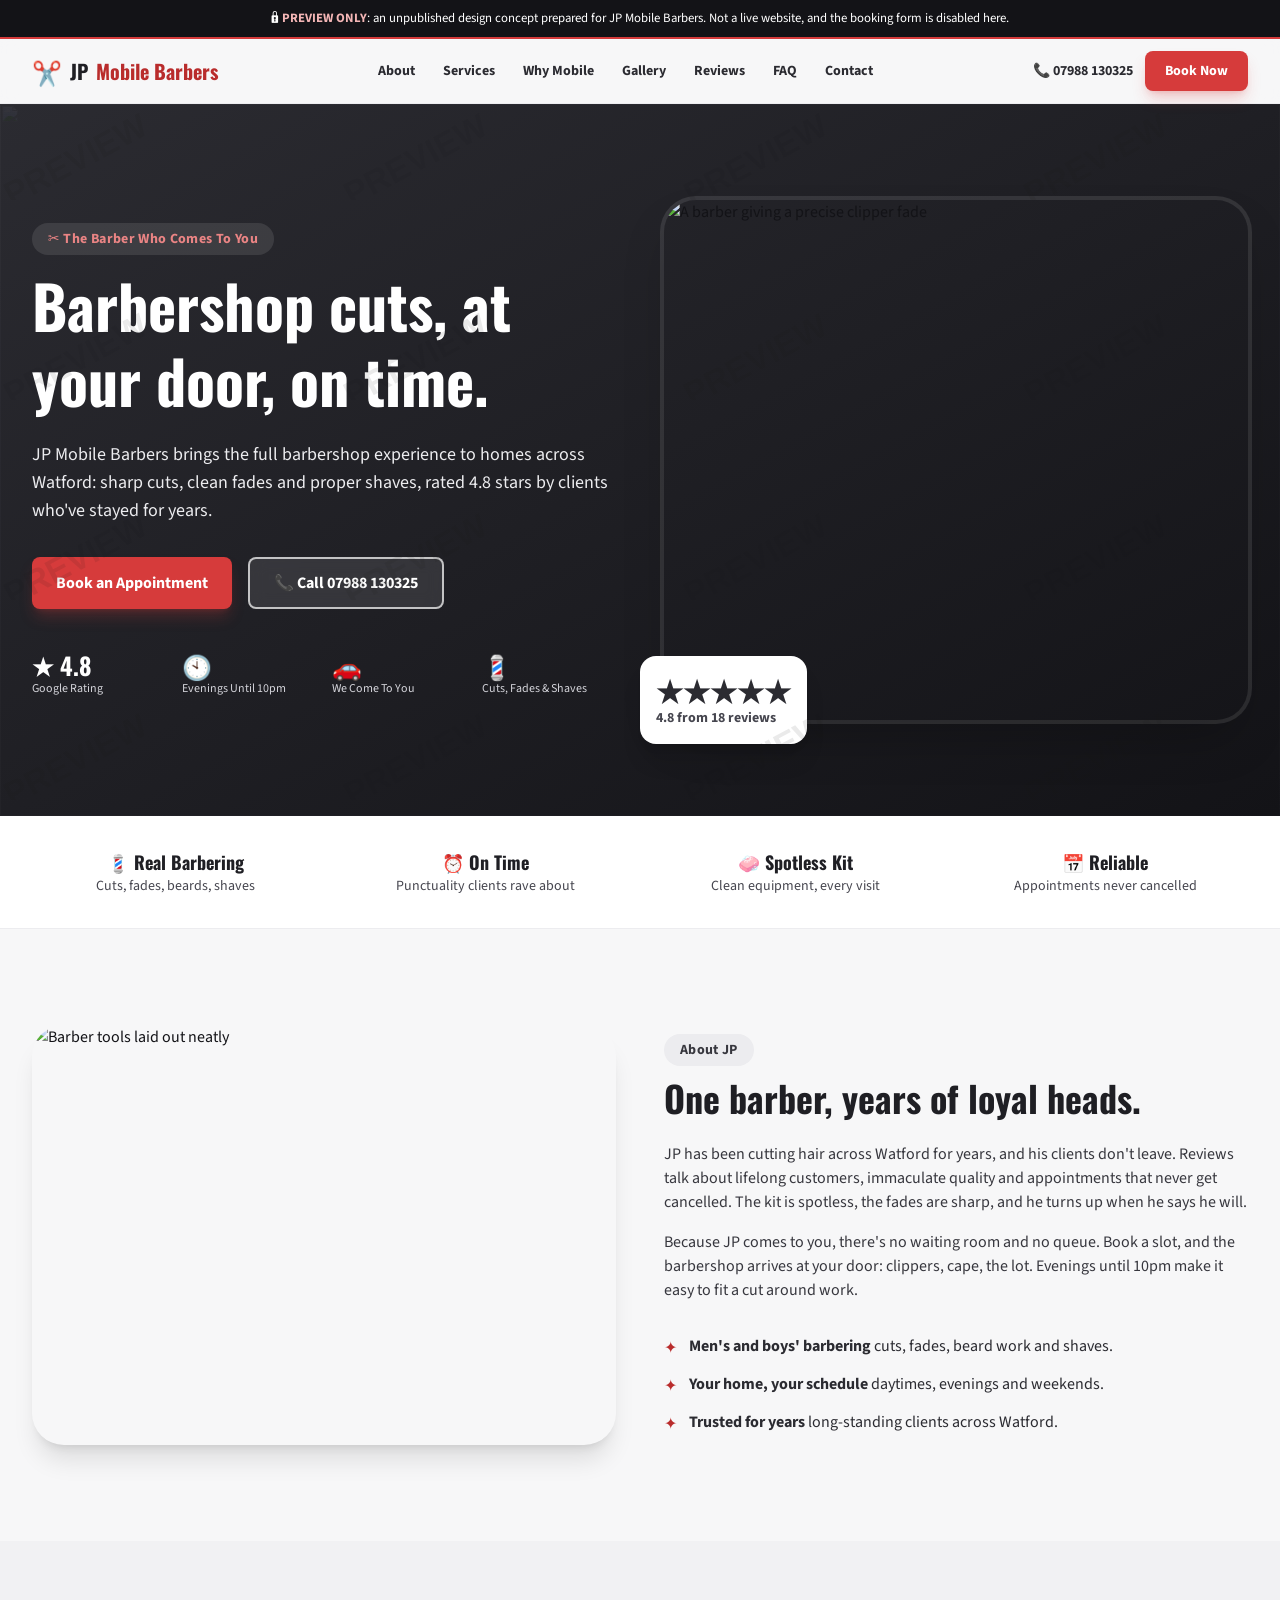
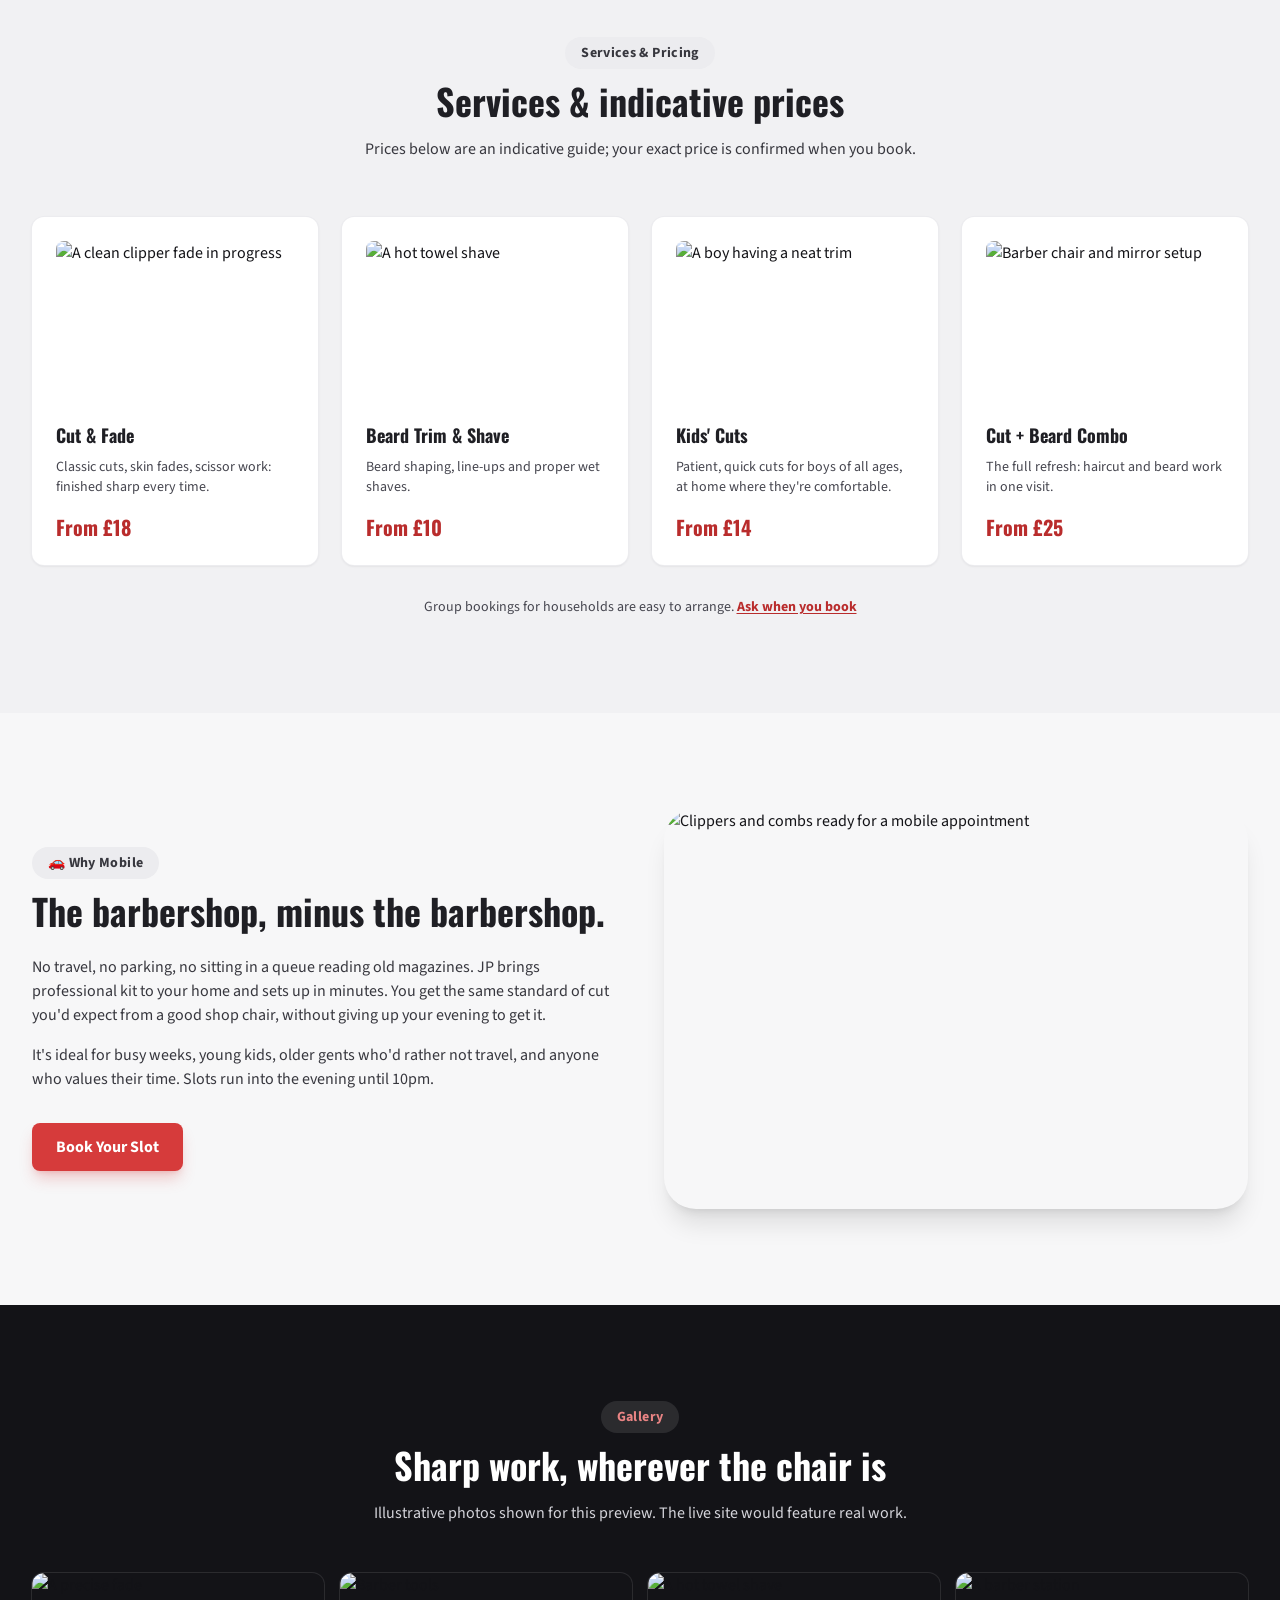
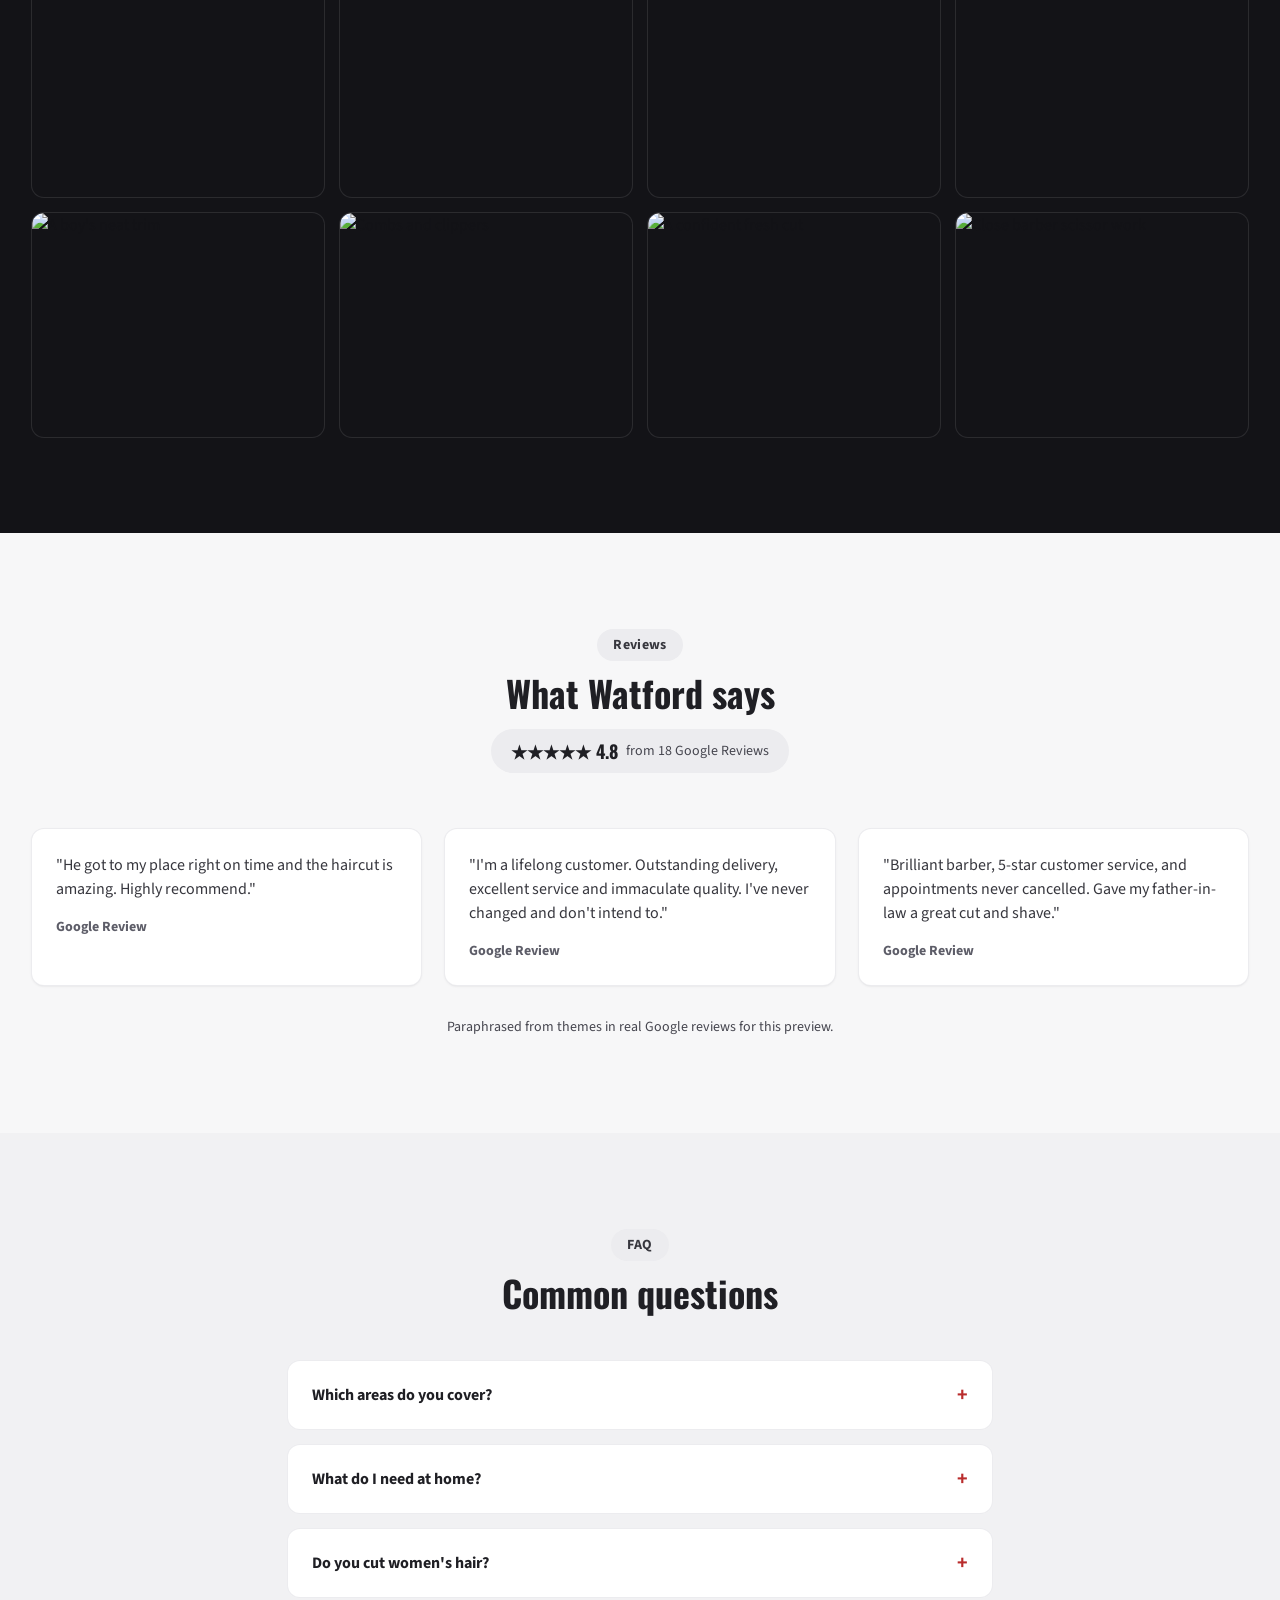
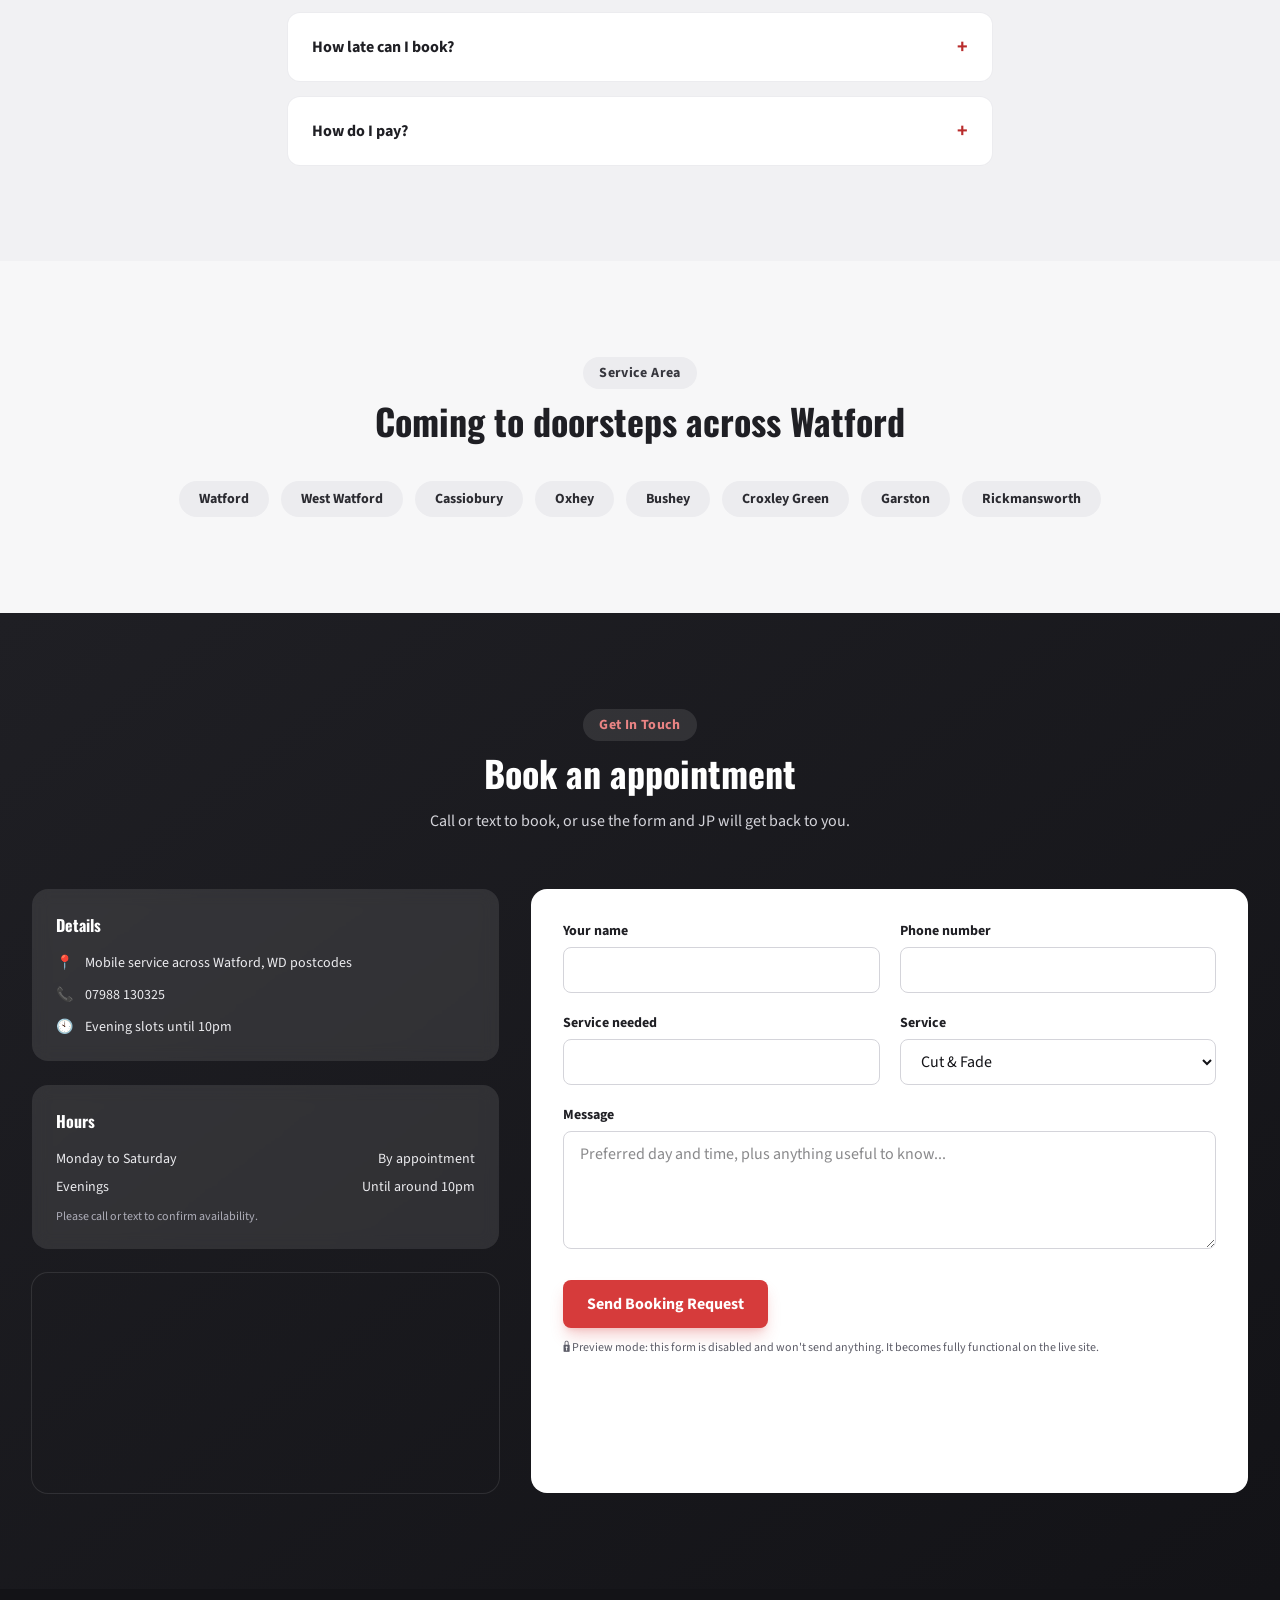
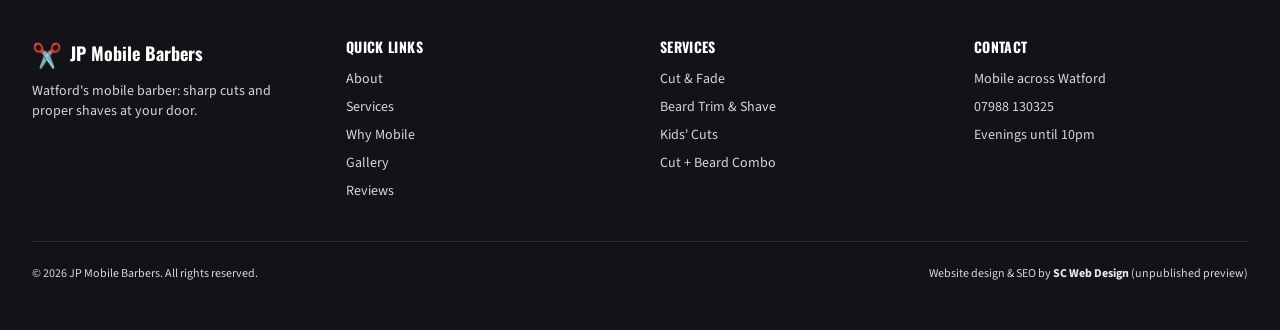
==== preview.html @ aae4d321 "jp-mobile-barbers-watford-site spec site: production and preview" ====
<!DOCTYPE html>
<html lang="en-GB">
<head>
<meta charset="UTF-8">
<meta name="viewport" content="width=device-width, initial-scale=1.0, viewport-fit=cover">
<meta name="theme-color" content="#f7f7f8">
<title>PREVIEW: JP Mobile Barbers Website Concept</title>
<meta name="description" content="JP Mobile Barbers brings professional cuts, fades and shaves to your door across Watford. Punctual, professional and 4.8 stars on Google. Call 07988 130325.">
<link rel="canonical" href="https://www.jpmobilebarbers.co.uk/">

<meta property="og:type" content="business.business">
<meta property="og:title" content="JP Mobile Barbers | Barber That Comes To You | Watford">
<meta property="og:description" content="JP Mobile Barbers brings professional cuts, fades and shaves to your door across Watford. Punctual, professional and 4.8 stars on Google. Call 07988 130325.">
<meta property="og:image" content="https://images.unsplash.com/photo-1503951914875-452162b0f3f1?fm=jpg&q=80&w=1200&auto=format&fit=crop">
<meta property="og:url" content="https://www.jpmobilebarbers.co.uk/">
<meta property="og:locale" content="en_GB">
<meta property="og:site_name" content="JP Mobile Barbers">
<meta name="twitter:card" content="summary_large_image">

<meta name="robots" content="noindex, nofollow">
<meta name="geo.placename" content="Watford">

<link rel="icon" href="data:image/svg+xml,%3Csvg xmlns='http://www.w3.org/2000/svg' viewBox='0 0 100 100'%3E%3Ctext y='.9em' font-size='90'%3E&#x2702;&#xFE0F;%3C/text%3E%3C/svg%3E">

<link rel="preconnect" href="https://fonts.googleapis.com">
<link rel="preconnect" href="https://fonts.gstatic.com" crossorigin>
<link href="https://fonts.googleapis.com/css2?family=Oswald:wght@500;600;700&family=Source+Sans+3:wght@400;600;700&display=swap" rel="stylesheet">

<link rel="stylesheet" href="css/style.css">

<script type="application/ld+json">
{
  "@context": "https://schema.org",
  "@type": "LocalBusiness",
  "name": "JP Mobile Barbers",
  "description": "Mobile barber serving Watford and surrounding areas. Cuts, fades, beard trims and shaves at your door.",
  "image": "https://images.unsplash.com/photo-1503951914875-452162b0f3f1?fm=jpg&q=80&w=1200&auto=format&fit=crop",
  "@id": "https://www.jpmobilebarbers.co.uk/",
  "url": "https://www.jpmobilebarbers.co.uk/",
  "telephone": "+447988130325",
  "priceRange": "££",
  "address": {
    "@type": "PostalAddress",
    "streetAddress": "Watford",
    "addressLocality": "Watford",
    "addressRegion": "Hertfordshire",
    "postalCode": "WD18",
    "addressCountry": "GB"
  },
  "aggregateRating": {
    "@type": "AggregateRating",
    "ratingValue": "4.8",
    "reviewCount": "18"
  }
}
</script>
<style>
  .preview-banner {
    background: #131317; color: #fff; font-family: "Source Sans 3", sans-serif;
    font-size: 0.8rem; text-align: center; padding: 0.55rem 1rem;
    border-bottom: 2px solid #d63b3b;
  }
  .preview-banner strong { color: #f4b6b6; }
  .watermark-overlay {
    position: fixed; inset: 0; z-index: 45; pointer-events: none;
    background-image: url("data:image/svg+xml,%3Csvg%20xmlns='http://www.w3.org/2000/svg'%20width='340'%20height='200'%3E%3Ctext%20x='-20'%20y='120'%20transform='rotate(-28%20170%20100)'%20font-family='Arial,sans-serif'%20font-size='34'%20font-weight='700'%20fill='rgba(19,19,23,0.09)'%3EPREVIEW%3C/text%3E%3C/svg%3E");
    background-repeat: repeat;
  }
</style>
</head>
<body class="bg-brand-50 text-brand-950 antialiased">

<div class="preview-banner">
  🔒 <strong>PREVIEW ONLY</strong>: an unpublished design concept prepared for JP Mobile Barbers. Not a live website, and the booking form is disabled here.
</div>
<div class="watermark-overlay" aria-hidden="true"></div>

<a href="#main" class="sr-only focus:not-sr-only focus:absolute focus:z-50 focus:m-3 focus:rounded-lg focus:bg-white focus:px-4 focus:py-2 focus:text-brand-700 focus:shadow-lg">Skip to content</a>

<header id="site-header" class="sticky top-0 z-40 border-b border-brand-100/80 bg-brand-50/90 backdrop-blur transition-shadow">
  <div class="mx-auto flex max-w-7xl items-center justify-between px-4 py-3 sm:px-6 lg:px-8">
    <a href="#main" class="flex items-center gap-2 font-display text-lg font-bold text-brand-900 sm:text-xl">
      <span aria-hidden="true" class="text-2xl">✂️</span>
      JP <span class="text-accent-600">Mobile Barbers</span>
    </a>

    <nav aria-label="Primary" class="hidden items-center gap-7 lg:flex">
      <a href="#about" class="text-sm font-bold text-brand-800 hover:text-accent-600">About</a>
      <a href="#services" class="text-sm font-bold text-brand-800 hover:text-accent-600">Services</a>
      <a href="#mobile" class="text-sm font-bold text-brand-800 hover:text-accent-600">Why Mobile</a>
      <a href="#gallery" class="text-sm font-bold text-brand-800 hover:text-accent-600">Gallery</a>
      <a href="#reviews" class="text-sm font-bold text-brand-800 hover:text-accent-600">Reviews</a>
      <a href="#faq" class="text-sm font-bold text-brand-800 hover:text-accent-600">FAQ</a>
      <a href="#contact" class="text-sm font-bold text-brand-800 hover:text-accent-600">Contact</a>
    </nav>

    <div class="hidden items-center gap-3 lg:flex">
      <a href="tel:07988130325" class="text-sm font-bold text-brand-800">📞 07988 130325</a>
      <a href="#contact" class="btn-primary !px-5 !py-2.5 text-sm">Book Now</a>
    </div>

    <button id="menu-toggle" type="button" aria-controls="mobile-menu" aria-expanded="false" class="inline-flex items-center justify-center rounded-lg p-2 text-brand-900 lg:hidden" aria-label="Toggle navigation menu">
      <svg id="icon-open" xmlns="http://www.w3.org/2000/svg" class="h-7 w-7" fill="none" viewBox="0 0 24 24" stroke="currentColor" stroke-width="2"><path stroke-linecap="round" stroke-linejoin="round" d="M4 6h16M4 12h16M4 18h16" /></svg>
      <svg id="icon-close" xmlns="http://www.w3.org/2000/svg" class="hidden h-7 w-7" fill="none" viewBox="0 0 24 24" stroke="currentColor" stroke-width="2"><path stroke-linecap="round" stroke-linejoin="round" d="M6 18L18 6M6 6l12 12" /></svg>
    </button>
  </div>

  <div id="mobile-menu" class="hidden border-t border-brand-100 bg-brand-50 lg:hidden">
    <nav aria-label="Mobile" class="flex flex-col gap-1 px-4 py-3">
      <a href="#about" class="rounded-lg px-3 py-2.5 text-brand-900 hover:bg-brand-100">About</a>
      <a href="#services" class="rounded-lg px-3 py-2.5 text-brand-900 hover:bg-brand-100">Services</a>
      <a href="#mobile" class="rounded-lg px-3 py-2.5 text-brand-900 hover:bg-brand-100">Why Mobile</a>
      <a href="#gallery" class="rounded-lg px-3 py-2.5 text-brand-900 hover:bg-brand-100">Gallery</a>
      <a href="#reviews" class="rounded-lg px-3 py-2.5 text-brand-900 hover:bg-brand-100">Reviews</a>
      <a href="#faq" class="rounded-lg px-3 py-2.5 text-brand-900 hover:bg-brand-100">FAQ</a>
      <a href="#contact" class="rounded-lg px-3 py-2.5 text-brand-900 hover:bg-brand-100">Contact</a>
      <a href="tel:07988130325" class="mt-2 rounded-lg px-3 py-2.5 font-bold text-brand-800">📞 07988 130325</a>
      <a href="#contact" class="btn-primary mt-1 w-full">Book Now</a>
    </nav>
  </div>
</header>

<main id="main">

  <section class="relative overflow-hidden bg-gradient-to-br from-brand-800 via-brand-900 to-brand-950">
    <div class="absolute inset-0 opacity-20 mix-blend-overlay">
      <img src="https://images.unsplash.com/photo-1503951914875-452162b0f3f1?fm=jpg&q=80&w=1200&auto=format&fit=crop" alt="" class="h-full w-full object-cover" loading="eager">
    </div>
    <div class="relative mx-auto grid max-w-7xl gap-12 px-4 py-12 sm:px-6 sm:py-16 lg:grid-cols-2 lg:items-center lg:px-8 lg:py-24">
      <div>
        <p class="section-eyebrow !bg-white/10 !text-accent-300">✂️ The Barber Who Comes To You</p>
        <h1 class="font-display text-4xl font-bold leading-tight text-white sm:text-5xl lg:text-6xl">
          Barbershop cuts, at your door, on time.
        </h1>
        <p class="mt-6 max-w-xl text-lg text-brand-100">
          JP Mobile Barbers brings the full barbershop experience to homes across Watford: sharp cuts, clean fades and proper shaves, rated 4.8 stars by clients who've stayed for years.
        </p>
        <div class="mt-8 flex flex-col gap-3 sm:flex-row sm:flex-wrap sm:gap-4">
          <a href="#contact" class="btn-primary">Book an Appointment</a>
          <a href="tel:07988130325" class="btn-secondary">📞 Call 07988 130325</a>
        </div>
        <div class="mt-8 overflow-hidden rounded-2xl shadow-2xl ring-2 ring-white/10 lg:hidden">
          <img src="https://images.unsplash.com/photo-1503951914875-452162b0f3f1?fm=jpg&q=80&w=1200&auto=format&fit=crop" alt="A barber giving a precise clipper fade" class="h-52 w-full object-cover sm:h-64">
        </div>
        <dl class="mt-10 grid grid-cols-2 gap-4 sm:grid-cols-4">
          <div>
            <dd class="font-display text-2xl font-bold text-white">★ 4.8</dd>
            <dd class="text-xs text-brand-200">Google Rating</dd>
          </div>
          <div>
            <dd class="font-display text-2xl font-bold text-white">🕙</dd>
            <dd class="text-xs text-brand-200">Evenings Until 10pm</dd>
          </div>
          <div>
            <dd class="font-display text-2xl font-bold text-white">🚗</dd>
            <dd class="text-xs text-brand-200">We Come To You</dd>
          </div>
          <div>
            <dd class="font-display text-2xl font-bold text-white">💈</dd>
            <dd class="text-xs text-brand-200">Cuts, Fades & Shaves</dd>
          </div>
        </dl>
      </div>
      <div class="relative hidden lg:block">
        <div class="overflow-hidden rounded-[2rem] shadow-2xl ring-4 ring-white/10">
          <img src="https://images.unsplash.com/photo-1503951914875-452162b0f3f1?fm=jpg&q=80&w=1200&auto=format&fit=crop" alt="A barber giving a precise clipper fade" class="h-[520px] w-full object-cover">
        </div>
        <div class="absolute -bottom-6 -left-6 rounded-2xl bg-white p-4 shadow-xl">
          <p class="font-display text-3xl font-bold text-brand-800">★★★★★</p>
          <p class="text-sm font-bold text-brand-600">4.8 from 18 reviews</p>
        </div>
      </div>
    </div>
  </section>

  <section class="border-b border-brand-100 bg-white">
    <div class="mx-auto grid max-w-7xl grid-cols-2 gap-6 px-4 py-8 text-center sm:px-6 md:grid-cols-4 lg:px-8">
      <div>
        <p class="font-display text-lg font-bold text-brand-900">💈 Real Barbering</p>
        <p class="text-sm text-brand-600">Cuts, fades, beards, shaves</p>
      </div>
      <div>
        <p class="font-display text-lg font-bold text-brand-900">⏰ On Time</p>
        <p class="text-sm text-brand-600">Punctuality clients rave about</p>
      </div>
      <div>
        <p class="font-display text-lg font-bold text-brand-900">🧼 Spotless Kit</p>
        <p class="text-sm text-brand-600">Clean equipment, every visit</p>
      </div>
      <div>
        <p class="font-display text-lg font-bold text-brand-900">📅 Reliable</p>
        <p class="text-sm text-brand-600">Appointments never cancelled</p>
      </div>
    </div>
  </section>

  <section id="about" class="py-16 sm:py-24">
    <div class="mx-auto grid max-w-7xl gap-12 px-4 sm:px-6 lg:grid-cols-2 lg:items-center lg:px-8">
      <div class="order-2 overflow-hidden rounded-[2rem] shadow-xl lg:order-1">
        <img src="https://images.unsplash.com/photo-1599351431202-1e0f0137899a?fm=jpg&q=80&w=1200&auto=format&fit=crop" alt="Barber tools laid out neatly" class="h-[420px] w-full object-cover" loading="lazy">
      </div>
      <div class="order-1 lg:order-2">
        <p class="section-eyebrow">About JP</p>
        <h2 class="font-display text-3xl font-bold text-brand-900 sm:text-4xl">One barber, years of loyal heads.</h2>
        <p class="mt-6 text-brand-700">JP has been cutting hair across Watford for years, and his clients don't leave. Reviews talk about lifelong customers, immaculate quality and appointments that never get cancelled. The kit is spotless, the fades are sharp, and he turns up when he says he will.</p>
        <p class="mt-4 text-brand-700">Because JP comes to you, there's no waiting room and no queue. Book a slot, and the barbershop arrives at your door: clippers, cape, the lot. Evenings until 10pm make it easy to fit a cut around work.</p>
        <ul class="mt-8 space-y-3">
          <li class="flex items-start gap-3">
            <span class="mt-0.5 text-accent-600">✦</span>
            <span class="text-brand-800"><strong>Men's and boys' barbering</strong> cuts, fades, beard work and shaves.</span>
          </li>
          <li class="flex items-start gap-3">
            <span class="mt-0.5 text-accent-600">✦</span>
            <span class="text-brand-800"><strong>Your home, your schedule</strong> daytimes, evenings and weekends.</span>
          </li>
          <li class="flex items-start gap-3">
            <span class="mt-0.5 text-accent-600">✦</span>
            <span class="text-brand-800"><strong>Trusted for years</strong> long-standing clients across Watford.</span>
          </li>
        </ul>
      </div>
    </div>
  </section>

  <section id="services" class="bg-brand-100/50 py-16 sm:py-24">
    <div class="mx-auto max-w-7xl px-4 sm:px-6 lg:px-8">
      <div class="mx-auto max-w-2xl text-center">
        <p class="section-eyebrow">Services &amp; Pricing</p>
        <h2 class="font-display text-3xl font-bold text-brand-900 sm:text-4xl">Services &amp; indicative prices</h2>
        <p class="mt-4 text-brand-700">Prices below are an indicative guide; your exact price is confirmed when you book.</p>
      </div>
      <div class="mt-14 grid gap-6 sm:grid-cols-2 lg:grid-cols-4">
        <article class="card flex flex-col">
          <img src="https://images.unsplash.com/photo-1503951914875-452162b0f3f1?fm=jpg&q=80&w=600&auto=format&fit=crop" alt="A clean clipper fade in progress" class="mb-5 h-40 w-full rounded-lg object-cover" loading="lazy">
          <h3 class="font-display text-lg font-bold text-brand-900">Cut & Fade</h3>
          <p class="mt-2 flex-1 text-sm text-brand-600">Classic cuts, skin fades, scissor work: finished sharp every time.</p>
          <p class="mt-4 font-display text-xl font-bold text-accent-600">From £18</p>
        </article>
        <article class="card flex flex-col">
          <img src="https://images.unsplash.com/photo-1621605815971-fbc98d665033?fm=jpg&q=80&w=600&auto=format&fit=crop" alt="A hot towel shave" class="mb-5 h-40 w-full rounded-lg object-cover" loading="lazy">
          <h3 class="font-display text-lg font-bold text-brand-900">Beard Trim & Shave</h3>
          <p class="mt-2 flex-1 text-sm text-brand-600">Beard shaping, line-ups and proper wet shaves.</p>
          <p class="mt-4 font-display text-xl font-bold text-accent-600">From £10</p>
        </article>
        <article class="card flex flex-col">
          <img src="https://images.unsplash.com/photo-1622286342621-4bd786c2447c?fm=jpg&q=80&w=600&auto=format&fit=crop" alt="A boy having a neat trim" class="mb-5 h-40 w-full rounded-lg object-cover" loading="lazy">
          <h3 class="font-display text-lg font-bold text-brand-900">Kids' Cuts</h3>
          <p class="mt-2 flex-1 text-sm text-brand-600">Patient, quick cuts for boys of all ages, at home where they're comfortable.</p>
          <p class="mt-4 font-display text-xl font-bold text-accent-600">From £14</p>
        </article>
        <article class="card flex flex-col">
          <img src="https://images.unsplash.com/photo-1585747860715-2ba37e788b70?fm=jpg&q=80&w=600&auto=format&fit=crop" alt="Barber chair and mirror setup" class="mb-5 h-40 w-full rounded-lg object-cover" loading="lazy">
          <h3 class="font-display text-lg font-bold text-brand-900">Cut + Beard Combo</h3>
          <p class="mt-2 flex-1 text-sm text-brand-600">The full refresh: haircut and beard work in one visit.</p>
          <p class="mt-4 font-display text-xl font-bold text-accent-600">From £25</p>
        </article>
      </div>
      <p class="mt-8 text-center text-sm text-brand-600">Group bookings for households are easy to arrange. <a href="#contact" class="font-bold text-accent-600 underline underline-offset-2">Ask when you book</a></p>
    </div>
  </section>

  <section id="mobile" class="py-16 sm:py-24">
    <div class="mx-auto grid max-w-7xl gap-12 px-4 sm:px-6 lg:grid-cols-2 lg:items-center lg:px-8">
      <div>
        <p class="section-eyebrow">🚗 Why Mobile</p>
        <h2 class="font-display text-3xl font-bold text-brand-900 sm:text-4xl">The barbershop, minus the barbershop.</h2>
        <p class="mt-6 text-brand-700">No travel, no parking, no sitting in a queue reading old magazines. JP brings professional kit to your home and sets up in minutes. You get the same standard of cut you'd expect from a good shop chair, without giving up your evening to get it.</p>
        <p class="mt-4 text-brand-700">It's ideal for busy weeks, young kids, older gents who'd rather not travel, and anyone who values their time. Slots run into the evening until 10pm.</p>
        <a href="#contact" class="btn-primary mt-8">Book Your Slot</a>
      </div>
      <div class="overflow-hidden rounded-[2rem] shadow-xl">
        <img src="https://images.unsplash.com/photo-1512690459411-b9245aed614b?fm=jpg&q=80&w=1200&auto=format&fit=crop" alt="Clippers and combs ready for a mobile appointment" class="h-[400px] w-full object-cover" loading="lazy">
      </div>
    </div>
  </section>

  <section id="gallery" class="bg-brand-950 py-16 sm:py-24">
    <div class="mx-auto max-w-7xl px-4 sm:px-6 lg:px-8">
      <div class="mx-auto max-w-2xl text-center">
        <p class="section-eyebrow !bg-white/10 !text-accent-300">Gallery</p>
        <h2 class="font-display text-3xl font-bold text-white sm:text-4xl">Sharp work, wherever the chair is</h2>
        <p class="mt-4 text-brand-200">Illustrative photos shown for this preview. The live site would feature real work.</p>
      </div>
      <div class="mt-12 grid grid-cols-2 gap-4 sm:grid-cols-3 lg:grid-cols-4">
        <img src="https://images.unsplash.com/photo-1503951914875-452162b0f3f1?fm=jpg&q=75&w=500&auto=format&fit=crop" alt="A precise fade" class="h-48 w-full rounded-xl object-cover ring-1 ring-white/10 transition hover:scale-[1.02] hover:opacity-90 sm:h-56" loading="lazy">
        <img src="https://images.unsplash.com/photo-1599351431202-1e0f0137899a?fm=jpg&q=75&w=500&auto=format&fit=crop" alt="Barber tools" class="h-48 w-full rounded-xl object-cover ring-1 ring-white/10 transition hover:scale-[1.02] hover:opacity-90 sm:h-56" loading="lazy">
        <img src="https://images.unsplash.com/photo-1621605815971-fbc98d665033?fm=jpg&q=75&w=500&auto=format&fit=crop" alt="A hot towel shave" class="h-48 w-full rounded-xl object-cover ring-1 ring-white/10 transition hover:scale-[1.02] hover:opacity-90 sm:h-56" loading="lazy">
        <img src="https://images.unsplash.com/photo-1585747860715-2ba37e788b70?fm=jpg&q=75&w=500&auto=format&fit=crop" alt="A barber station" class="h-48 w-full rounded-xl object-cover ring-1 ring-white/10 transition hover:scale-[1.02] hover:opacity-90 sm:h-56" loading="lazy">
        <img src="https://images.unsplash.com/photo-1622286342621-4bd786c2447c?fm=jpg&q=75&w=500&auto=format&fit=crop" alt="A boy's neat trim" class="h-48 w-full rounded-xl object-cover ring-1 ring-white/10 transition hover:scale-[1.02] hover:opacity-90 sm:h-56" loading="lazy">
        <img src="https://images.unsplash.com/photo-1512690459411-b9245aed614b?fm=jpg&q=75&w=500&auto=format&fit=crop" alt="Combs and clippers" class="h-48 w-full rounded-xl object-cover ring-1 ring-white/10 transition hover:scale-[1.02] hover:opacity-90 sm:h-56" loading="lazy">
        <img src="https://images.unsplash.com/photo-1517832606299-7ae9b720a186?fm=jpg&q=75&w=500&auto=format&fit=crop" alt="A confident fresh cut" class="h-48 w-full rounded-xl object-cover ring-1 ring-white/10 transition hover:scale-[1.02] hover:opacity-90 sm:h-56" loading="lazy">
        <img src="https://images.unsplash.com/photo-1519500099198-fd81846b8f03?fm=jpg&q=75&w=500&auto=format&fit=crop" alt="Close barber scissor work" class="h-48 w-full rounded-xl object-cover ring-1 ring-white/10 transition hover:scale-[1.02] hover:opacity-90 sm:h-56" loading="lazy">
      </div>
    </div>
  </section>

  <section id="reviews" class="py-16 sm:py-24">
    <div class="mx-auto max-w-7xl px-4 sm:px-6 lg:px-8">
      <div class="mx-auto max-w-2xl text-center">
        <p class="section-eyebrow">Reviews</p>
        <h2 class="font-display text-3xl font-bold text-brand-900 sm:text-4xl">What Watford says</h2>
        <div class="mt-4 inline-flex items-center gap-2 rounded-full bg-brand-100 px-5 py-2">
          <span class="font-display text-lg font-bold text-brand-900">★★★★★ 4.8</span>
          <span class="text-sm text-brand-600">from 18 Google Reviews</span>
        </div>
      </div>
      <div class="mt-14 grid gap-6 lg:grid-cols-3">
        <blockquote class="card">
          <p class="text-brand-700">"He got to my place right on time and the haircut is amazing. Highly recommend."</p>
          <footer class="mt-4 text-sm font-bold text-brand-500">Google Review</footer>
        </blockquote>
        <blockquote class="card">
          <p class="text-brand-700">"I'm a lifelong customer. Outstanding delivery, excellent service and immaculate quality. I've never changed and don't intend to."</p>
          <footer class="mt-4 text-sm font-bold text-brand-500">Google Review</footer>
        </blockquote>
        <blockquote class="card">
          <p class="text-brand-700">"Brilliant barber, 5-star customer service, and appointments never cancelled. Gave my father-in-law a great cut and shave."</p>
          <footer class="mt-4 text-sm font-bold text-brand-500">Google Review</footer>
        </blockquote>
      </div>
      <p class="mt-8 text-center text-sm text-brand-600">Paraphrased from themes in real Google reviews for this preview.</p>
    </div>
  </section>

  <section id="faq" class="bg-brand-100/50 py-16 sm:py-24">
    <div class="mx-auto max-w-3xl px-4 sm:px-6 lg:px-8">
      <div class="text-center">
        <p class="section-eyebrow">FAQ</p>
        <h2 class="font-display text-3xl font-bold text-brand-900 sm:text-4xl">Common questions</h2>
      </div>
      <div class="mt-12 space-y-4" id="faq-list">
        <div class="faq-item overflow-hidden rounded-xl bg-white ring-1 ring-brand-100">
          <button type="button" class="faq-trigger flex w-full items-center justify-between gap-4 px-6 py-5 text-left font-bold text-brand-900" aria-expanded="false">
            Which areas do you cover?
            <span class="faq-icon shrink-0 text-xl text-accent-600">+</span>
          </button>
          <div class="faq-panel hidden px-6 pb-5 text-brand-600">JP is based in West Watford and covers Watford and the surrounding areas. If you're nearby but not sure, just ask when you book.</div>
        </div>
        <div class="faq-item overflow-hidden rounded-xl bg-white ring-1 ring-brand-100">
          <button type="button" class="faq-trigger flex w-full items-center justify-between gap-4 px-6 py-5 text-left font-bold text-brand-900" aria-expanded="false">
            What do I need at home?
            <span class="faq-icon shrink-0 text-xl text-accent-600">+</span>
          </button>
          <div class="faq-panel hidden px-6 pb-5 text-brand-600">Just a chair near a plug socket. JP brings everything else: clippers, scissors, cape and cleanup.</div>
        </div>
        <div class="faq-item overflow-hidden rounded-xl bg-white ring-1 ring-brand-100">
          <button type="button" class="faq-trigger flex w-full items-center justify-between gap-4 px-6 py-5 text-left font-bold text-brand-900" aria-expanded="false">
            Do you cut women's hair?
            <span class="faq-icon shrink-0 text-xl text-accent-600">+</span>
          </button>
          <div class="faq-panel hidden px-6 pb-5 text-brand-600">JP specialises in men's and boys' barbering: cuts, fades, beards and shaves. That focus is how the quality stays consistently sharp.</div>
        </div>
        <div class="faq-item overflow-hidden rounded-xl bg-white ring-1 ring-brand-100">
          <button type="button" class="faq-trigger flex w-full items-center justify-between gap-4 px-6 py-5 text-left font-bold text-brand-900" aria-expanded="false">
            How late can I book?
            <span class="faq-icon shrink-0 text-xl text-accent-600">+</span>
          </button>
          <div class="faq-panel hidden px-6 pb-5 text-brand-600">Appointments run into the evening, with the last slots around 10pm on most days.</div>
        </div>
        <div class="faq-item overflow-hidden rounded-xl bg-white ring-1 ring-brand-100">
          <button type="button" class="faq-trigger flex w-full items-center justify-between gap-4 px-6 py-5 text-left font-bold text-brand-900" aria-expanded="false">
            How do I pay?
            <span class="faq-icon shrink-0 text-xl text-accent-600">+</span>
          </button>
          <div class="faq-panel hidden px-6 pb-5 text-brand-600">Cash or bank transfer on the day, whichever is easier.</div>
        </div>
      </div>
    </div>
  </section>

  <section class="py-16 sm:py-24">
    <div class="mx-auto max-w-7xl px-4 sm:px-6 lg:px-8">
      <div class="mx-auto max-w-2xl text-center">
        <p class="section-eyebrow">Service Area</p>
        <h2 class="font-display text-3xl font-bold text-brand-900 sm:text-4xl">Coming to doorsteps across Watford</h2>
      </div>
      <div class="mt-10 flex flex-wrap justify-center gap-3">
        <span class="rounded-full bg-brand-100 px-5 py-2 text-sm font-bold text-brand-800">Watford</span>
        <span class="rounded-full bg-brand-100 px-5 py-2 text-sm font-bold text-brand-800">West Watford</span>
        <span class="rounded-full bg-brand-100 px-5 py-2 text-sm font-bold text-brand-800">Cassiobury</span>
        <span class="rounded-full bg-brand-100 px-5 py-2 text-sm font-bold text-brand-800">Oxhey</span>
        <span class="rounded-full bg-brand-100 px-5 py-2 text-sm font-bold text-brand-800">Bushey</span>
        <span class="rounded-full bg-brand-100 px-5 py-2 text-sm font-bold text-brand-800">Croxley Green</span>
        <span class="rounded-full bg-brand-100 px-5 py-2 text-sm font-bold text-brand-800">Garston</span>
        <span class="rounded-full bg-brand-100 px-5 py-2 text-sm font-bold text-brand-800">Rickmansworth</span>
      </div>
    </div>
  </section>

  <section id="contact" class="bg-gradient-to-br from-brand-900 to-brand-950 py-16 sm:py-24">
    <div class="mx-auto max-w-7xl px-4 sm:px-6 lg:px-8">
      <div class="mx-auto max-w-2xl text-center">
        <p class="section-eyebrow !bg-white/10 !text-accent-300">Get In Touch</p>
        <h2 class="font-display text-3xl font-bold text-white sm:text-4xl">Book an appointment</h2>
        <p class="mt-4 text-brand-200">Call or text to book, or use the form and JP will get back to you.</p>
      </div>

      <div class="mt-14 grid gap-8 lg:grid-cols-5">
        <div class="lg:col-span-2 space-y-6">
          <div class="rounded-2xl bg-white/10 p-6 backdrop-blur">
            <h3 class="font-display font-bold text-white">Details</h3>
            <ul class="mt-4 space-y-3 text-sm text-brand-100">
              <li class="flex gap-3"><span aria-hidden="true">📍</span><span>Mobile service across Watford, WD postcodes</span></li>
              <li class="flex gap-3"><span aria-hidden="true">📞</span><span>07988 130325</span></li>
              <li class="flex gap-3"><span aria-hidden="true">🕙</span><span>Evening slots until 10pm</span></li>
            </ul>
          </div>
          <div class="rounded-2xl bg-white/10 p-6 backdrop-blur">
            <h3 class="font-display font-bold text-white">Hours</h3>
            <dl class="mt-4 space-y-2 text-sm text-brand-100">
              <div class="flex justify-between"><dt>Monday to Saturday</dt><dd>By appointment</dd></div>
              <div class="flex justify-between"><dt>Evenings</dt><dd>Until around 10pm</dd></div>
            </dl>
            <p class="mt-3 text-xs text-brand-300">Please call or text to confirm availability.</p>
          </div>
          <div class="overflow-hidden rounded-2xl ring-1 ring-white/10">
            <iframe
              title="Map of JP Mobile Barbers' Watford service area"
              src="https://www.google.com/maps?q=Watford,+WD18&output=embed"
              width="100%" height="220" style="border:0" loading="lazy" referrerpolicy="no-referrer-when-downgrade"></iframe>
          </div>
        </div>

        <form id="preview-form" class="lg:col-span-3 rounded-2xl bg-white p-6 sm:p-8">
          <div class="grid gap-5 sm:grid-cols-2">
            <div>
              <label for="name" class="block text-sm font-bold text-brand-900">Your name</label>
              <input type="text" id="name" name="name" required class="mt-1.5 w-full rounded-lg border border-brand-200 px-4 py-2.5 text-brand-950 focus:border-brand-500 focus:outline-none focus:ring-2 focus:ring-brand-200">
            </div>
            <div>
              <label for="phone" class="block text-sm font-bold text-brand-900">Phone number</label>
              <input type="tel" id="phone" name="phone" required class="mt-1.5 w-full rounded-lg border border-brand-200 px-4 py-2.5 text-brand-950 focus:border-brand-500 focus:outline-none focus:ring-2 focus:ring-brand-200">
            </div>
            <div>
              <label for="detail" class="block text-sm font-bold text-brand-900">Service needed</label>
              <input type="text" id="detail" name="detail" class="mt-1.5 w-full rounded-lg border border-brand-200 px-4 py-2.5 text-brand-950 focus:border-brand-500 focus:outline-none focus:ring-2 focus:ring-brand-200">
            </div>
            <div>
              <label for="service" class="block text-sm font-bold text-brand-900">Service</label>
              <select id="service" name="service" class="mt-1.5 w-full rounded-lg border border-brand-200 px-4 py-2.5 text-brand-950 focus:border-brand-500 focus:outline-none focus:ring-2 focus:ring-brand-200">
                <option>Cut & Fade</option>
                <option>Beard Trim & Shave</option>
                <option>Kids' Cut</option>
                <option>Cut + Beard Combo</option>
                <option>Group / household booking</option>
              </select>
            </div>
            <div class="sm:col-span-2">
              <label for="message" class="block text-sm font-bold text-brand-900">Message</label>
              <textarea id="message" name="message" rows="4" class="mt-1.5 w-full rounded-lg border border-brand-200 px-4 py-2.5 text-brand-950 focus:border-brand-500 focus:outline-none focus:ring-2 focus:ring-brand-200" placeholder="Preferred day and time, plus anything useful to know..."></textarea>
            </div>
          </div>
          <button type="submit" class="btn-primary mt-6 w-full sm:w-auto">Send Booking Request</button>
          <p id="preview-form-note" class="mt-3 text-xs text-brand-500">🔒 Preview mode: this form is disabled and won't send anything. It becomes fully functional on the live site.</p>
        </form>
      </div>
    </div>
  </section>

</main>

<footer class="bg-brand-950 pt-12 pb-28 text-brand-200 lg:pb-12">
  <div class="mx-auto max-w-7xl px-4 sm:px-6 lg:px-8">
    <div class="grid gap-10 sm:grid-cols-2 lg:grid-cols-4">
      <div>
        <a href="#main" class="flex items-center gap-2 font-display text-lg font-bold text-white">
          <span aria-hidden="true" class="text-2xl">✂️</span> JP Mobile Barbers
        </a>
        <p class="mt-3 text-sm">Watford's mobile barber: sharp cuts and proper shaves at your door.</p>
      </div>
      <div>
        <h3 class="font-display text-sm font-bold uppercase tracking-wide text-white">Quick Links</h3>
        <ul class="mt-3 space-y-2 text-sm">
          <li><a href="#about" class="hover:text-white">About</a></li>
          <li><a href="#services" class="hover:text-white">Services</a></li>
          <li><a href="#mobile" class="hover:text-white">Why Mobile</a></li>
          <li><a href="#gallery" class="hover:text-white">Gallery</a></li>
          <li><a href="#reviews" class="hover:text-white">Reviews</a></li>
        </ul>
      </div>
      <div>
        <h3 class="font-display text-sm font-bold uppercase tracking-wide text-white">Services</h3>
        <ul class="mt-3 space-y-2 text-sm">
          <li>Cut & Fade</li>
          <li>Beard Trim & Shave</li>
          <li>Kids' Cuts</li>
          <li>Cut + Beard Combo</li>
        </ul>
      </div>
      <div>
        <h3 class="font-display text-sm font-bold uppercase tracking-wide text-white">Contact</h3>
        <ul class="mt-3 space-y-2 text-sm">
          <li>Mobile across Watford</li>
          <li>07988 130325</li>
          <li>Evenings until 10pm</li>
        </ul>
      </div>
    </div>
    <div class="mt-10 flex flex-col items-center justify-between gap-4 border-t border-white/10 pt-6 text-xs sm:flex-row">
      <p>© <span id="year"></span> JP Mobile Barbers. All rights reserved.</p>
      <p>Website design &amp; SEO by <span class="font-bold text-brand-100">SC Web Design</span> (unpublished preview)</p>
    </div>
  </div>
</footer>

<div id="mobile-cta" class="fixed inset-x-0 bottom-0 z-50 translate-y-full transition-transform duration-300 lg:hidden">
  <div class="mx-3 mb-[calc(0.75rem+env(safe-area-inset-bottom))] flex gap-2 rounded-2xl border border-brand-100 bg-white/95 p-2 shadow-2xl shadow-brand-950/25 backdrop-blur">
    <a href="tel:07988130325" class="flex flex-1 items-center justify-center gap-2 rounded-xl border-2 border-brand-200 px-4 py-3 text-sm font-bold text-brand-900 transition active:scale-[0.98]">📞 Call</a>
    <a href="#contact" class="flex flex-1 items-center justify-center gap-2 rounded-xl bg-accent-500 px-4 py-3 text-sm font-bold text-white shadow-lg shadow-accent-500/30 transition active:scale-[0.98]">Book Now</a>
  </div>
</div>

<script src="js/main.js"></script>
<script>
  const previewForm = document.getElementById('preview-form');
  if (previewForm) {
    previewForm.addEventListener('submit', (e) => {
      e.preventDefault();
      const note = document.getElementById('preview-form-note');
      note.textContent = "🔒 This is a preview, so booking requests can't be sent yet. This form goes live when the site is published.";
      note.classList.add('font-bold');
    });
  }
</script>
</body>
</html>
---- css/style.css ----
/*! tailwindcss v4.3.3 | MIT License | https://tailwindcss.com */
@layer properties{@supports (((-webkit-hyphens:none)) and (not (margin-trim:inline))) or ((-moz-orient:inline) and (not (color:rgb(from red r g b)))){*,:before,:after,::backdrop{--tw-translate-x:0;--tw-translate-y:0;--tw-translate-z:0;--tw-space-y-reverse:0;--tw-border-style:solid;--tw-gradient-position:initial;--tw-gradient-from:#0000;--tw-gradient-via:#0000;--tw-gradient-to:#0000;--tw-gradient-stops:initial;--tw-gradient-via-stops:initial;--tw-gradient-from-position:0%;--tw-gradient-via-position:50%;--tw-gradient-to-position:100%;--tw-leading:initial;--tw-font-weight:initial;--tw-tracking:initial;--tw-shadow:0 0 #0000;--tw-shadow-color:initial;--tw-shadow-alpha:100%;--tw-inset-shadow:0 0 #0000;--tw-inset-shadow-color:initial;--tw-inset-shadow-alpha:100%;--tw-ring-color:initial;--tw-ring-shadow:0 0 #0000;--tw-inset-ring-color:initial;--tw-inset-ring-shadow:0 0 #0000;--tw-ring-inset:initial;--tw-ring-offset-width:0px;--tw-ring-offset-color:#fff;--tw-ring-offset-shadow:0 0 #0000;--tw-backdrop-blur:initial;--tw-backdrop-brightness:initial;--tw-backdrop-contrast:initial;--tw-backdrop-grayscale:initial;--tw-backdrop-hue-rotate:initial;--tw-backdrop-invert:initial;--tw-backdrop-opacity:initial;--tw-backdrop-saturate:initial;--tw-backdrop-sepia:initial;--tw-duration:initial;--tw-outline-style:solid}}}@layer theme{:root,:host{--font-sans:"Source Sans 3", ui-sans-serif, system-ui, sans-serif;--font-mono:ui-monospace, SFMono-Regular, Menlo, Monaco, Consolas, "Liberation Mono", "Courier New", monospace;--color-white:#fff;--spacing:.25rem;--container-xl:36rem;--container-2xl:42rem;--container-3xl:48rem;--container-7xl:80rem;--text-xs:.75rem;--text-xs--line-height:calc(1 / .75);--text-sm:.875rem;--text-sm--line-height:calc(1.25 / .875);--text-lg:1.125rem;--text-lg--line-height:calc(1.75 / 1.125);--text-xl:1.25rem;--text-xl--line-height:calc(1.75 / 1.25);--text-2xl:1.5rem;--text-2xl--line-height:calc(2 / 1.5);--text-3xl:1.875rem;--text-3xl--line-height:calc(2.25 / 1.875);--text-4xl:2.25rem;--text-4xl--line-height:calc(2.5 / 2.25);--text-5xl:3rem;--text-5xl--line-height:1;--text-6xl:3.75rem;--text-6xl--line-height:1;--font-weight-bold:700;--tracking-wide:.025em;--leading-tight:1.25;--radius-lg:.5rem;--radius-xl:.75rem;--radius-2xl:1rem;--default-transition-duration:.15s;--default-transition-timing-function:cubic-bezier(.4, 0, .2, 1);--default-font-family:var(--font-sans);--default-mono-font-family:var(--font-mono);--font-display:"Oswald", ui-sans-serif, sans-serif;--color-brand-50:#f7f7f8;--color-brand-100:#ececef;--color-brand-200:#d4d4da;--color-brand-300:#aeaeb9;--color-brand-500:#5d5d68;--color-brand-600:#46464f;--color-brand-700:#37373e;--color-brand-800:#2b2b31;--color-brand-900:#1f1f24;--color-brand-950:#131317;--color-accent-300:#ea8484;--color-accent-500:#d63b3b;--color-accent-600:#b92c2c}}@layer base{*,:after,:before,::backdrop{box-sizing:border-box;border:0 solid;margin:0;padding:0}::file-selector-button{box-sizing:border-box;border:0 solid;margin:0;padding:0}html,:host{-webkit-text-size-adjust:100%;tab-size:4;line-height:1.5;font-family:var(--default-font-family,-apple-system, BlinkMacSystemFont, "Segoe UI", Roboto, "Helvetica Neue", "Noto Sans", Arial, sans-serif, "Apple Color Emoji", "Segoe UI Emoji", "Segoe UI Symbol", "Noto Color Emoji");font-feature-settings:var(--default-font-feature-settings,normal);font-variation-settings:var(--default-font-variation-settings,normal);-webkit-tap-highlight-color:transparent}hr{height:0;color:inherit;border-top-width:1px}abbr:where([title]){-webkit-text-decoration:underline dotted;text-decoration:underline dotted}h1,h2,h3,h4,h5,h6{font-size:inherit;font-weight:inherit}a{color:inherit;-webkit-text-decoration:inherit;-webkit-text-decoration:inherit;-webkit-text-decoration:inherit;text-decoration:inherit}b,strong{font-weight:bolder}code,kbd,samp,pre{font-family:var(--default-mono-font-family,ui-monospace, SFMono-Regular, Menlo, Monaco, Consolas, "Liberation Mono", "Courier New", monospace);font-feature-settings:var(--default-mono-font-feature-settings,normal);font-variation-settings:var(--default-mono-font-variation-settings,normal);font-size:1em}small{font-size:80%}sub,sup{vertical-align:baseline;font-size:75%;line-height:0;position:relative}sub{bottom:-.25em}sup{top:-.5em}table{text-indent:0;border-color:inherit;border-collapse:collapse}:-moz-focusring:where(:not(iframe)){outline:auto}progress{vertical-align:baseline}summary{display:list-item}ol,ul,menu{list-style:none}img,svg,video,canvas,audio,iframe,embed,object{vertical-align:middle;display:block}img,video{max-width:100%;height:auto}button,input,select,optgroup,textarea{font:inherit;font-feature-settings:inherit;font-variation-settings:inherit;letter-spacing:inherit;color:inherit;opacity:1;background-color:#0000;border-radius:0}::file-selector-button{font:inherit;font-feature-settings:inherit;font-variation-settings:inherit;letter-spacing:inherit;color:inherit;opacity:1;background-color:#0000;border-radius:0}:where(select:is([multiple],[size])) optgroup{font-weight:bolder}:where(select:is([multiple],[size])) optgroup option{padding-inline-start:20px}::file-selector-button{margin-inline-end:4px}::placeholder{opacity:1}@supports (not ((-webkit-appearance:-apple-pay-button))) or (contain-intrinsic-size:1px){::placeholder{color:currentColor}@supports (color:color-mix(in lab, red, red)){::placeholder{color:color-mix(in oklab, currentcolor 50%, transparent)}}}textarea{resize:vertical}::-webkit-search-decoration{-webkit-appearance:none}::-webkit-date-and-time-value{min-height:1lh;text-align:inherit}::-webkit-datetime-edit{display:inline-flex}::-webkit-datetime-edit-fields-wrapper{padding:0}::-webkit-datetime-edit{padding-block:0}::-webkit-datetime-edit-year-field{padding-block:0}::-webkit-datetime-edit-month-field{padding-block:0}::-webkit-datetime-edit-day-field{padding-block:0}::-webkit-datetime-edit-hour-field{padding-block:0}::-webkit-datetime-edit-minute-field{padding-block:0}::-webkit-datetime-edit-second-field{padding-block:0}::-webkit-datetime-edit-millisecond-field{padding-block:0}::-webkit-datetime-edit-meridiem-field{padding-block:0}::-webkit-calendar-picker-indicator{line-height:1}:-moz-ui-invalid{box-shadow:none}button,input:where([type=button],[type=reset],[type=submit]){appearance:button}::file-selector-button{appearance:button}::-webkit-inner-spin-button{height:auto}::-webkit-outer-spin-button{height:auto}[hidden]:where(:not([hidden=until-found])){display:none!important}html{scroll-behavior:smooth}body{font-family:var(--font-sans)}h1,h2,h3,h4,.font-display{font-family:var(--font-display)}h1,h2,h3{text-wrap:balance}}@layer components{.btn-primary{justify-content:center;align-items:center;gap:calc(var(--spacing) * 2);border-radius:var(--radius-lg);background-color:var(--color-accent-500);padding-inline:calc(var(--spacing) * 6);padding-block:calc(var(--spacing) * 3);--tw-font-weight:var(--font-weight-bold);font-weight:var(--font-weight-bold);color:var(--color-white);--tw-shadow:0 10px 15px -3px var(--tw-shadow-color,#0000001a), 0 4px 6px -4px var(--tw-shadow-color,#0000001a);box-shadow:var(--tw-inset-shadow), var(--tw-inset-ring-shadow), var(--tw-ring-offset-shadow), var(--tw-ring-shadow), var(--tw-shadow);--tw-shadow-color:#d63b3b40;display:inline-flex}@supports (color:color-mix(in lab, red, red)){.btn-primary{--tw-shadow-color:color-mix(in oklab, color-mix(in oklab, var(--color-accent-500) 25%, transparent) var(--tw-shadow-alpha), transparent)}}.btn-primary{transition-property:color,background-color,border-color,outline-color,text-decoration-color,fill,stroke,--tw-gradient-from,--tw-gradient-via,--tw-gradient-to,opacity,box-shadow,transform,translate,scale,rotate,filter,-webkit-backdrop-filter,backdrop-filter,display,content-visibility,overlay,pointer-events;transition-timing-function:var(--tw-ease,var(--default-transition-timing-function));transition-duration:var(--tw-duration,var(--default-transition-duration))}@media (hover:hover){.btn-primary:hover{background-color:var(--color-accent-600);--tw-shadow:0 20px 25px -5px var(--tw-shadow-color,#0000001a), 0 8px 10px -6px var(--tw-shadow-color,#0000001a);box-shadow:var(--tw-inset-shadow), var(--tw-inset-ring-shadow), var(--tw-ring-offset-shadow), var(--tw-ring-shadow), var(--tw-shadow);--tw-shadow-color:#d63b3b4d}@supports (color:color-mix(in lab, red, red)){.btn-primary:hover{--tw-shadow-color:color-mix(in oklab, color-mix(in oklab, var(--color-accent-500) 30%, transparent) var(--tw-shadow-alpha), transparent)}}}.btn-primary:focus-visible{outline-style:var(--tw-outline-style);outline-width:1px;outline-style:var(--tw-outline-style);outline-offset:2px;outline-width:2px;outline-color:var(--color-accent-600)}.btn-primary:active{scale:.98}.btn-secondary{justify-content:center;align-items:center;gap:calc(var(--spacing) * 2);border-radius:var(--radius-lg);border-style:var(--tw-border-style);border-width:2px;border-color:#ffffffb3;display:inline-flex}@supports (color:color-mix(in lab, red, red)){.btn-secondary{border-color:color-mix(in oklab, var(--color-white) 70%, transparent)}}.btn-secondary{background-color:#ffffff1a}@supports (color:color-mix(in lab, red, red)){.btn-secondary{background-color:color-mix(in oklab, var(--color-white) 10%, transparent)}}.btn-secondary{padding-inline:calc(var(--spacing) * 6);padding-block:calc(var(--spacing) * 3);--tw-font-weight:var(--font-weight-bold);font-weight:var(--font-weight-bold);color:var(--color-white);--tw-backdrop-blur:blur(8px);-webkit-backdrop-filter:var(--tw-backdrop-blur,) var(--tw-backdrop-brightness,) var(--tw-backdrop-contrast,) var(--tw-backdrop-grayscale,) var(--tw-backdrop-hue-rotate,) var(--tw-backdrop-invert,) var(--tw-backdrop-opacity,) var(--tw-backdrop-saturate,) var(--tw-backdrop-sepia,);backdrop-filter:var(--tw-backdrop-blur,) var(--tw-backdrop-brightness,) var(--tw-backdrop-contrast,) var(--tw-backdrop-grayscale,) var(--tw-backdrop-hue-rotate,) var(--tw-backdrop-invert,) var(--tw-backdrop-opacity,) var(--tw-backdrop-saturate,) var(--tw-backdrop-sepia,);transition-property:color,background-color,border-color,outline-color,text-decoration-color,fill,stroke,--tw-gradient-from,--tw-gradient-via,--tw-gradient-to,opacity,box-shadow,transform,translate,scale,rotate,filter,-webkit-backdrop-filter,backdrop-filter,display,content-visibility,overlay,pointer-events;transition-timing-function:var(--tw-ease,var(--default-transition-timing-function));transition-duration:var(--tw-duration,var(--default-transition-duration))}@media (hover:hover){.btn-secondary:hover{background-color:#fff3}@supports (color:color-mix(in lab, red, red)){.btn-secondary:hover{background-color:color-mix(in oklab, var(--color-white) 20%, transparent)}}}.btn-secondary:focus-visible{outline-style:var(--tw-outline-style);outline-width:1px;outline-style:var(--tw-outline-style);outline-offset:2px;outline-width:2px;outline-color:var(--color-white)}.section-eyebrow{margin-bottom:calc(var(--spacing) * 3);align-items:center;gap:calc(var(--spacing) * 2);background-color:var(--color-brand-100);padding-inline:calc(var(--spacing) * 4);padding-block:calc(var(--spacing) * 1.5);font-size:var(--text-sm);line-height:var(--tw-leading,var(--text-sm--line-height));--tw-font-weight:var(--font-weight-bold);font-weight:var(--font-weight-bold);--tw-tracking:var(--tracking-wide);letter-spacing:var(--tracking-wide);color:var(--color-brand-700);border-radius:3.40282e38px;display:inline-flex}.card{border-radius:var(--radius-xl);background-color:var(--color-white);padding:calc(var(--spacing) * 6);--tw-shadow:0 1px 3px 0 var(--tw-shadow-color,#0000001a), 0 1px 2px -1px var(--tw-shadow-color,#0000001a);--tw-ring-shadow:var(--tw-ring-inset,) 0 0 0 calc(1px + var(--tw-ring-offset-width)) var(--tw-ring-color,currentcolor);box-shadow:var(--tw-inset-shadow), var(--tw-inset-ring-shadow), var(--tw-ring-offset-shadow), var(--tw-ring-shadow), var(--tw-shadow);--tw-ring-color:var(--color-brand-100);transition-property:color,background-color,border-color,outline-color,text-decoration-color,fill,stroke,--tw-gradient-from,--tw-gradient-via,--tw-gradient-to,opacity,box-shadow,transform,translate,scale,rotate,filter,-webkit-backdrop-filter,backdrop-filter,display,content-visibility,overlay,pointer-events;transition-timing-function:var(--tw-ease,var(--default-transition-timing-function));transition-duration:var(--tw-duration,var(--default-transition-duration))}@media (hover:hover){.card:hover{--tw-shadow:0 20px 25px -5px var(--tw-shadow-color,#0000001a), 0 8px 10px -6px var(--tw-shadow-color,#0000001a);box-shadow:var(--tw-inset-shadow), var(--tw-inset-ring-shadow), var(--tw-ring-offset-shadow), var(--tw-ring-shadow), var(--tw-shadow);--tw-shadow-color:#d4d4da66}@supports (color:color-mix(in lab, red, red)){.card:hover{--tw-shadow-color:color-mix(in oklab, color-mix(in oklab, var(--color-brand-200) 40%, transparent) var(--tw-shadow-alpha), transparent)}}}}@layer utilities{.sr-only{clip-path:inset(50%);white-space:nowrap;border-width:0;width:1px;height:1px;margin:-1px;padding:0;position:absolute;overflow:hidden}.absolute{position:absolute}.fixed{position:fixed}.relative{position:relative}.sticky{position:sticky}.inset-0{inset:0}.inset-x-0{inset-inline:0}.top-0{top:0}.-bottom-6{bottom:calc(var(--spacing) * -6)}.bottom-0{bottom:0}.-left-6{left:calc(var(--spacing) * -6)}.z-40{z-index:40}.z-50{z-index:50}.order-1{order:1}.order-2{order:2}.mx-3{margin-inline:calc(var(--spacing) * 3)}.mx-auto{margin-inline:auto}.mt-0\.5{margin-top:calc(var(--spacing) * .5)}.mt-1{margin-top:var(--spacing)}.mt-1\.5{margin-top:calc(var(--spacing) * 1.5)}.mt-2{margin-top:calc(var(--spacing) * 2)}.mt-3{margin-top:calc(var(--spacing) * 3)}.mt-4{margin-top:calc(var(--spacing) * 4)}.mt-6{margin-top:calc(var(--spacing) * 6)}.mt-8{margin-top:calc(var(--spacing) * 8)}.mt-10{margin-top:calc(var(--spacing) * 10)}.mt-12{margin-top:calc(var(--spacing) * 12)}.mt-14{margin-top:calc(var(--spacing) * 14)}.mb-5{margin-bottom:calc(var(--spacing) * 5)}.mb-\[calc\(0\.75rem\+env\(safe-area-inset-bottom\)\)\]{margin-bottom:calc(.75rem + env(safe-area-inset-bottom))}.block{display:block}.flex{display:flex}.grid{display:grid}.hidden{display:none}.inline-flex{display:inline-flex}.h-7{height:calc(var(--spacing) * 7)}.h-40{height:calc(var(--spacing) * 40)}.h-48{height:calc(var(--spacing) * 48)}.h-52{height:calc(var(--spacing) * 52)}.h-\[400px\]{height:400px}.h-\[420px\]{height:420px}.h-\[520px\]{height:520px}.h-full{height:100%}.w-7{width:calc(var(--spacing) * 7)}.w-full{width:100%}.max-w-2xl{max-width:var(--container-2xl)}.max-w-3xl{max-width:var(--container-3xl)}.max-w-7xl{max-width:var(--container-7xl)}.max-w-xl{max-width:var(--container-xl)}.flex-1{flex:1}.shrink-0{flex-shrink:0}.translate-y-full{--tw-translate-y:100%;translate:var(--tw-translate-x) var(--tw-translate-y)}.rotate-45{rotate:45deg}.grid-cols-2{grid-template-columns:repeat(2,minmax(0,1fr))}.flex-col{flex-direction:column}.flex-wrap{flex-wrap:wrap}.items-center{align-items:center}.items-start{align-items:flex-start}.justify-between{justify-content:space-between}.justify-center{justify-content:center}.gap-1{gap:var(--spacing)}.gap-2{gap:calc(var(--spacing) * 2)}.gap-3{gap:calc(var(--spacing) * 3)}.gap-4{gap:calc(var(--spacing) * 4)}.gap-5{gap:calc(var(--spacing) * 5)}.gap-6{gap:calc(var(--spacing) * 6)}.gap-7{gap:calc(var(--spacing) * 7)}.gap-8{gap:calc(var(--spacing) * 8)}.gap-10{gap:calc(var(--spacing) * 10)}.gap-12{gap:calc(var(--spacing) * 12)}:where(.space-y-2>:not(:last-child)){--tw-space-y-reverse:0;margin-block-start:calc(calc(var(--spacing) * 2) * var(--tw-space-y-reverse));margin-block-end:calc(calc(var(--spacing) * 2) * calc(1 - var(--tw-space-y-reverse)))}:where(.space-y-3>:not(:last-child)){--tw-space-y-reverse:0;margin-block-start:calc(calc(var(--spacing) * 3) * var(--tw-space-y-reverse));margin-block-end:calc(calc(var(--spacing) * 3) * calc(1 - var(--tw-space-y-reverse)))}:where(.space-y-4>:not(:last-child)){--tw-space-y-reverse:0;margin-block-start:calc(calc(var(--spacing) * 4) * var(--tw-space-y-reverse));margin-block-end:calc(calc(var(--spacing) * 4) * calc(1 - var(--tw-space-y-reverse)))}:where(.space-y-6>:not(:last-child)){--tw-space-y-reverse:0;margin-block-start:calc(calc(var(--spacing) * 6) * var(--tw-space-y-reverse));margin-block-end:calc(calc(var(--spacing) * 6) * calc(1 - var(--tw-space-y-reverse)))}.overflow-hidden{overflow:hidden}.rounded-2xl{border-radius:var(--radius-2xl)}.rounded-\[2rem\]{border-radius:2rem}.rounded-full{border-radius:3.40282e38px}.rounded-lg{border-radius:var(--radius-lg)}.rounded-xl{border-radius:var(--radius-xl)}.border{border-style:var(--tw-border-style);border-width:1px}.border-2{border-style:var(--tw-border-style);border-width:2px}.border-t{border-top-style:var(--tw-border-style);border-top-width:1px}.border-b{border-bottom-style:var(--tw-border-style);border-bottom-width:1px}.border-brand-100{border-color:var(--color-brand-100)}.border-brand-100\/80{border-color:#ececefcc}@supports (color:color-mix(in lab, red, red)){.border-brand-100\/80{border-color:color-mix(in oklab, var(--color-brand-100) 80%, transparent)}}.border-brand-200{border-color:var(--color-brand-200)}.border-white\/10{border-color:#ffffff1a}@supports (color:color-mix(in lab, red, red)){.border-white\/10{border-color:color-mix(in oklab, var(--color-white) 10%, transparent)}}.\!bg-white\/10{background-color:#ffffff1a!important}@supports (color:color-mix(in lab, red, red)){.\!bg-white\/10{background-color:color-mix(in oklab, var(--color-white) 10%, transparent)!important}}.bg-accent-500{background-color:var(--color-accent-500)}.bg-brand-50{background-color:var(--color-brand-50)}.bg-brand-50\/90{background-color:#f7f7f8e6}@supports (color:color-mix(in lab, red, red)){.bg-brand-50\/90{background-color:color-mix(in oklab, var(--color-brand-50) 90%, transparent)}}.bg-brand-100{background-color:var(--color-brand-100)}.bg-brand-100\/50{background-color:#ececef80}@supports (color:color-mix(in lab, red, red)){.bg-brand-100\/50{background-color:color-mix(in oklab, var(--color-brand-100) 50%, transparent)}}.bg-brand-950{background-color:var(--color-brand-950)}.bg-white{background-color:var(--color-white)}.bg-white\/10{background-color:#ffffff1a}@supports (color:color-mix(in lab, red, red)){.bg-white\/10{background-color:color-mix(in oklab, var(--color-white) 10%, transparent)}}.bg-white\/95{background-color:#fffffff2}@supports (color:color-mix(in lab, red, red)){.bg-white\/95{background-color:color-mix(in oklab, var(--color-white) 95%, transparent)}}.bg-gradient-to-br{--tw-gradient-position:to bottom right in oklab;background-image:linear-gradient(var(--tw-gradient-stops))}.from-brand-800{--tw-gradient-from:var(--color-brand-800);--tw-gradient-stops:var(--tw-gradient-via-stops,var(--tw-gradient-position), var(--tw-gradient-from) var(--tw-gradient-from-position), var(--tw-gradient-to) var(--tw-gradient-to-position))}.from-brand-900{--tw-gradient-from:var(--color-brand-900);--tw-gradient-stops:var(--tw-gradient-via-stops,var(--tw-gradient-position), var(--tw-gradient-from) var(--tw-gradient-from-position), var(--tw-gradient-to) var(--tw-gradient-to-position))}.via-brand-900{--tw-gradient-via:var(--color-brand-900);--tw-gradient-via-stops:var(--tw-gradient-position), var(--tw-gradient-from) var(--tw-gradient-from-position), var(--tw-gradient-via) var(--tw-gradient-via-position), var(--tw-gradient-to) var(--tw-gradient-to-position);--tw-gradient-stops:var(--tw-gradient-via-stops)}.to-brand-950{--tw-gradient-to:var(--color-brand-950);--tw-gradient-stops:var(--tw-gradient-via-stops,var(--tw-gradient-position), var(--tw-gradient-from) var(--tw-gradient-from-position), var(--tw-gradient-to) var(--tw-gradient-to-position))}.object-cover{object-fit:cover}.p-2{padding:calc(var(--spacing) * 2)}.p-4{padding:calc(var(--spacing) * 4)}.p-6{padding:calc(var(--spacing) * 6)}.\!px-5{padding-inline:calc(var(--spacing) * 5)!important}.px-3{padding-inline:calc(var(--spacing) * 3)}.px-4{padding-inline:calc(var(--spacing) * 4)}.px-5{padding-inline:calc(var(--spacing) * 5)}.px-6{padding-inline:calc(var(--spacing) * 6)}.\!py-2\.5{padding-block:calc(var(--spacing) * 2.5)!important}.py-2{padding-block:calc(var(--spacing) * 2)}.py-2\.5{padding-block:calc(var(--spacing) * 2.5)}.py-3{padding-block:calc(var(--spacing) * 3)}.py-5{padding-block:calc(var(--spacing) * 5)}.py-8{padding-block:calc(var(--spacing) * 8)}.py-12{padding-block:calc(var(--spacing) * 12)}.py-16{padding-block:calc(var(--spacing) * 16)}.pt-6{padding-top:calc(var(--spacing) * 6)}.pt-12{padding-top:calc(var(--spacing) * 12)}.pb-5{padding-bottom:calc(var(--spacing) * 5)}.pb-28{padding-bottom:calc(var(--spacing) * 28)}.text-center{text-align:center}.text-left{text-align:left}.font-display{font-family:var(--font-display)}.text-2xl{font-size:var(--text-2xl);line-height:var(--tw-leading,var(--text-2xl--line-height))}.text-3xl{font-size:var(--text-3xl);line-height:var(--tw-leading,var(--text-3xl--line-height))}.text-4xl{font-size:var(--text-4xl);line-height:var(--tw-leading,var(--text-4xl--line-height))}.text-lg{font-size:var(--text-lg);line-height:var(--tw-leading,var(--text-lg--line-height))}.text-sm{font-size:var(--text-sm);line-height:var(--tw-leading,var(--text-sm--line-height))}.text-xl{font-size:var(--text-xl);line-height:var(--tw-leading,var(--text-xl--line-height))}.text-xs{font-size:var(--text-xs);line-height:var(--tw-leading,var(--text-xs--line-height))}.leading-tight{--tw-leading:var(--leading-tight);line-height:var(--leading-tight)}.font-bold{--tw-font-weight:var(--font-weight-bold);font-weight:var(--font-weight-bold)}.tracking-wide{--tw-tracking:var(--tracking-wide);letter-spacing:var(--tracking-wide)}.\!text-accent-300{color:var(--color-accent-300)!important}.text-accent-600{color:var(--color-accent-600)}.text-brand-100{color:var(--color-brand-100)}.text-brand-200{color:var(--color-brand-200)}.text-brand-300{color:var(--color-brand-300)}.text-brand-500{color:var(--color-brand-500)}.text-brand-600{color:var(--color-brand-600)}.text-brand-700{color:var(--color-brand-700)}.text-brand-800{color:var(--color-brand-800)}.text-brand-900{color:var(--color-brand-900)}.text-brand-950{color:var(--color-brand-950)}.text-white{color:var(--color-white)}.uppercase{text-transform:uppercase}.underline{text-decoration-line:underline}.underline-offset-2{text-underline-offset:2px}.antialiased{-webkit-font-smoothing:antialiased;-moz-osx-font-smoothing:grayscale}.opacity-20{opacity:.2}.mix-blend-overlay{mix-blend-mode:overlay}.shadow{--tw-shadow:0 1px 3px 0 var(--tw-shadow-color,#0000001a), 0 1px 2px -1px var(--tw-shadow-color,#0000001a);box-shadow:var(--tw-inset-shadow), var(--tw-inset-ring-shadow), var(--tw-ring-offset-shadow), var(--tw-ring-shadow), var(--tw-shadow)}.shadow-2xl{--tw-shadow:0 25px 50px -12px var(--tw-shadow-color,#00000040);box-shadow:var(--tw-inset-shadow), var(--tw-inset-ring-shadow), var(--tw-ring-offset-shadow), var(--tw-ring-shadow), var(--tw-shadow)}.shadow-lg{--tw-shadow:0 10px 15px -3px var(--tw-shadow-color,#0000001a), 0 4px 6px -4px var(--tw-shadow-color,#0000001a);box-shadow:var(--tw-inset-shadow), var(--tw-inset-ring-shadow), var(--tw-ring-offset-shadow), var(--tw-ring-shadow), var(--tw-shadow)}.shadow-md{--tw-shadow:0 4px 6px -1px var(--tw-shadow-color,#0000001a), 0 2px 4px -2px var(--tw-shadow-color,#0000001a);box-shadow:var(--tw-inset-shadow), var(--tw-inset-ring-shadow), var(--tw-ring-offset-shadow), var(--tw-ring-shadow), var(--tw-shadow)}.shadow-xl{--tw-shadow:0 20px 25px -5px var(--tw-shadow-color,#0000001a), 0 8px 10px -6px var(--tw-shadow-color,#0000001a);box-shadow:var(--tw-inset-shadow), var(--tw-inset-ring-shadow), var(--tw-ring-offset-shadow), var(--tw-ring-shadow), var(--tw-shadow)}.ring-1{--tw-ring-shadow:var(--tw-ring-inset,) 0 0 0 calc(1px + var(--tw-ring-offset-width)) var(--tw-ring-color,currentcolor);box-shadow:var(--tw-inset-shadow), var(--tw-inset-ring-shadow), var(--tw-ring-offset-shadow), var(--tw-ring-shadow), var(--tw-shadow)}.ring-2{--tw-ring-shadow:var(--tw-ring-inset,) 0 0 0 calc(2px + var(--tw-ring-offset-width)) var(--tw-ring-color,currentcolor);box-shadow:var(--tw-inset-shadow), var(--tw-inset-ring-shadow), var(--tw-ring-offset-shadow), var(--tw-ring-shadow), var(--tw-shadow)}.ring-4{--tw-ring-shadow:var(--tw-ring-inset,) 0 0 0 calc(4px + var(--tw-ring-offset-width)) var(--tw-ring-color,currentcolor);box-shadow:var(--tw-inset-shadow), var(--tw-inset-ring-shadow), var(--tw-ring-offset-shadow), var(--tw-ring-shadow), var(--tw-shadow)}.shadow-accent-500\/30{--tw-shadow-color:#d63b3b4d}@supports (color:color-mix(in lab, red, red)){.shadow-accent-500\/30{--tw-shadow-color:color-mix(in oklab, color-mix(in oklab, var(--color-accent-500) 30%, transparent) var(--tw-shadow-alpha), transparent)}}.shadow-brand-950\/25{--tw-shadow-color:#13131740}@supports (color:color-mix(in lab, red, red)){.shadow-brand-950\/25{--tw-shadow-color:color-mix(in oklab, color-mix(in oklab, var(--color-brand-950) 25%, transparent) var(--tw-shadow-alpha), transparent)}}.ring-brand-100{--tw-ring-color:var(--color-brand-100)}.ring-white\/10{--tw-ring-color:#ffffff1a}@supports (color:color-mix(in lab, red, red)){.ring-white\/10{--tw-ring-color:color-mix(in oklab, var(--color-white) 10%, transparent)}}.backdrop-blur{--tw-backdrop-blur:blur(8px);-webkit-backdrop-filter:var(--tw-backdrop-blur,) var(--tw-backdrop-brightness,) var(--tw-backdrop-contrast,) var(--tw-backdrop-grayscale,) var(--tw-backdrop-hue-rotate,) var(--tw-backdrop-invert,) var(--tw-backdrop-opacity,) var(--tw-backdrop-saturate,) var(--tw-backdrop-sepia,);backdrop-filter:var(--tw-backdrop-blur,) var(--tw-backdrop-brightness,) var(--tw-backdrop-contrast,) var(--tw-backdrop-grayscale,) var(--tw-backdrop-hue-rotate,) var(--tw-backdrop-invert,) var(--tw-backdrop-opacity,) var(--tw-backdrop-saturate,) var(--tw-backdrop-sepia,)}.transition{transition-property:color,background-color,border-color,outline-color,text-decoration-color,fill,stroke,--tw-gradient-from,--tw-gradient-via,--tw-gradient-to,opacity,box-shadow,transform,translate,scale,rotate,filter,-webkit-backdrop-filter,backdrop-filter,display,content-visibility,overlay,pointer-events;transition-timing-function:var(--tw-ease,var(--default-transition-timing-function));transition-duration:var(--tw-duration,var(--default-transition-duration))}.transition-shadow{transition-property:box-shadow;transition-timing-function:var(--tw-ease,var(--default-transition-timing-function));transition-duration:var(--tw-duration,var(--default-transition-duration))}.transition-transform{transition-property:transform,translate,scale,rotate;transition-timing-function:var(--tw-ease,var(--default-transition-timing-function));transition-duration:var(--tw-duration,var(--default-transition-duration))}.duration-300{--tw-duration:.3s;transition-duration:.3s}@media (hover:hover){.hover\:scale-\[1\.02\]:hover{scale:1.02}.hover\:bg-brand-100:hover{background-color:var(--color-brand-100)}.hover\:text-accent-600:hover{color:var(--color-accent-600)}.hover\:text-white:hover{color:var(--color-white)}.hover\:opacity-90:hover{opacity:.9}}.focus\:not-sr-only:focus{clip-path:none;white-space:normal;width:auto;height:auto;margin:0;padding:0;position:static;overflow:visible}.focus\:absolute:focus{position:absolute}.focus\:z-50:focus{z-index:50}.focus\:m-3:focus{margin:calc(var(--spacing) * 3)}.focus\:rounded-lg:focus{border-radius:var(--radius-lg)}.focus\:border-brand-500:focus{border-color:var(--color-brand-500)}.focus\:bg-white:focus{background-color:var(--color-white)}.focus\:px-4:focus{padding-inline:calc(var(--spacing) * 4)}.focus\:py-2:focus{padding-block:calc(var(--spacing) * 2)}.focus\:text-brand-700:focus{color:var(--color-brand-700)}.focus\:shadow-lg:focus{--tw-shadow:0 10px 15px -3px var(--tw-shadow-color,#0000001a), 0 4px 6px -4px var(--tw-shadow-color,#0000001a);box-shadow:var(--tw-inset-shadow), var(--tw-inset-ring-shadow), var(--tw-ring-offset-shadow), var(--tw-ring-shadow), var(--tw-shadow)}.focus\:ring-2:focus{--tw-ring-shadow:var(--tw-ring-inset,) 0 0 0 calc(2px + var(--tw-ring-offset-width)) var(--tw-ring-color,currentcolor);box-shadow:var(--tw-inset-shadow), var(--tw-inset-ring-shadow), var(--tw-ring-offset-shadow), var(--tw-ring-shadow), var(--tw-shadow)}.focus\:ring-brand-200:focus{--tw-ring-color:var(--color-brand-200)}.focus\:outline-none:focus{--tw-outline-style:none;outline-style:none}.active\:scale-\[0\.98\]:active{scale:.98}@media (min-width:40rem){.sm\:col-span-2{grid-column:span 2/span 2}.sm\:h-56{height:calc(var(--spacing) * 56)}.sm\:h-64{height:calc(var(--spacing) * 64)}.sm\:w-auto{width:auto}.sm\:grid-cols-2{grid-template-columns:repeat(2,minmax(0,1fr))}.sm\:grid-cols-3{grid-template-columns:repeat(3,minmax(0,1fr))}.sm\:grid-cols-4{grid-template-columns:repeat(4,minmax(0,1fr))}.sm\:flex-row{flex-direction:row}.sm\:flex-wrap{flex-wrap:wrap}.sm\:gap-4{gap:calc(var(--spacing) * 4)}.sm\:p-8{padding:calc(var(--spacing) * 8)}.sm\:px-6{padding-inline:calc(var(--spacing) * 6)}.sm\:py-16{padding-block:calc(var(--spacing) * 16)}.sm\:py-24{padding-block:calc(var(--spacing) * 24)}.sm\:text-4xl{font-size:var(--text-4xl);line-height:var(--tw-leading,var(--text-4xl--line-height))}.sm\:text-5xl{font-size:var(--text-5xl);line-height:var(--tw-leading,var(--text-5xl--line-height))}.sm\:text-xl{font-size:var(--text-xl);line-height:var(--tw-leading,var(--text-xl--line-height))}}@media (min-width:48rem){.md\:grid-cols-4{grid-template-columns:repeat(4,minmax(0,1fr))}}@media (min-width:64rem){.lg\:order-1{order:1}.lg\:order-2{order:2}.lg\:col-span-2{grid-column:span 2/span 2}.lg\:col-span-3{grid-column:span 3/span 3}.lg\:block{display:block}.lg\:flex{display:flex}.lg\:hidden{display:none}.lg\:grid-cols-2{grid-template-columns:repeat(2,minmax(0,1fr))}.lg\:grid-cols-3{grid-template-columns:repeat(3,minmax(0,1fr))}.lg\:grid-cols-4{grid-template-columns:repeat(4,minmax(0,1fr))}.lg\:grid-cols-5{grid-template-columns:repeat(5,minmax(0,1fr))}.lg\:items-center{align-items:center}.lg\:px-8{padding-inline:calc(var(--spacing) * 8)}.lg\:py-24{padding-block:calc(var(--spacing) * 24)}.lg\:pb-12{padding-bottom:calc(var(--spacing) * 12)}.lg\:text-6xl{font-size:var(--text-6xl);line-height:var(--tw-leading,var(--text-6xl--line-height))}}}.faq-icon{transition:transform .25s}.js-reveal{opacity:0;transition:opacity .55s,transform .55s;transform:translateY(14px)}.js-reveal.in{opacity:1;transform:none}@media (prefers-reduced-motion:reduce){.js-reveal{opacity:1;transition:none;transform:none}}@property --tw-translate-x{syntax:"*";inherits:false;initial-value:0}@property --tw-translate-y{syntax:"*";inherits:false;initial-value:0}@property --tw-translate-z{syntax:"*";inherits:false;initial-value:0}@property --tw-space-y-reverse{syntax:"*";inherits:false;initial-value:0}@property --tw-border-style{syntax:"*";inherits:false;initial-value:solid}@property --tw-gradient-position{syntax:"*";inherits:false}@property --tw-gradient-from{syntax:"<color>";inherits:false;initial-value:#0000}@property --tw-gradient-via{syntax:"<color>";inherits:false;initial-value:#0000}@property --tw-gradient-to{syntax:"<color>";inherits:false;initial-value:#0000}@property --tw-gradient-stops{syntax:"*";inherits:false}@property --tw-gradient-via-stops{syntax:"*";inherits:false}@property --tw-gradient-from-position{syntax:"<length-percentage>";inherits:false;initial-value:0%}@property --tw-gradient-via-position{syntax:"<length-percentage>";inherits:false;initial-value:50%}@property --tw-gradient-to-position{syntax:"<length-percentage>";inherits:false;initial-value:100%}@property --tw-leading{syntax:"*";inherits:false}@property --tw-font-weight{syntax:"*";inherits:false}@property --tw-tracking{syntax:"*";inherits:false}@property --tw-shadow{syntax:"*";inherits:false;initial-value:0 0 #0000}@property --tw-shadow-color{syntax:"*";inherits:false}@property --tw-shadow-alpha{syntax:"<percentage>";inherits:false;initial-value:100%}@property --tw-inset-shadow{syntax:"*";inherits:false;initial-value:0 0 #0000}@property --tw-inset-shadow-color{syntax:"*";inherits:false}@property --tw-inset-shadow-alpha{syntax:"<percentage>";inherits:false;initial-value:100%}@property --tw-ring-color{syntax:"*";inherits:false}@property --tw-ring-shadow{syntax:"*";inherits:false;initial-value:0 0 #0000}@property --tw-inset-ring-color{syntax:"*";inherits:false}@property --tw-inset-ring-shadow{syntax:"*";inherits:false;initial-value:0 0 #0000}@property --tw-ring-inset{syntax:"*";inherits:false}@property --tw-ring-offset-width{syntax:"<length>";inherits:false;initial-value:0}@property --tw-ring-offset-color{syntax:"*";inherits:false;initial-value:#fff}@property --tw-ring-offset-shadow{syntax:"*";inherits:false;initial-value:0 0 #0000}@property --tw-backdrop-blur{syntax:"*";inherits:false}@property --tw-backdrop-brightness{syntax:"*";inherits:false}@property --tw-backdrop-contrast{syntax:"*";inherits:false}@property --tw-backdrop-grayscale{syntax:"*";inherits:false}@property --tw-backdrop-hue-rotate{syntax:"*";inherits:false}@property --tw-backdrop-invert{syntax:"*";inherits:false}@property --tw-backdrop-opacity{syntax:"*";inherits:false}@property --tw-backdrop-saturate{syntax:"*";inherits:false}@property --tw-backdrop-sepia{syntax:"*";inherits:false}@property --tw-duration{syntax:"*";inherits:false}@property --tw-outline-style{syntax:"*";inherits:false;initial-value:solid}
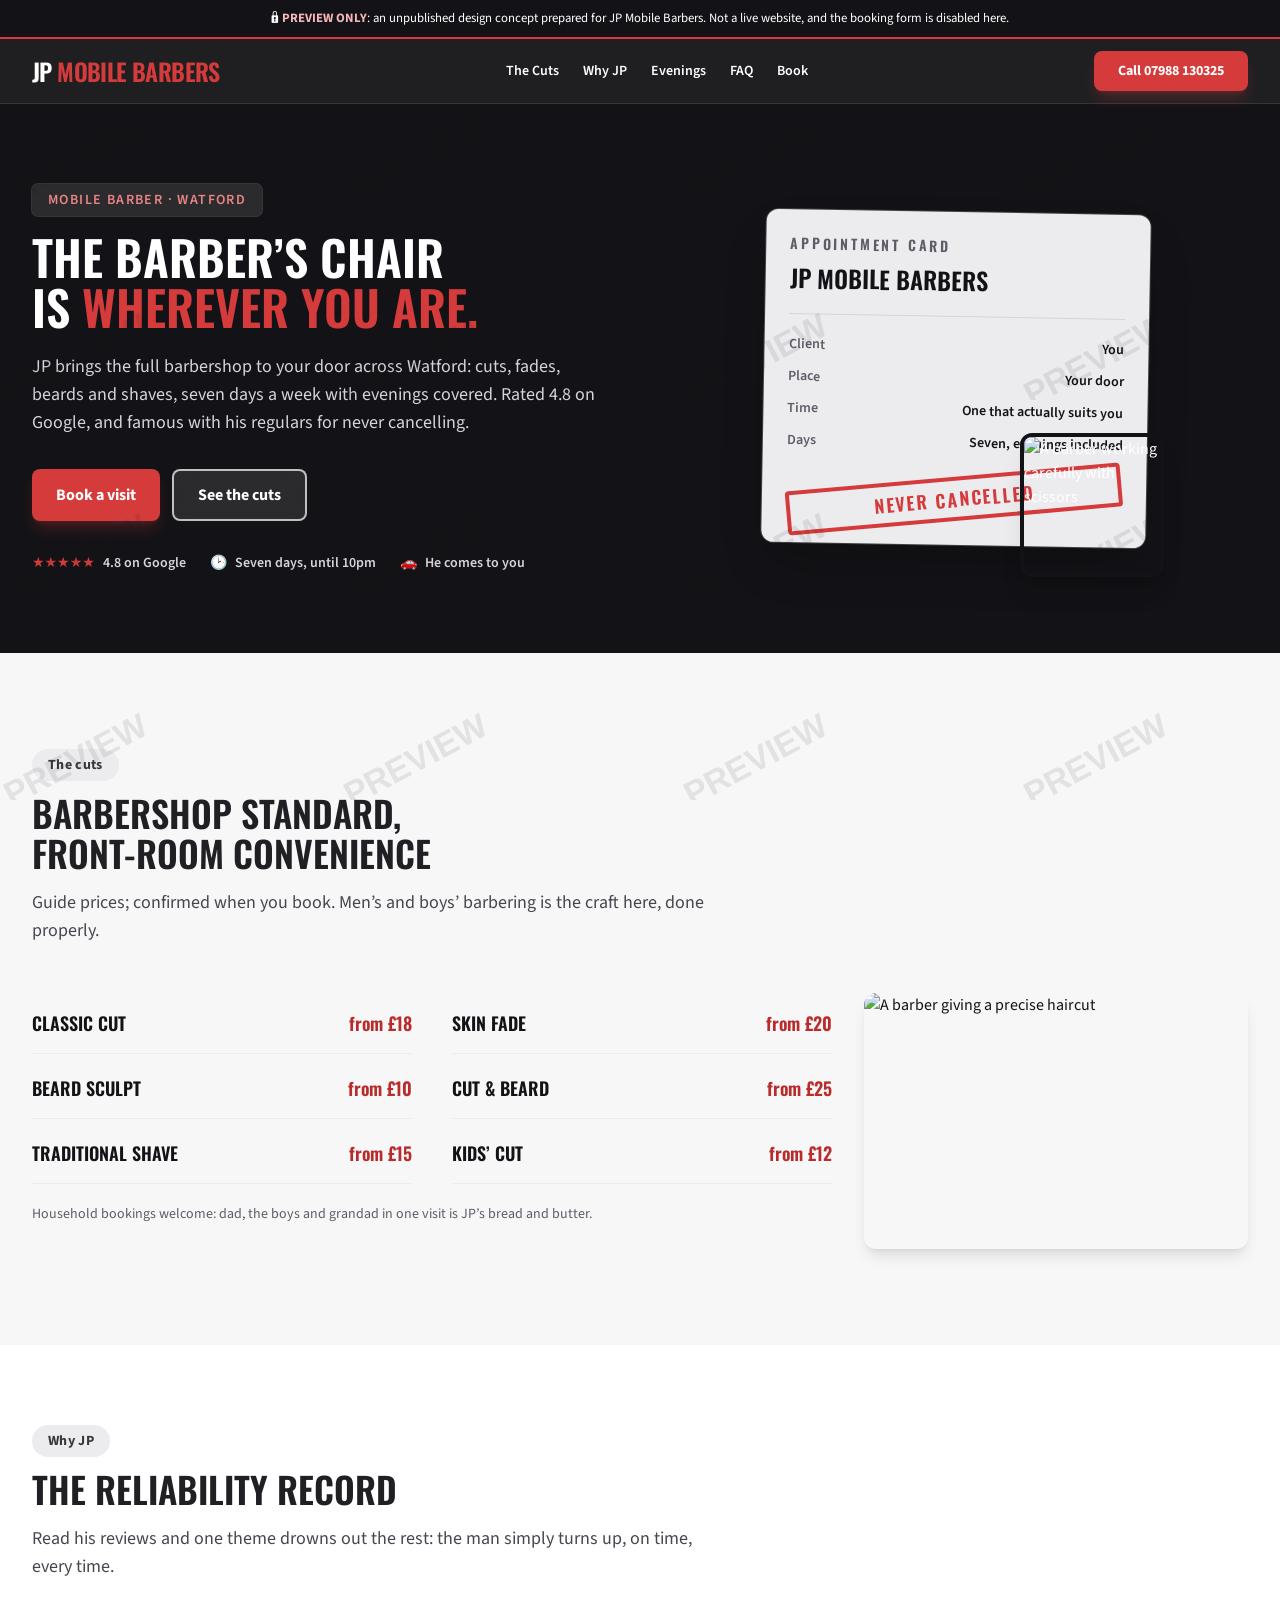
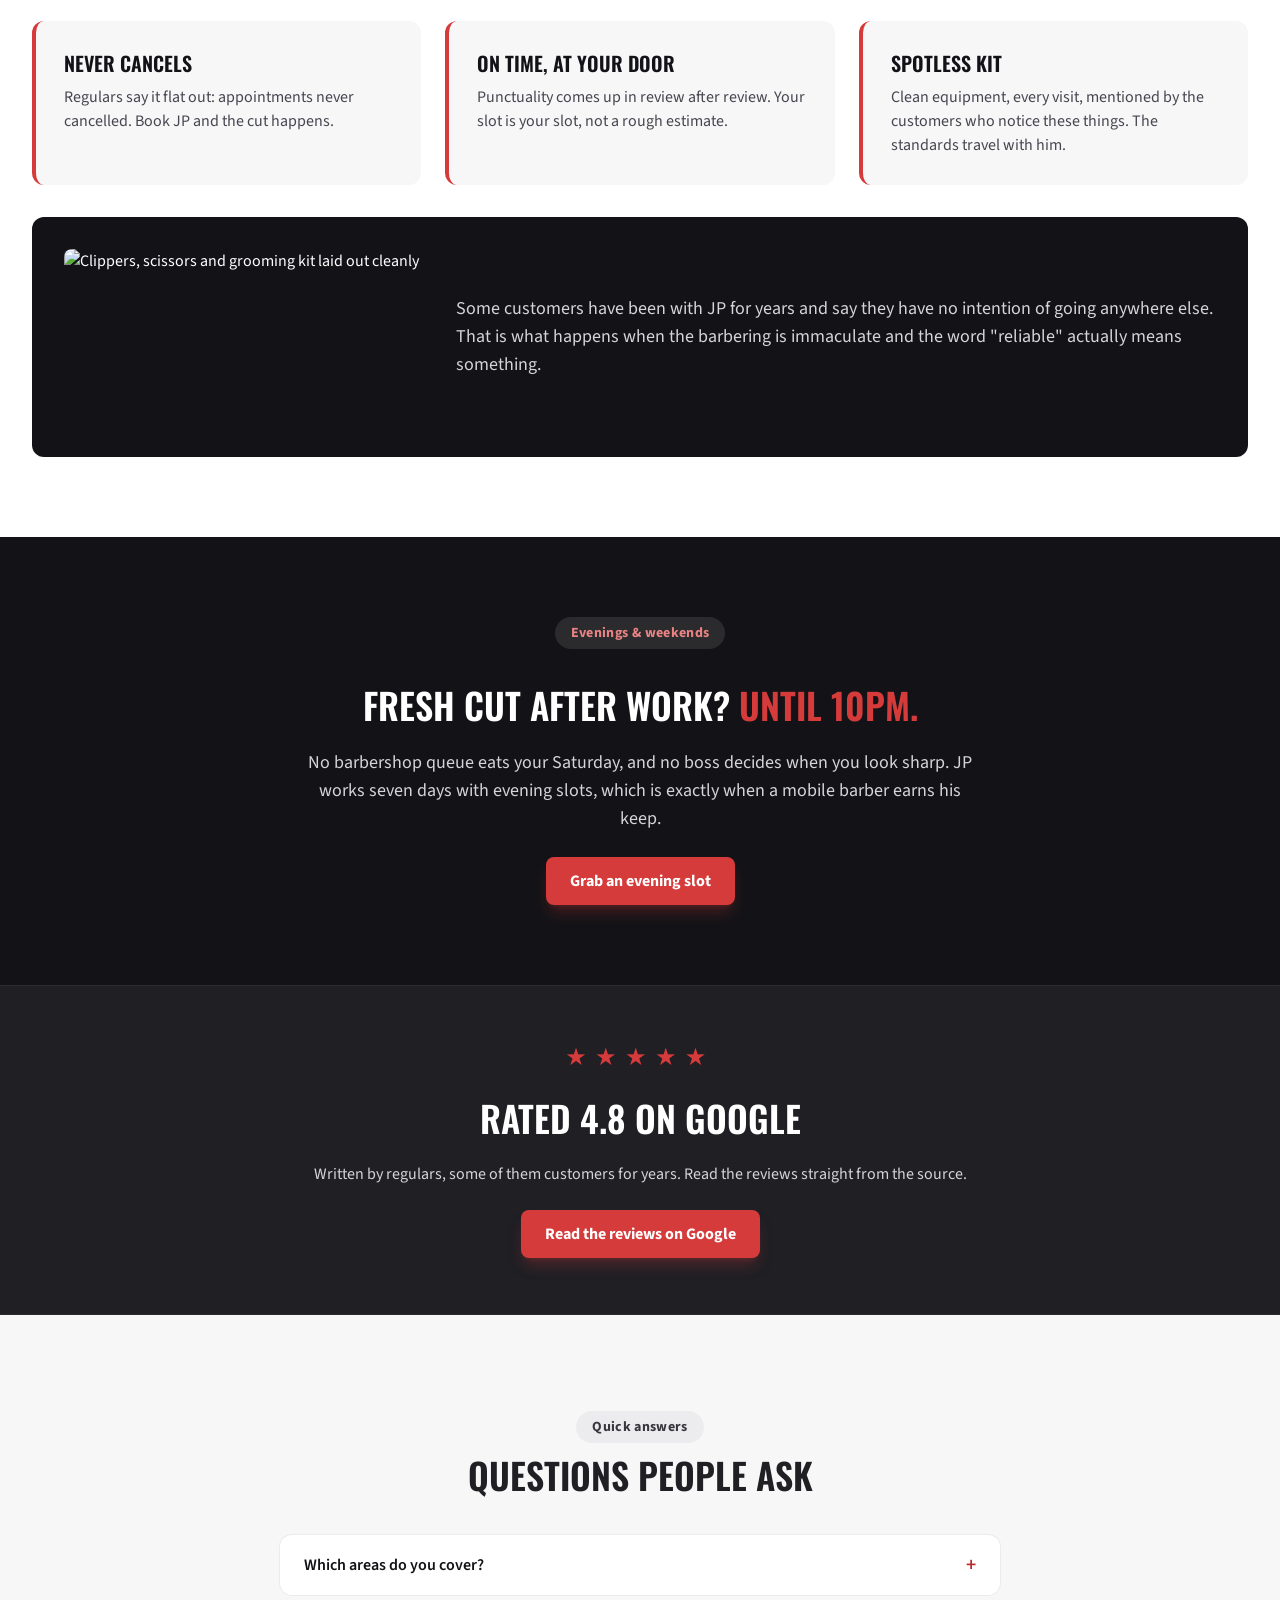
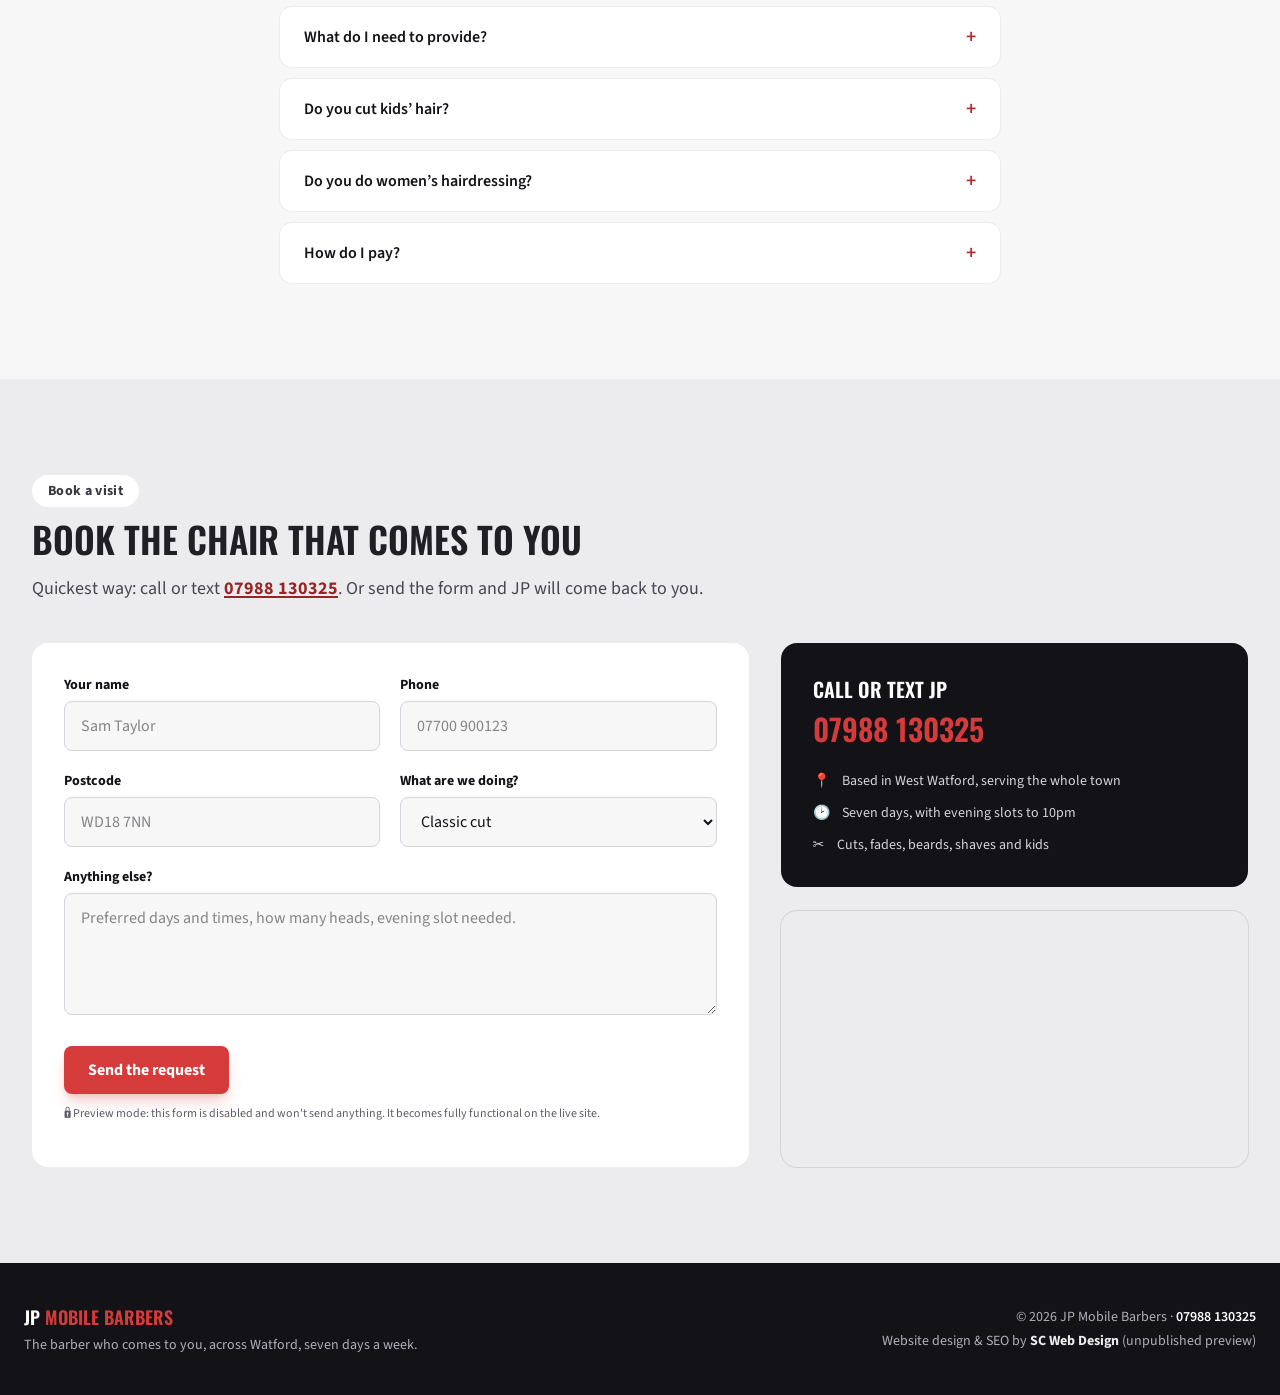
==== commit f751f437: "Rebuild under the niche-research standard: appointment-card hero, reliability record, Rated band wit" ====
--- a/preview.html
+++ b/preview.html
@@ -2,51 +2,47 @@
 <html lang="en-GB">
 <head>
 <meta charset="UTF-8">
-<meta name="viewport" content="width=device-width, initial-scale=1.0, viewport-fit=cover">
-<meta name="theme-color" content="#f7f7f8">
+<meta name="viewport" content="width=device-width, initial-scale=1.0">
 <title>PREVIEW: JP Mobile Barbers Website Concept</title>
-<meta name="description" content="JP Mobile Barbers brings professional cuts, fades and shaves to your door across Watford. Punctual, professional and 4.8 stars on Google. Call 07988 130325.">
+<meta name="description" content="JP Mobile Barbers brings professional cuts, fades, beards and shaves to your door across Watford, seven days until late. Rated 4.8 on Google. Call 07988 130325.">
+<meta name="robots" content="noindex, nofollow">
 <link rel="canonical" href="https://www.jpmobilebarbers.co.uk/">
-
-<meta property="og:type" content="business.business">
-<meta property="og:title" content="JP Mobile Barbers | Barber That Comes To You | Watford">
-<meta property="og:description" content="JP Mobile Barbers brings professional cuts, fades and shaves to your door across Watford. Punctual, professional and 4.8 stars on Google. Call 07988 130325.">
-<meta property="og:image" content="https://images.unsplash.com/photo-1503951914875-452162b0f3f1?fm=jpg&q=80&w=1200&auto=format&fit=crop">
+<meta name="theme-color" content="#131317">
+
+<meta property="og:type" content="website">
+<meta property="og:title" content="JP Mobile Barbers | The Barber Who Comes to You | Watford">
+<meta property="og:description" content="Professional cuts, fades, beards and shaves at your door, seven days until late. Rated 4.8 on Google.">
 <meta property="og:url" content="https://www.jpmobilebarbers.co.uk/">
+<meta property="og:image" content="https://images.unsplash.com/photo-1503951914875-452162b0f3f1?auto=format&fit=crop&w=1200&q=80">
 <meta property="og:locale" content="en_GB">
-<meta property="og:site_name" content="JP Mobile Barbers">
-<meta name="twitter:card" content="summary_large_image">
-
-<meta name="robots" content="noindex, nofollow">
-<meta name="geo.placename" content="Watford">
-
-<link rel="icon" href="data:image/svg+xml,%3Csvg xmlns='http://www.w3.org/2000/svg' viewBox='0 0 100 100'%3E%3Ctext y='.9em' font-size='90'%3E&#x2702;&#xFE0F;%3C/text%3E%3C/svg%3E">
+
+<link rel="icon" href="data:image/svg+xml,%3Csvg xmlns='http://www.w3.org/2000/svg' viewBox='0 0 100 100'%3E%3Ctext y='.9em' font-size='90'%3E%E2%9C%82%3C/text%3E%3C/svg%3E">
 
 <link rel="preconnect" href="https://fonts.googleapis.com">
 <link rel="preconnect" href="https://fonts.gstatic.com" crossorigin>
-<link href="https://fonts.googleapis.com/css2?family=Oswald:wght@500;600;700&family=Source+Sans+3:wght@400;600;700&display=swap" rel="stylesheet">
-
+<link href="https://fonts.googleapis.com/css2?family=Oswald:wght@500;600;700&family=Source+Sans+3:wght@400;500;600;700&display=swap" rel="stylesheet">
 <link rel="stylesheet" href="css/style.css">
 
 <script type="application/ld+json">
 {
   "@context": "https://schema.org",
-  "@type": "LocalBusiness",
+  "@type": "BarberShop",
   "name": "JP Mobile Barbers",
-  "description": "Mobile barber serving Watford and surrounding areas. Cuts, fades, beard trims and shaves at your door.",
-  "image": "https://images.unsplash.com/photo-1503951914875-452162b0f3f1?fm=jpg&q=80&w=1200&auto=format&fit=crop",
-  "@id": "https://www.jpmobilebarbers.co.uk/",
+  "description": "Mobile barber serving Watford and surrounding areas. Cuts, fades, beard work, shaves and kids' cuts at your home, seven days with evening availability.",
   "url": "https://www.jpmobilebarbers.co.uk/",
   "telephone": "+447988130325",
-  "priceRange": "££",
+  "image": "https://images.unsplash.com/photo-1503951914875-452162b0f3f1?auto=format&fit=crop&w=1200&q=80",
   "address": {
     "@type": "PostalAddress",
-    "streetAddress": "Watford",
+    "streetAddress": "283 Whippendell Rd",
     "addressLocality": "Watford",
     "addressRegion": "Hertfordshire",
-    "postalCode": "WD18",
+    "postalCode": "WD18 7NN",
     "addressCountry": "GB"
   },
+  "geo": { "@type": "GeoCoordinates", "latitude": 51.6489, "longitude": -0.4143 },
+  "areaServed": ["Watford", "West Watford", "Croxley Green", "Rickmansworth", "Bushey"],
+  "priceRange": "££",
   "aggregateRating": {
     "@type": "AggregateRating",
     "ratingValue": "4.8",
@@ -75,438 +71,310 @@
 </div>
 <div class="watermark-overlay" aria-hidden="true"></div>
 
-<a href="#main" class="sr-only focus:not-sr-only focus:absolute focus:z-50 focus:m-3 focus:rounded-lg focus:bg-white focus:px-4 focus:py-2 focus:text-brand-700 focus:shadow-lg">Skip to content</a>
-
-<header id="site-header" class="sticky top-0 z-40 border-b border-brand-100/80 bg-brand-50/90 backdrop-blur transition-shadow">
-  <div class="mx-auto flex max-w-7xl items-center justify-between px-4 py-3 sm:px-6 lg:px-8">
-    <a href="#main" class="flex items-center gap-2 font-display text-lg font-bold text-brand-900 sm:text-xl">
-      <span aria-hidden="true" class="text-2xl">✂️</span>
-      JP <span class="text-accent-600">Mobile Barbers</span>
+<a href="#cuts" class="sr-only focus:not-sr-only focus:absolute focus:z-50 focus:bg-white focus:px-4 focus:py-2">Skip to content</a>
+
+<header id="site-header" class="sticky top-0 z-40 border-b border-white/10 bg-brand-950/95 text-white backdrop-blur transition-shadow">
+  <div class="mx-auto flex max-w-7xl items-center justify-between gap-4 px-4 py-3 sm:px-6 lg:px-8">
+    <a href="#top" class="font-display text-xl font-semibold uppercase tracking-tight sm:text-2xl">
+      JP <span class="text-accent-500">Mobile Barbers</span>
     </a>
-
-    <nav aria-label="Primary" class="hidden items-center gap-7 lg:flex">
-      <a href="#about" class="text-sm font-bold text-brand-800 hover:text-accent-600">About</a>
-      <a href="#services" class="text-sm font-bold text-brand-800 hover:text-accent-600">Services</a>
-      <a href="#mobile" class="text-sm font-bold text-brand-800 hover:text-accent-600">Why Mobile</a>
-      <a href="#gallery" class="text-sm font-bold text-brand-800 hover:text-accent-600">Gallery</a>
-      <a href="#reviews" class="text-sm font-bold text-brand-800 hover:text-accent-600">Reviews</a>
-      <a href="#faq" class="text-sm font-bold text-brand-800 hover:text-accent-600">FAQ</a>
-      <a href="#contact" class="text-sm font-bold text-brand-800 hover:text-accent-600">Contact</a>
+    <nav class="hidden items-center gap-6 text-sm font-semibold lg:flex" aria-label="Main navigation">
+      <a href="#cuts" class="transition hover:text-accent-300">The Cuts</a>
+      <a href="#reliability" class="transition hover:text-accent-300">Why JP</a>
+      <a href="#evenings" class="transition hover:text-accent-300">Evenings</a>
+      <a href="#faq" class="transition hover:text-accent-300">FAQ</a>
+      <a href="#contact" class="transition hover:text-accent-300">Book</a>
     </nav>
-
-    <div class="hidden items-center gap-3 lg:flex">
-      <a href="tel:07988130325" class="text-sm font-bold text-brand-800">📞 07988 130325</a>
-      <a href="#contact" class="btn-primary !px-5 !py-2.5 text-sm">Book Now</a>
-    </div>
-
-    <button id="menu-toggle" type="button" aria-controls="mobile-menu" aria-expanded="false" class="inline-flex items-center justify-center rounded-lg p-2 text-brand-900 lg:hidden" aria-label="Toggle navigation menu">
-      <svg id="icon-open" xmlns="http://www.w3.org/2000/svg" class="h-7 w-7" fill="none" viewBox="0 0 24 24" stroke="currentColor" stroke-width="2"><path stroke-linecap="round" stroke-linejoin="round" d="M4 6h16M4 12h16M4 18h16" /></svg>
-      <svg id="icon-close" xmlns="http://www.w3.org/2000/svg" class="hidden h-7 w-7" fill="none" viewBox="0 0 24 24" stroke="currentColor" stroke-width="2"><path stroke-linecap="round" stroke-linejoin="round" d="M6 18L18 6M6 6l12 12" /></svg>
+    <div class="hidden lg:block">
+      <a href="tel:07988130325" class="btn-primary !py-2.5 text-sm">Call 07988 130325</a>
+    </div>
+    <button id="menu-toggle" type="button" aria-controls="mobile-menu" aria-expanded="false" class="inline-flex items-center justify-center rounded-lg p-2 text-white lg:hidden" aria-label="Toggle navigation menu">
+      <svg id="icon-open" class="h-6 w-6" fill="none" stroke="currentColor" stroke-width="2" viewBox="0 0 24 24"><path stroke-linecap="round" stroke-linejoin="round" d="M4 6h16M4 12h16M4 18h16"/></svg>
+      <svg id="icon-close" class="hidden h-6 w-6" fill="none" stroke="currentColor" stroke-width="2" viewBox="0 0 24 24"><path stroke-linecap="round" stroke-linejoin="round" d="M6 18L18 6M6 6l12 12"/></svg>
     </button>
   </div>
-
-  <div id="mobile-menu" class="hidden border-t border-brand-100 bg-brand-50 lg:hidden">
-    <nav aria-label="Mobile" class="flex flex-col gap-1 px-4 py-3">
-      <a href="#about" class="rounded-lg px-3 py-2.5 text-brand-900 hover:bg-brand-100">About</a>
-      <a href="#services" class="rounded-lg px-3 py-2.5 text-brand-900 hover:bg-brand-100">Services</a>
-      <a href="#mobile" class="rounded-lg px-3 py-2.5 text-brand-900 hover:bg-brand-100">Why Mobile</a>
-      <a href="#gallery" class="rounded-lg px-3 py-2.5 text-brand-900 hover:bg-brand-100">Gallery</a>
-      <a href="#reviews" class="rounded-lg px-3 py-2.5 text-brand-900 hover:bg-brand-100">Reviews</a>
-      <a href="#faq" class="rounded-lg px-3 py-2.5 text-brand-900 hover:bg-brand-100">FAQ</a>
-      <a href="#contact" class="rounded-lg px-3 py-2.5 text-brand-900 hover:bg-brand-100">Contact</a>
-      <a href="tel:07988130325" class="mt-2 rounded-lg px-3 py-2.5 font-bold text-brand-800">📞 07988 130325</a>
-      <a href="#contact" class="btn-primary mt-1 w-full">Book Now</a>
+  <div id="mobile-menu" class="hidden border-t border-white/10 bg-brand-950 lg:hidden">
+    <nav class="flex flex-col gap-1 px-4 py-4 text-base font-semibold" aria-label="Mobile navigation">
+      <a href="#cuts" class="rounded-lg px-3 py-2.5 transition hover:bg-white/10">The Cuts</a>
+      <a href="#reliability" class="rounded-lg px-3 py-2.5 transition hover:bg-white/10">Why JP</a>
+      <a href="#evenings" class="rounded-lg px-3 py-2.5 transition hover:bg-white/10">Evenings</a>
+      <a href="#faq" class="rounded-lg px-3 py-2.5 transition hover:bg-white/10">FAQ</a>
+      <a href="#contact" class="rounded-lg px-3 py-2.5 transition hover:bg-white/10">Book</a>
+      <a href="tel:07988130325" class="btn-primary mt-2">Call 07988 130325</a>
     </nav>
   </div>
 </header>
 
-<main id="main">
-
-  <section class="relative overflow-hidden bg-gradient-to-br from-brand-800 via-brand-900 to-brand-950">
-    <div class="absolute inset-0 opacity-20 mix-blend-overlay">
-      <img src="https://images.unsplash.com/photo-1503951914875-452162b0f3f1?fm=jpg&q=80&w=1200&auto=format&fit=crop" alt="" class="h-full w-full object-cover" loading="eager">
-    </div>
-    <div class="relative mx-auto grid max-w-7xl gap-12 px-4 py-12 sm:px-6 sm:py-16 lg:grid-cols-2 lg:items-center lg:px-8 lg:py-24">
+<main id="top">
+
+  <!-- Split hero with the appointment-card object -->
+  <section class="bg-brand-950 py-16 text-white sm:py-20">
+    <div class="mx-auto grid max-w-7xl items-center gap-12 px-4 sm:px-6 lg:grid-cols-2 lg:px-8">
       <div>
-        <p class="section-eyebrow !bg-white/10 !text-accent-300">✂️ The Barber Who Comes To You</p>
-        <h1 class="font-display text-4xl font-bold leading-tight text-white sm:text-5xl lg:text-6xl">
-          Barbershop cuts, at your door, on time.
+        <p class="mb-4 inline-flex w-fit items-center gap-2 rounded-md bg-white/10 px-4 py-1.5 text-sm font-semibold uppercase tracking-widest text-accent-300 ring-1 ring-white/15">
+          Mobile barber &middot; Watford
+        </p>
+        <h1 class="font-display text-4xl font-semibold uppercase leading-[1.05] sm:text-5xl">
+          The barber&rsquo;s chair is <span class="text-accent-500">wherever you are.</span>
         </h1>
-        <p class="mt-6 max-w-xl text-lg text-brand-100">
-          JP Mobile Barbers brings the full barbershop experience to homes across Watford: sharp cuts, clean fades and proper shaves, rated 4.8 stars by clients who've stayed for years.
+        <p class="mt-5 max-w-xl text-lg text-brand-200">
+          JP brings the full barbershop to your door across Watford: cuts, fades, beards and shaves, seven days a week with evenings covered. Rated 4.8 on Google, and famous with his regulars for never cancelling.
         </p>
-        <div class="mt-8 flex flex-col gap-3 sm:flex-row sm:flex-wrap sm:gap-4">
-          <a href="#contact" class="btn-primary">Book an Appointment</a>
-          <a href="tel:07988130325" class="btn-secondary">📞 Call 07988 130325</a>
-        </div>
-        <div class="mt-8 overflow-hidden rounded-2xl shadow-2xl ring-2 ring-white/10 lg:hidden">
-          <img src="https://images.unsplash.com/photo-1503951914875-452162b0f3f1?fm=jpg&q=80&w=1200&auto=format&fit=crop" alt="A barber giving a precise clipper fade" class="h-52 w-full object-cover sm:h-64">
-        </div>
-        <dl class="mt-10 grid grid-cols-2 gap-4 sm:grid-cols-4">
-          <div>
-            <dd class="font-display text-2xl font-bold text-white">★ 4.8</dd>
-            <dd class="text-xs text-brand-200">Google Rating</dd>
-          </div>
-          <div>
-            <dd class="font-display text-2xl font-bold text-white">🕙</dd>
-            <dd class="text-xs text-brand-200">Evenings Until 10pm</dd>
-          </div>
-          <div>
-            <dd class="font-display text-2xl font-bold text-white">🚗</dd>
-            <dd class="text-xs text-brand-200">We Come To You</dd>
-          </div>
-          <div>
-            <dd class="font-display text-2xl font-bold text-white">💈</dd>
-            <dd class="text-xs text-brand-200">Cuts, Fades & Shaves</dd>
-          </div>
-        </dl>
-      </div>
-      <div class="relative hidden lg:block">
-        <div class="overflow-hidden rounded-[2rem] shadow-2xl ring-4 ring-white/10">
-          <img src="https://images.unsplash.com/photo-1503951914875-452162b0f3f1?fm=jpg&q=80&w=1200&auto=format&fit=crop" alt="A barber giving a precise clipper fade" class="h-[520px] w-full object-cover">
-        </div>
-        <div class="absolute -bottom-6 -left-6 rounded-2xl bg-white p-4 shadow-xl">
-          <p class="font-display text-3xl font-bold text-brand-800">★★★★★</p>
-          <p class="text-sm font-bold text-brand-600">4.8 from 18 reviews</p>
-        </div>
-      </div>
-    </div>
-  </section>
-
-  <section class="border-b border-brand-100 bg-white">
-    <div class="mx-auto grid max-w-7xl grid-cols-2 gap-6 px-4 py-8 text-center sm:px-6 md:grid-cols-4 lg:px-8">
-      <div>
-        <p class="font-display text-lg font-bold text-brand-900">💈 Real Barbering</p>
-        <p class="text-sm text-brand-600">Cuts, fades, beards, shaves</p>
-      </div>
-      <div>
-        <p class="font-display text-lg font-bold text-brand-900">⏰ On Time</p>
-        <p class="text-sm text-brand-600">Punctuality clients rave about</p>
-      </div>
-      <div>
-        <p class="font-display text-lg font-bold text-brand-900">🧼 Spotless Kit</p>
-        <p class="text-sm text-brand-600">Clean equipment, every visit</p>
-      </div>
-      <div>
-        <p class="font-display text-lg font-bold text-brand-900">📅 Reliable</p>
-        <p class="text-sm text-brand-600">Appointments never cancelled</p>
-      </div>
-    </div>
-  </section>
-
-  <section id="about" class="py-16 sm:py-24">
-    <div class="mx-auto grid max-w-7xl gap-12 px-4 sm:px-6 lg:grid-cols-2 lg:items-center lg:px-8">
-      <div class="order-2 overflow-hidden rounded-[2rem] shadow-xl lg:order-1">
-        <img src="https://images.unsplash.com/photo-1599351431202-1e0f0137899a?fm=jpg&q=80&w=1200&auto=format&fit=crop" alt="Barber tools laid out neatly" class="h-[420px] w-full object-cover" loading="lazy">
-      </div>
-      <div class="order-1 lg:order-2">
-        <p class="section-eyebrow">About JP</p>
-        <h2 class="font-display text-3xl font-bold text-brand-900 sm:text-4xl">One barber, years of loyal heads.</h2>
-        <p class="mt-6 text-brand-700">JP has been cutting hair across Watford for years, and his clients don't leave. Reviews talk about lifelong customers, immaculate quality and appointments that never get cancelled. The kit is spotless, the fades are sharp, and he turns up when he says he will.</p>
-        <p class="mt-4 text-brand-700">Because JP comes to you, there's no waiting room and no queue. Book a slot, and the barbershop arrives at your door: clippers, cape, the lot. Evenings until 10pm make it easy to fit a cut around work.</p>
-        <ul class="mt-8 space-y-3">
-          <li class="flex items-start gap-3">
-            <span class="mt-0.5 text-accent-600">✦</span>
-            <span class="text-brand-800"><strong>Men's and boys' barbering</strong> cuts, fades, beard work and shaves.</span>
-          </li>
-          <li class="flex items-start gap-3">
-            <span class="mt-0.5 text-accent-600">✦</span>
-            <span class="text-brand-800"><strong>Your home, your schedule</strong> daytimes, evenings and weekends.</span>
-          </li>
-          <li class="flex items-start gap-3">
-            <span class="mt-0.5 text-accent-600">✦</span>
-            <span class="text-brand-800"><strong>Trusted for years</strong> long-standing clients across Watford.</span>
-          </li>
-        </ul>
-      </div>
-    </div>
-  </section>
-
-  <section id="services" class="bg-brand-100/50 py-16 sm:py-24">
+        <div class="mt-8 flex flex-wrap gap-3">
+          <a href="tel:07988130325" class="btn-primary">Book a visit</a>
+          <a href="#cuts" class="btn-secondary">See the cuts</a>
+        </div>
+        <div class="mt-8 flex flex-wrap items-center gap-x-6 gap-y-3 text-sm font-semibold text-brand-200">
+          <span class="inline-flex items-center gap-2"><span class="text-accent-500" aria-hidden="true">&#9733;&#9733;&#9733;&#9733;&#9733;</span> 4.8 on Google</span>
+          <span class="inline-flex items-center gap-2"><span aria-hidden="true">&#128337;</span> Seven days, until 10pm</span>
+          <span class="inline-flex items-center gap-2"><span aria-hidden="true">&#128663;</span> He comes to you</span>
+        </div>
+      </div>
+      <div class="relative mx-auto w-full max-w-sm">
+        <div class="rotate-1 rounded-xl bg-brand-100 p-6 text-brand-950 shadow-2xl ring-1 ring-white/20">
+          <p class="font-display text-sm font-semibold uppercase tracking-[0.2em] text-brand-500">Appointment card</p>
+          <p class="mt-2 font-display text-2xl font-semibold uppercase">JP Mobile Barbers</p>
+          <dl class="mt-5 space-y-3 border-t border-brand-200 pt-5 text-sm">
+            <div class="flex justify-between gap-4"><dt class="font-semibold text-brand-500">Client</dt><dd class="font-semibold">You</dd></div>
+            <div class="flex justify-between gap-4"><dt class="font-semibold text-brand-500">Place</dt><dd class="font-semibold">Your door</dd></div>
+            <div class="flex justify-between gap-4"><dt class="font-semibold text-brand-500">Time</dt><dd class="font-semibold">One that actually suits you</dd></div>
+            <div class="flex justify-between gap-4"><dt class="font-semibold text-brand-500">Days</dt><dd class="font-semibold">Seven, evenings included</dd></div>
+          </dl>
+          <div class="mt-6 -rotate-6 self-start rounded border-4 border-accent-500 px-3 py-1 text-center font-display text-lg font-semibold uppercase tracking-widest text-accent-500">
+            Never cancelled
+          </div>
+        </div>
+        <img src="https://images.unsplash.com/photo-1503951914875-452162b0f3f1?auto=format&fit=crop&w=600&q=80" alt="A barber working carefully with scissors" class="absolute -bottom-8 -right-4 hidden h-36 w-36 rounded-xl border-4 border-brand-950 object-cover shadow-xl sm:block" width="600" height="400" loading="lazy">
+      </div>
+    </div>
+  </section>
+
+  <!-- The cuts -->
+  <section id="cuts" class="py-16 sm:py-24">
     <div class="mx-auto max-w-7xl px-4 sm:px-6 lg:px-8">
-      <div class="mx-auto max-w-2xl text-center">
-        <p class="section-eyebrow">Services &amp; Pricing</p>
-        <h2 class="font-display text-3xl font-bold text-brand-900 sm:text-4xl">Services &amp; indicative prices</h2>
-        <p class="mt-4 text-brand-700">Prices below are an indicative guide; your exact price is confirmed when you book.</p>
-      </div>
-      <div class="mt-14 grid gap-6 sm:grid-cols-2 lg:grid-cols-4">
-        <article class="card flex flex-col">
-          <img src="https://images.unsplash.com/photo-1503951914875-452162b0f3f1?fm=jpg&q=80&w=600&auto=format&fit=crop" alt="A clean clipper fade in progress" class="mb-5 h-40 w-full rounded-lg object-cover" loading="lazy">
-          <h3 class="font-display text-lg font-bold text-brand-900">Cut & Fade</h3>
-          <p class="mt-2 flex-1 text-sm text-brand-600">Classic cuts, skin fades, scissor work: finished sharp every time.</p>
-          <p class="mt-4 font-display text-xl font-bold text-accent-600">From £18</p>
-        </article>
-        <article class="card flex flex-col">
-          <img src="https://images.unsplash.com/photo-1621605815971-fbc98d665033?fm=jpg&q=80&w=600&auto=format&fit=crop" alt="A hot towel shave" class="mb-5 h-40 w-full rounded-lg object-cover" loading="lazy">
-          <h3 class="font-display text-lg font-bold text-brand-900">Beard Trim & Shave</h3>
-          <p class="mt-2 flex-1 text-sm text-brand-600">Beard shaping, line-ups and proper wet shaves.</p>
-          <p class="mt-4 font-display text-xl font-bold text-accent-600">From £10</p>
-        </article>
-        <article class="card flex flex-col">
-          <img src="https://images.unsplash.com/photo-1622286342621-4bd786c2447c?fm=jpg&q=80&w=600&auto=format&fit=crop" alt="A boy having a neat trim" class="mb-5 h-40 w-full rounded-lg object-cover" loading="lazy">
-          <h3 class="font-display text-lg font-bold text-brand-900">Kids' Cuts</h3>
-          <p class="mt-2 flex-1 text-sm text-brand-600">Patient, quick cuts for boys of all ages, at home where they're comfortable.</p>
-          <p class="mt-4 font-display text-xl font-bold text-accent-600">From £14</p>
-        </article>
-        <article class="card flex flex-col">
-          <img src="https://images.unsplash.com/photo-1585747860715-2ba37e788b70?fm=jpg&q=80&w=600&auto=format&fit=crop" alt="Barber chair and mirror setup" class="mb-5 h-40 w-full rounded-lg object-cover" loading="lazy">
-          <h3 class="font-display text-lg font-bold text-brand-900">Cut + Beard Combo</h3>
-          <p class="mt-2 flex-1 text-sm text-brand-600">The full refresh: haircut and beard work in one visit.</p>
-          <p class="mt-4 font-display text-xl font-bold text-accent-600">From £25</p>
-        </article>
-      </div>
-      <p class="mt-8 text-center text-sm text-brand-600">Group bookings for households are easy to arrange. <a href="#contact" class="font-bold text-accent-600 underline underline-offset-2">Ask when you book</a></p>
-    </div>
-  </section>
-
-  <section id="mobile" class="py-16 sm:py-24">
-    <div class="mx-auto grid max-w-7xl gap-12 px-4 sm:px-6 lg:grid-cols-2 lg:items-center lg:px-8">
-      <div>
-        <p class="section-eyebrow">🚗 Why Mobile</p>
-        <h2 class="font-display text-3xl font-bold text-brand-900 sm:text-4xl">The barbershop, minus the barbershop.</h2>
-        <p class="mt-6 text-brand-700">No travel, no parking, no sitting in a queue reading old magazines. JP brings professional kit to your home and sets up in minutes. You get the same standard of cut you'd expect from a good shop chair, without giving up your evening to get it.</p>
-        <p class="mt-4 text-brand-700">It's ideal for busy weeks, young kids, older gents who'd rather not travel, and anyone who values their time. Slots run into the evening until 10pm.</p>
-        <a href="#contact" class="btn-primary mt-8">Book Your Slot</a>
-      </div>
-      <div class="overflow-hidden rounded-[2rem] shadow-xl">
-        <img src="https://images.unsplash.com/photo-1512690459411-b9245aed614b?fm=jpg&q=80&w=1200&auto=format&fit=crop" alt="Clippers and combs ready for a mobile appointment" class="h-[400px] w-full object-cover" loading="lazy">
-      </div>
-    </div>
-  </section>
-
-  <section id="gallery" class="bg-brand-950 py-16 sm:py-24">
+      <div class="max-w-2xl">
+        <p class="section-eyebrow">The cuts</p>
+        <h2 class="font-display text-3xl font-semibold uppercase text-brand-900 sm:text-4xl">Barbershop standard, front-room convenience</h2>
+        <p class="mt-4 text-lg text-brand-600">Guide prices; confirmed when you book. Men&rsquo;s and boys&rsquo; barbering is the craft here, done properly.</p>
+      </div>
+      <div class="mt-12 grid gap-8 lg:grid-cols-3">
+        <div class="lg:col-span-2">
+          <div class="grid gap-x-10 gap-y-1 sm:grid-cols-2">
+            <div class="flex items-baseline gap-3 border-b border-brand-100 py-4">
+              <h3 class="font-display text-lg font-semibold uppercase">Classic cut</h3>
+              <span class="flex-1"></span>
+              <p class="font-display text-lg font-semibold text-accent-600">from &pound;18</p>
+            </div>
+            <div class="flex items-baseline gap-3 border-b border-brand-100 py-4">
+              <h3 class="font-display text-lg font-semibold uppercase">Skin fade</h3>
+              <span class="flex-1"></span>
+              <p class="font-display text-lg font-semibold text-accent-600">from &pound;20</p>
+            </div>
+            <div class="flex items-baseline gap-3 border-b border-brand-100 py-4">
+              <h3 class="font-display text-lg font-semibold uppercase">Beard sculpt</h3>
+              <span class="flex-1"></span>
+              <p class="font-display text-lg font-semibold text-accent-600">from &pound;10</p>
+            </div>
+            <div class="flex items-baseline gap-3 border-b border-brand-100 py-4">
+              <h3 class="font-display text-lg font-semibold uppercase">Cut &amp; beard</h3>
+              <span class="flex-1"></span>
+              <p class="font-display text-lg font-semibold text-accent-600">from &pound;25</p>
+            </div>
+            <div class="flex items-baseline gap-3 border-b border-brand-100 py-4">
+              <h3 class="font-display text-lg font-semibold uppercase">Traditional shave</h3>
+              <span class="flex-1"></span>
+              <p class="font-display text-lg font-semibold text-accent-600">from &pound;15</p>
+            </div>
+            <div class="flex items-baseline gap-3 border-b border-brand-100 py-4">
+              <h3 class="font-display text-lg font-semibold uppercase">Kids&rsquo; cut</h3>
+              <span class="flex-1"></span>
+              <p class="font-display text-lg font-semibold text-accent-600">from &pound;12</p>
+            </div>
+          </div>
+          <p class="mt-5 text-sm text-brand-500">Household bookings welcome: dad, the boys and grandad in one visit is JP&rsquo;s bread and butter.</p>
+        </div>
+        <img src="https://images.unsplash.com/photo-1593702288056-7927b442d0fa?auto=format&fit=crop&w=700&q=80" alt="A barber giving a precise haircut" class="h-64 w-full rounded-xl object-cover shadow-lg lg:h-full" width="700" height="467" loading="lazy">
+      </div>
+    </div>
+  </section>
+
+  <!-- The reliability record -->
+  <section id="reliability" class="bg-white py-16 sm:py-20">
     <div class="mx-auto max-w-7xl px-4 sm:px-6 lg:px-8">
-      <div class="mx-auto max-w-2xl text-center">
-        <p class="section-eyebrow !bg-white/10 !text-accent-300">Gallery</p>
-        <h2 class="font-display text-3xl font-bold text-white sm:text-4xl">Sharp work, wherever the chair is</h2>
-        <p class="mt-4 text-brand-200">Illustrative photos shown for this preview. The live site would feature real work.</p>
-      </div>
-      <div class="mt-12 grid grid-cols-2 gap-4 sm:grid-cols-3 lg:grid-cols-4">
-        <img src="https://images.unsplash.com/photo-1503951914875-452162b0f3f1?fm=jpg&q=75&w=500&auto=format&fit=crop" alt="A precise fade" class="h-48 w-full rounded-xl object-cover ring-1 ring-white/10 transition hover:scale-[1.02] hover:opacity-90 sm:h-56" loading="lazy">
-        <img src="https://images.unsplash.com/photo-1599351431202-1e0f0137899a?fm=jpg&q=75&w=500&auto=format&fit=crop" alt="Barber tools" class="h-48 w-full rounded-xl object-cover ring-1 ring-white/10 transition hover:scale-[1.02] hover:opacity-90 sm:h-56" loading="lazy">
-        <img src="https://images.unsplash.com/photo-1621605815971-fbc98d665033?fm=jpg&q=75&w=500&auto=format&fit=crop" alt="A hot towel shave" class="h-48 w-full rounded-xl object-cover ring-1 ring-white/10 transition hover:scale-[1.02] hover:opacity-90 sm:h-56" loading="lazy">
-        <img src="https://images.unsplash.com/photo-1585747860715-2ba37e788b70?fm=jpg&q=75&w=500&auto=format&fit=crop" alt="A barber station" class="h-48 w-full rounded-xl object-cover ring-1 ring-white/10 transition hover:scale-[1.02] hover:opacity-90 sm:h-56" loading="lazy">
-        <img src="https://images.unsplash.com/photo-1622286342621-4bd786c2447c?fm=jpg&q=75&w=500&auto=format&fit=crop" alt="A boy's neat trim" class="h-48 w-full rounded-xl object-cover ring-1 ring-white/10 transition hover:scale-[1.02] hover:opacity-90 sm:h-56" loading="lazy">
-        <img src="https://images.unsplash.com/photo-1512690459411-b9245aed614b?fm=jpg&q=75&w=500&auto=format&fit=crop" alt="Combs and clippers" class="h-48 w-full rounded-xl object-cover ring-1 ring-white/10 transition hover:scale-[1.02] hover:opacity-90 sm:h-56" loading="lazy">
-        <img src="https://images.unsplash.com/photo-1517832606299-7ae9b720a186?fm=jpg&q=75&w=500&auto=format&fit=crop" alt="A confident fresh cut" class="h-48 w-full rounded-xl object-cover ring-1 ring-white/10 transition hover:scale-[1.02] hover:opacity-90 sm:h-56" loading="lazy">
-        <img src="https://images.unsplash.com/photo-1519500099198-fd81846b8f03?fm=jpg&q=75&w=500&auto=format&fit=crop" alt="Close barber scissor work" class="h-48 w-full rounded-xl object-cover ring-1 ring-white/10 transition hover:scale-[1.02] hover:opacity-90 sm:h-56" loading="lazy">
-      </div>
-    </div>
-  </section>
-
-  <section id="reviews" class="py-16 sm:py-24">
+      <div class="max-w-2xl">
+        <p class="section-eyebrow">Why JP</p>
+        <h2 class="font-display text-3xl font-semibold uppercase text-brand-900 sm:text-4xl">The reliability record</h2>
+        <p class="mt-4 text-lg text-brand-600">Read his reviews and one theme drowns out the rest: the man simply turns up, on time, every time.</p>
+      </div>
+      <div class="mt-10 grid gap-6 lg:grid-cols-3">
+        <div class="rounded-xl border-l-4 border-accent-500 bg-brand-50 p-7">
+          <h3 class="font-display text-xl font-semibold uppercase">Never cancels</h3>
+          <p class="mt-2 text-brand-600">Regulars say it flat out: appointments never cancelled. Book JP and the cut happens.</p>
+        </div>
+        <div class="rounded-xl border-l-4 border-accent-500 bg-brand-50 p-7">
+          <h3 class="font-display text-xl font-semibold uppercase">On time, at your door</h3>
+          <p class="mt-2 text-brand-600">Punctuality comes up in review after review. Your slot is your slot, not a rough estimate.</p>
+        </div>
+        <div class="rounded-xl border-l-4 border-accent-500 bg-brand-50 p-7">
+          <h3 class="font-display text-xl font-semibold uppercase">Spotless kit</h3>
+          <p class="mt-2 text-brand-600">Clean equipment, every visit, mentioned by the customers who notice these things. The standards travel with him.</p>
+        </div>
+      </div>
+      <div class="mt-8 grid items-center gap-6 rounded-xl bg-brand-950 p-8 text-white lg:grid-cols-3">
+        <img src="https://images.unsplash.com/photo-1621605815971-fbc98d665033?auto=format&fit=crop&w=700&q=80" alt="Clippers, scissors and grooming kit laid out cleanly" class="h-44 w-full rounded-lg object-cover" width="700" height="467" loading="lazy">
+        <p class="text-lg text-brand-200 lg:col-span-2">
+          Some customers have been with JP for years and say they have no intention of going anywhere else. That is what happens when the barbering is immaculate and the word "reliable" actually means something.
+        </p>
+      </div>
+    </div>
+  </section>
+
+  <!-- Evenings band -->
+  <section id="evenings" class="bg-brand-950 py-16 text-white sm:py-20">
+    <div class="mx-auto flex max-w-5xl flex-col items-center gap-6 px-4 text-center sm:px-6">
+      <p class="section-eyebrow !bg-white/10 !text-accent-300">Evenings &amp; weekends</p>
+      <h2 class="font-display text-3xl font-semibold uppercase sm:text-4xl">Fresh cut after work? <span class="text-accent-500">Until 10pm.</span></h2>
+      <p class="max-w-2xl text-lg text-brand-200">No barbershop queue eats your Saturday, and no boss decides when you look sharp. JP works seven days with evening slots, which is exactly when a mobile barber earns his keep.</p>
+      <a href="tel:07988130325" class="btn-primary">Grab an evening slot</a>
+    </div>
+  </section>
+
+  <!-- Rated on Google -->
+  <section class="border-y border-brand-800 bg-brand-900 py-14 text-white">
+    <div class="mx-auto flex max-w-5xl flex-col items-center gap-6 px-4 text-center sm:px-6">
+      <span class="text-2xl tracking-[0.35em] text-accent-500" aria-hidden="true">&#9733;&#9733;&#9733;&#9733;&#9733;</span>
+      <h2 class="font-display text-3xl font-semibold uppercase sm:text-4xl">Rated 4.8 on Google</h2>
+      <p class="max-w-2xl text-brand-200">Written by regulars, some of them customers for years. Read the reviews straight from the source.</p>
+      <a href="https://www.google.com/maps/search/?api=1&query=JP+Mobile+Barbers+283+Whippendell+Rd+Watford+WD18+7NN" target="_blank" rel="noopener" class="btn-primary">Read the reviews on Google</a>
+    </div>
+  </section>
+
+  <!-- FAQ -->
+  <section id="faq" class="py-16 sm:py-24">
+    <div class="mx-auto max-w-3xl px-4 sm:px-6">
+      <div class="text-center">
+        <p class="section-eyebrow">Quick answers</p>
+        <h2 class="font-display text-3xl font-semibold uppercase text-brand-900 sm:text-4xl">Questions people ask</h2>
+      </div>
+      <div class="mt-10 space-y-3">
+        <div class="faq-item overflow-hidden rounded-xl bg-white ring-1 ring-brand-100">
+          <button type="button" class="faq-trigger flex w-full items-center justify-between gap-4 px-6 py-4 text-left font-semibold" aria-expanded="false">
+            Which areas do you cover?
+            <span class="faq-icon shrink-0 text-xl text-accent-600" aria-hidden="true">+</span>
+          </button>
+          <div class="hidden px-6 pb-5 text-brand-600">Based in West Watford and covering Watford and the surrounding areas. On the edge of the patch? Ask when you call, the answer is usually yes.</div>
+        </div>
+        <div class="faq-item overflow-hidden rounded-xl bg-white ring-1 ring-brand-100">
+          <button type="button" class="faq-trigger flex w-full items-center justify-between gap-4 px-6 py-4 text-left font-semibold" aria-expanded="false">
+            What do I need to provide?
+            <span class="faq-icon shrink-0 text-xl text-accent-600" aria-hidden="true">+</span>
+          </button>
+          <div class="hidden px-6 pb-5 text-brand-600">A chair, a bit of floor space and a plug socket usually covers it. JP brings the kit, keeps it spotless, and leaves your front room looking like nothing happened, minus the hair.</div>
+        </div>
+        <div class="faq-item overflow-hidden rounded-xl bg-white ring-1 ring-brand-100">
+          <button type="button" class="faq-trigger flex w-full items-center justify-between gap-4 px-6 py-4 text-left font-semibold" aria-expanded="false">
+            Do you cut kids&rsquo; hair?
+            <span class="faq-icon shrink-0 text-xl text-accent-600" aria-hidden="true">+</span>
+          </button>
+          <div class="hidden px-6 pb-5 text-brand-600">Yes, and being at home helps enormously with wriggly or nervous kids. Plenty of families book the whole household in one visit.</div>
+        </div>
+        <div class="faq-item overflow-hidden rounded-xl bg-white ring-1 ring-brand-100">
+          <button type="button" class="faq-trigger flex w-full items-center justify-between gap-4 px-6 py-4 text-left font-semibold" aria-expanded="false">
+            Do you do women&rsquo;s hairdressing?
+            <span class="faq-icon shrink-0 text-xl text-accent-600" aria-hidden="true">+</span>
+          </button>
+          <div class="hidden px-6 pb-5 text-brand-600">JP is a barber, and men&rsquo;s and boys&rsquo; barbering is what he does best, so that is what he sticks to. For clipper cuts and fades, anyone is welcome; for styled longer hair, a hairdresser will serve you better.</div>
+        </div>
+        <div class="faq-item overflow-hidden rounded-xl bg-white ring-1 ring-brand-100">
+          <button type="button" class="faq-trigger flex w-full items-center justify-between gap-4 px-6 py-4 text-left font-semibold" aria-expanded="false">
+            How do I pay?
+            <span class="faq-icon shrink-0 text-xl text-accent-600" aria-hidden="true">+</span>
+          </button>
+          <div class="hidden px-6 pb-5 text-brand-600">On the day, once you have checked the mirror and grinned at it. Payment details get confirmed when you book.</div>
+        </div>
+      </div>
+    </div>
+  </section>
+
+  <!-- Contact -->
+  <section id="contact" class="bg-brand-100 py-16 sm:py-24">
     <div class="mx-auto max-w-7xl px-4 sm:px-6 lg:px-8">
-      <div class="mx-auto max-w-2xl text-center">
-        <p class="section-eyebrow">Reviews</p>
-        <h2 class="font-display text-3xl font-bold text-brand-900 sm:text-4xl">What Watford says</h2>
-        <div class="mt-4 inline-flex items-center gap-2 rounded-full bg-brand-100 px-5 py-2">
-          <span class="font-display text-lg font-bold text-brand-900">★★★★★ 4.8</span>
-          <span class="text-sm text-brand-600">from 18 Google Reviews</span>
-        </div>
-      </div>
-      <div class="mt-14 grid gap-6 lg:grid-cols-3">
-        <blockquote class="card">
-          <p class="text-brand-700">"He got to my place right on time and the haircut is amazing. Highly recommend."</p>
-          <footer class="mt-4 text-sm font-bold text-brand-500">Google Review</footer>
-        </blockquote>
-        <blockquote class="card">
-          <p class="text-brand-700">"I'm a lifelong customer. Outstanding delivery, excellent service and immaculate quality. I've never changed and don't intend to."</p>
-          <footer class="mt-4 text-sm font-bold text-brand-500">Google Review</footer>
-        </blockquote>
-        <blockquote class="card">
-          <p class="text-brand-700">"Brilliant barber, 5-star customer service, and appointments never cancelled. Gave my father-in-law a great cut and shave."</p>
-          <footer class="mt-4 text-sm font-bold text-brand-500">Google Review</footer>
-        </blockquote>
-      </div>
-      <p class="mt-8 text-center text-sm text-brand-600">Paraphrased from themes in real Google reviews for this preview.</p>
-    </div>
-  </section>
-
-  <section id="faq" class="bg-brand-100/50 py-16 sm:py-24">
-    <div class="mx-auto max-w-3xl px-4 sm:px-6 lg:px-8">
-      <div class="text-center">
-        <p class="section-eyebrow">FAQ</p>
-        <h2 class="font-display text-3xl font-bold text-brand-900 sm:text-4xl">Common questions</h2>
-      </div>
-      <div class="mt-12 space-y-4" id="faq-list">
-        <div class="faq-item overflow-hidden rounded-xl bg-white ring-1 ring-brand-100">
-          <button type="button" class="faq-trigger flex w-full items-center justify-between gap-4 px-6 py-5 text-left font-bold text-brand-900" aria-expanded="false">
-            Which areas do you cover?
-            <span class="faq-icon shrink-0 text-xl text-accent-600">+</span>
-          </button>
-          <div class="faq-panel hidden px-6 pb-5 text-brand-600">JP is based in West Watford and covers Watford and the surrounding areas. If you're nearby but not sure, just ask when you book.</div>
-        </div>
-        <div class="faq-item overflow-hidden rounded-xl bg-white ring-1 ring-brand-100">
-          <button type="button" class="faq-trigger flex w-full items-center justify-between gap-4 px-6 py-5 text-left font-bold text-brand-900" aria-expanded="false">
-            What do I need at home?
-            <span class="faq-icon shrink-0 text-xl text-accent-600">+</span>
-          </button>
-          <div class="faq-panel hidden px-6 pb-5 text-brand-600">Just a chair near a plug socket. JP brings everything else: clippers, scissors, cape and cleanup.</div>
-        </div>
-        <div class="faq-item overflow-hidden rounded-xl bg-white ring-1 ring-brand-100">
-          <button type="button" class="faq-trigger flex w-full items-center justify-between gap-4 px-6 py-5 text-left font-bold text-brand-900" aria-expanded="false">
-            Do you cut women's hair?
-            <span class="faq-icon shrink-0 text-xl text-accent-600">+</span>
-          </button>
-          <div class="faq-panel hidden px-6 pb-5 text-brand-600">JP specialises in men's and boys' barbering: cuts, fades, beards and shaves. That focus is how the quality stays consistently sharp.</div>
-        </div>
-        <div class="faq-item overflow-hidden rounded-xl bg-white ring-1 ring-brand-100">
-          <button type="button" class="faq-trigger flex w-full items-center justify-between gap-4 px-6 py-5 text-left font-bold text-brand-900" aria-expanded="false">
-            How late can I book?
-            <span class="faq-icon shrink-0 text-xl text-accent-600">+</span>
-          </button>
-          <div class="faq-panel hidden px-6 pb-5 text-brand-600">Appointments run into the evening, with the last slots around 10pm on most days.</div>
-        </div>
-        <div class="faq-item overflow-hidden rounded-xl bg-white ring-1 ring-brand-100">
-          <button type="button" class="faq-trigger flex w-full items-center justify-between gap-4 px-6 py-5 text-left font-bold text-brand-900" aria-expanded="false">
-            How do I pay?
-            <span class="faq-icon shrink-0 text-xl text-accent-600">+</span>
-          </button>
-          <div class="faq-panel hidden px-6 pb-5 text-brand-600">Cash or bank transfer on the day, whichever is easier.</div>
-        </div>
-      </div>
-    </div>
-  </section>
-
-  <section class="py-16 sm:py-24">
-    <div class="mx-auto max-w-7xl px-4 sm:px-6 lg:px-8">
-      <div class="mx-auto max-w-2xl text-center">
-        <p class="section-eyebrow">Service Area</p>
-        <h2 class="font-display text-3xl font-bold text-brand-900 sm:text-4xl">Coming to doorsteps across Watford</h2>
-      </div>
-      <div class="mt-10 flex flex-wrap justify-center gap-3">
-        <span class="rounded-full bg-brand-100 px-5 py-2 text-sm font-bold text-brand-800">Watford</span>
-        <span class="rounded-full bg-brand-100 px-5 py-2 text-sm font-bold text-brand-800">West Watford</span>
-        <span class="rounded-full bg-brand-100 px-5 py-2 text-sm font-bold text-brand-800">Cassiobury</span>
-        <span class="rounded-full bg-brand-100 px-5 py-2 text-sm font-bold text-brand-800">Oxhey</span>
-        <span class="rounded-full bg-brand-100 px-5 py-2 text-sm font-bold text-brand-800">Bushey</span>
-        <span class="rounded-full bg-brand-100 px-5 py-2 text-sm font-bold text-brand-800">Croxley Green</span>
-        <span class="rounded-full bg-brand-100 px-5 py-2 text-sm font-bold text-brand-800">Garston</span>
-        <span class="rounded-full bg-brand-100 px-5 py-2 text-sm font-bold text-brand-800">Rickmansworth</span>
-      </div>
-    </div>
-  </section>
-
-  <section id="contact" class="bg-gradient-to-br from-brand-900 to-brand-950 py-16 sm:py-24">
-    <div class="mx-auto max-w-7xl px-4 sm:px-6 lg:px-8">
-      <div class="mx-auto max-w-2xl text-center">
-        <p class="section-eyebrow !bg-white/10 !text-accent-300">Get In Touch</p>
-        <h2 class="font-display text-3xl font-bold text-white sm:text-4xl">Book an appointment</h2>
-        <p class="mt-4 text-brand-200">Call or text to book, or use the form and JP will get back to you.</p>
-      </div>
-
-      <div class="mt-14 grid gap-8 lg:grid-cols-5">
-        <div class="lg:col-span-2 space-y-6">
-          <div class="rounded-2xl bg-white/10 p-6 backdrop-blur">
-            <h3 class="font-display font-bold text-white">Details</h3>
-            <ul class="mt-4 space-y-3 text-sm text-brand-100">
-              <li class="flex gap-3"><span aria-hidden="true">📍</span><span>Mobile service across Watford, WD postcodes</span></li>
-              <li class="flex gap-3"><span aria-hidden="true">📞</span><span>07988 130325</span></li>
-              <li class="flex gap-3"><span aria-hidden="true">🕙</span><span>Evening slots until 10pm</span></li>
-            </ul>
-          </div>
-          <div class="rounded-2xl bg-white/10 p-6 backdrop-blur">
-            <h3 class="font-display font-bold text-white">Hours</h3>
-            <dl class="mt-4 space-y-2 text-sm text-brand-100">
-              <div class="flex justify-between"><dt>Monday to Saturday</dt><dd>By appointment</dd></div>
-              <div class="flex justify-between"><dt>Evenings</dt><dd>Until around 10pm</dd></div>
-            </dl>
-            <p class="mt-3 text-xs text-brand-300">Please call or text to confirm availability.</p>
-          </div>
-          <div class="overflow-hidden rounded-2xl ring-1 ring-white/10">
-            <iframe
-              title="Map of JP Mobile Barbers' Watford service area"
-              src="https://www.google.com/maps?q=Watford,+WD18&output=embed"
-              width="100%" height="220" style="border:0" loading="lazy" referrerpolicy="no-referrer-when-downgrade"></iframe>
-          </div>
-        </div>
-
+      <div class="max-w-2xl">
+        <p class="section-eyebrow !bg-white">Book a visit</p>
+        <h2 class="font-display text-3xl font-semibold uppercase text-brand-900 sm:text-4xl">Book the chair that comes to you</h2>
+        <p class="mt-4 text-lg text-brand-600">Quickest way: call or text <a href="tel:07988130325" class="font-bold text-accent-700 underline decoration-2 underline-offset-2">07988 130325</a>. Or send the form and JP will come back to you.</p>
+      </div>
+      <div class="mt-10 grid gap-8 lg:grid-cols-5">
         <form id="preview-form" class="lg:col-span-3 rounded-2xl bg-white p-6 sm:p-8">
           <div class="grid gap-5 sm:grid-cols-2">
             <div>
-              <label for="name" class="block text-sm font-bold text-brand-900">Your name</label>
-              <input type="text" id="name" name="name" required class="mt-1.5 w-full rounded-lg border border-brand-200 px-4 py-2.5 text-brand-950 focus:border-brand-500 focus:outline-none focus:ring-2 focus:ring-brand-200">
+              <label for="name" class="mb-1.5 block text-sm font-bold">Your name</label>
+              <input type="text" id="name" name="name" required autocomplete="name" class="w-full rounded-lg border border-brand-200 bg-brand-50 px-4 py-3 outline-none ring-accent-500 transition focus:ring-2" placeholder="Sam Taylor">
             </div>
             <div>
-              <label for="phone" class="block text-sm font-bold text-brand-900">Phone number</label>
-              <input type="tel" id="phone" name="phone" required class="mt-1.5 w-full rounded-lg border border-brand-200 px-4 py-2.5 text-brand-950 focus:border-brand-500 focus:outline-none focus:ring-2 focus:ring-brand-200">
+              <label for="phone" class="mb-1.5 block text-sm font-bold">Phone</label>
+              <input type="tel" id="phone" name="phone" required autocomplete="tel" class="w-full rounded-lg border border-brand-200 bg-brand-50 px-4 py-3 outline-none ring-accent-500 transition focus:ring-2" placeholder="07700 900123">
             </div>
             <div>
-              <label for="detail" class="block text-sm font-bold text-brand-900">Service needed</label>
-              <input type="text" id="detail" name="detail" class="mt-1.5 w-full rounded-lg border border-brand-200 px-4 py-2.5 text-brand-950 focus:border-brand-500 focus:outline-none focus:ring-2 focus:ring-brand-200">
+              <label for="postcode" class="mb-1.5 block text-sm font-bold">Postcode</label>
+              <input type="text" id="postcode" name="postcode" required autocomplete="postal-code" class="w-full rounded-lg border border-brand-200 bg-brand-50 px-4 py-3 outline-none ring-accent-500 transition focus:ring-2" placeholder="WD18 7NN">
             </div>
             <div>
-              <label for="service" class="block text-sm font-bold text-brand-900">Service</label>
-              <select id="service" name="service" class="mt-1.5 w-full rounded-lg border border-brand-200 px-4 py-2.5 text-brand-950 focus:border-brand-500 focus:outline-none focus:ring-2 focus:ring-brand-200">
-                <option>Cut & Fade</option>
-                <option>Beard Trim & Shave</option>
-                <option>Kids' Cut</option>
-                <option>Cut + Beard Combo</option>
-                <option>Group / household booking</option>
+              <label for="service" class="mb-1.5 block text-sm font-bold">What are we doing?</label>
+              <select id="service" name="service" class="w-full rounded-lg border border-brand-200 bg-brand-50 px-4 py-3 outline-none ring-accent-500 transition focus:ring-2">
+                <option selected>Classic cut</option>
+                <option>Skin fade</option>
+                <option>Cut &amp; beard</option>
+                <option>Traditional shave</option>
+                <option>Kids&rsquo; cut</option>
+                <option>Whole household</option>
               </select>
             </div>
             <div class="sm:col-span-2">
-              <label for="message" class="block text-sm font-bold text-brand-900">Message</label>
-              <textarea id="message" name="message" rows="4" class="mt-1.5 w-full rounded-lg border border-brand-200 px-4 py-2.5 text-brand-950 focus:border-brand-500 focus:outline-none focus:ring-2 focus:ring-brand-200" placeholder="Preferred day and time, plus anything useful to know..."></textarea>
-            </div>
-          </div>
-          <button type="submit" class="btn-primary mt-6 w-full sm:w-auto">Send Booking Request</button>
+              <label for="message" class="mb-1.5 block text-sm font-bold">Anything else?</label>
+              <textarea id="message" name="message" rows="4" class="w-full rounded-lg border border-brand-200 bg-brand-50 px-4 py-3 outline-none ring-accent-500 transition focus:ring-2" placeholder="Preferred days and times, how many heads, evening slot needed."></textarea>
+            </div>
+          </div>
+          <button type="submit" class="btn-primary mt-6 w-full sm:w-auto">Send the request</button>
           <p id="preview-form-note" class="mt-3 text-xs text-brand-500">🔒 Preview mode: this form is disabled and won't send anything. It becomes fully functional on the live site.</p>
         </form>
+        <div class="lg:col-span-2 flex flex-col gap-6">
+          <div class="rounded-2xl bg-brand-950 p-8 text-white">
+            <h3 class="font-display text-xl font-semibold uppercase">Call or text JP</h3>
+            <a href="tel:07988130325" class="mt-2 block font-display text-3xl font-semibold text-accent-500 transition hover:text-accent-400">07988 130325</a>
+            <ul class="mt-6 space-y-3 text-sm text-brand-200">
+              <li class="flex gap-3"><span aria-hidden="true">&#128205;</span> Based in West Watford, serving the whole town</li>
+              <li class="flex gap-3"><span aria-hidden="true">&#128337;</span> Seven days, with evening slots to 10pm</li>
+              <li class="flex gap-3"><span aria-hidden="true">&#9986;&#65039;</span> Cuts, fades, beards, shaves and kids</li>
+            </ul>
+          </div>
+          <div class="overflow-hidden rounded-2xl ring-1 ring-brand-200">
+            <iframe title="Map showing the West Watford area JP Mobile Barbers works from" src="https://www.google.com/maps?q=Whippendell+Rd,+Watford+WD18&output=embed" class="h-64 w-full border-0" loading="lazy" referrerpolicy="no-referrer-when-downgrade"></iframe>
+          </div>
+        </div>
       </div>
     </div>
   </section>
 
 </main>
 
-<footer class="bg-brand-950 pt-12 pb-28 text-brand-200 lg:pb-12">
-  <div class="mx-auto max-w-7xl px-4 sm:px-6 lg:px-8">
-    <div class="grid gap-10 sm:grid-cols-2 lg:grid-cols-4">
-      <div>
-        <a href="#main" class="flex items-center gap-2 font-display text-lg font-bold text-white">
-          <span aria-hidden="true" class="text-2xl">✂️</span> JP Mobile Barbers
-        </a>
-        <p class="mt-3 text-sm">Watford's mobile barber: sharp cuts and proper shaves at your door.</p>
-      </div>
-      <div>
-        <h3 class="font-display text-sm font-bold uppercase tracking-wide text-white">Quick Links</h3>
-        <ul class="mt-3 space-y-2 text-sm">
-          <li><a href="#about" class="hover:text-white">About</a></li>
-          <li><a href="#services" class="hover:text-white">Services</a></li>
-          <li><a href="#mobile" class="hover:text-white">Why Mobile</a></li>
-          <li><a href="#gallery" class="hover:text-white">Gallery</a></li>
-          <li><a href="#reviews" class="hover:text-white">Reviews</a></li>
-        </ul>
-      </div>
-      <div>
-        <h3 class="font-display text-sm font-bold uppercase tracking-wide text-white">Services</h3>
-        <ul class="mt-3 space-y-2 text-sm">
-          <li>Cut & Fade</li>
-          <li>Beard Trim & Shave</li>
-          <li>Kids' Cuts</li>
-          <li>Cut + Beard Combo</li>
-        </ul>
-      </div>
-      <div>
-        <h3 class="font-display text-sm font-bold uppercase tracking-wide text-white">Contact</h3>
-        <ul class="mt-3 space-y-2 text-sm">
-          <li>Mobile across Watford</li>
-          <li>07988 130325</li>
-          <li>Evenings until 10pm</li>
-        </ul>
-      </div>
-    </div>
-    <div class="mt-10 flex flex-col items-center justify-between gap-4 border-t border-white/10 pt-6 text-xs sm:flex-row">
-      <p>© <span id="year"></span> JP Mobile Barbers. All rights reserved.</p>
+<footer class="bg-brand-950 py-10 text-sm text-brand-300">
+  <div class="mx-auto flex max-w-7xl flex-col items-center gap-4 px-4 text-center sm:px-6 lg:flex-row lg:justify-between lg:text-left">
+    <div>
+      <p class="font-display text-lg font-semibold uppercase text-white">JP <span class="text-accent-500">Mobile Barbers</span></p>
+      <p class="mt-1">The barber who comes to you, across Watford, seven days a week.</p>
+    </div>
+    <div class="flex flex-col items-center gap-1 lg:items-end">
+      <p>&copy; <span id="year">2026</span> JP Mobile Barbers &middot; <a href="tel:07988130325" class="font-semibold text-white transition hover:text-accent-300">07988 130325</a></p>
       <p>Website design &amp; SEO by <span class="font-bold text-brand-100">SC Web Design</span> (unpublished preview)</p>
     </div>
   </div>
 </footer>
 
 <div id="mobile-cta" class="fixed inset-x-0 bottom-0 z-50 translate-y-full transition-transform duration-300 lg:hidden">
-  <div class="mx-3 mb-[calc(0.75rem+env(safe-area-inset-bottom))] flex gap-2 rounded-2xl border border-brand-100 bg-white/95 p-2 shadow-2xl shadow-brand-950/25 backdrop-blur">
-    <a href="tel:07988130325" class="flex flex-1 items-center justify-center gap-2 rounded-xl border-2 border-brand-200 px-4 py-3 text-sm font-bold text-brand-900 transition active:scale-[0.98]">📞 Call</a>
-    <a href="#contact" class="flex flex-1 items-center justify-center gap-2 rounded-xl bg-accent-500 px-4 py-3 text-sm font-bold text-white shadow-lg shadow-accent-500/30 transition active:scale-[0.98]">Book Now</a>
+  <div class="grid grid-cols-2 gap-2 border-t border-brand-200 bg-white/95 p-3 backdrop-blur">
+    <a href="tel:07988130325" class="btn-primary !py-3 text-sm">Call JP</a>
+    <a href="#contact" class="inline-flex items-center justify-center rounded-full border-2 border-brand-950 px-6 py-3 text-sm font-semibold text-brand-950 transition hover:bg-brand-950 hover:text-white">Book a visit</a>
   </div>
 </div>
 
--- a/css/style.css
+++ b/css/style.css
@@ -1,2 +1,2 @@
 /*! tailwindcss v4.3.3 | MIT License | https://tailwindcss.com */
-@layer properties{@supports (((-webkit-hyphens:none)) and (not (margin-trim:inline))) or ((-moz-orient:inline) and (not (color:rgb(from red r g b)))){*,:before,:after,::backdrop{--tw-translate-x:0;--tw-translate-y:0;--tw-translate-z:0;--tw-space-y-reverse:0;--tw-border-style:solid;--tw-gradient-position:initial;--tw-gradient-from:#0000;--tw-gradient-via:#0000;--tw-gradient-to:#0000;--tw-gradient-stops:initial;--tw-gradient-via-stops:initial;--tw-gradient-from-position:0%;--tw-gradient-via-position:50%;--tw-gradient-to-position:100%;--tw-leading:initial;--tw-font-weight:initial;--tw-tracking:initial;--tw-shadow:0 0 #0000;--tw-shadow-color:initial;--tw-shadow-alpha:100%;--tw-inset-shadow:0 0 #0000;--tw-inset-shadow-color:initial;--tw-inset-shadow-alpha:100%;--tw-ring-color:initial;--tw-ring-shadow:0 0 #0000;--tw-inset-ring-color:initial;--tw-inset-ring-shadow:0 0 #0000;--tw-ring-inset:initial;--tw-ring-offset-width:0px;--tw-ring-offset-color:#fff;--tw-ring-offset-shadow:0 0 #0000;--tw-backdrop-blur:initial;--tw-backdrop-brightness:initial;--tw-backdrop-contrast:initial;--tw-backdrop-grayscale:initial;--tw-backdrop-hue-rotate:initial;--tw-backdrop-invert:initial;--tw-backdrop-opacity:initial;--tw-backdrop-saturate:initial;--tw-backdrop-sepia:initial;--tw-duration:initial;--tw-outline-style:solid}}}@layer theme{:root,:host{--font-sans:"Source Sans 3", ui-sans-serif, system-ui, sans-serif;--font-mono:ui-monospace, SFMono-Regular, Menlo, Monaco, Consolas, "Liberation Mono", "Courier New", monospace;--color-white:#fff;--spacing:.25rem;--container-xl:36rem;--container-2xl:42rem;--container-3xl:48rem;--container-7xl:80rem;--text-xs:.75rem;--text-xs--line-height:calc(1 / .75);--text-sm:.875rem;--text-sm--line-height:calc(1.25 / .875);--text-lg:1.125rem;--text-lg--line-height:calc(1.75 / 1.125);--text-xl:1.25rem;--text-xl--line-height:calc(1.75 / 1.25);--text-2xl:1.5rem;--text-2xl--line-height:calc(2 / 1.5);--text-3xl:1.875rem;--text-3xl--line-height:calc(2.25 / 1.875);--text-4xl:2.25rem;--text-4xl--line-height:calc(2.5 / 2.25);--text-5xl:3rem;--text-5xl--line-height:1;--text-6xl:3.75rem;--text-6xl--line-height:1;--font-weight-bold:700;--tracking-wide:.025em;--leading-tight:1.25;--radius-lg:.5rem;--radius-xl:.75rem;--radius-2xl:1rem;--default-transition-duration:.15s;--default-transition-timing-function:cubic-bezier(.4, 0, .2, 1);--default-font-family:var(--font-sans);--default-mono-font-family:var(--font-mono);--font-display:"Oswald", ui-sans-serif, sans-serif;--color-brand-50:#f7f7f8;--color-brand-100:#ececef;--color-brand-200:#d4d4da;--color-brand-300:#aeaeb9;--color-brand-500:#5d5d68;--color-brand-600:#46464f;--color-brand-700:#37373e;--color-brand-800:#2b2b31;--color-brand-900:#1f1f24;--color-brand-950:#131317;--color-accent-300:#ea8484;--color-accent-500:#d63b3b;--color-accent-600:#b92c2c}}@layer base{*,:after,:before,::backdrop{box-sizing:border-box;border:0 solid;margin:0;padding:0}::file-selector-button{box-sizing:border-box;border:0 solid;margin:0;padding:0}html,:host{-webkit-text-size-adjust:100%;tab-size:4;line-height:1.5;font-family:var(--default-font-family,-apple-system, BlinkMacSystemFont, "Segoe UI", Roboto, "Helvetica Neue", "Noto Sans", Arial, sans-serif, "Apple Color Emoji", "Segoe UI Emoji", "Segoe UI Symbol", "Noto Color Emoji");font-feature-settings:var(--default-font-feature-settings,normal);font-variation-settings:var(--default-font-variation-settings,normal);-webkit-tap-highlight-color:transparent}hr{height:0;color:inherit;border-top-width:1px}abbr:where([title]){-webkit-text-decoration:underline dotted;text-decoration:underline dotted}h1,h2,h3,h4,h5,h6{font-size:inherit;font-weight:inherit}a{color:inherit;-webkit-text-decoration:inherit;-webkit-text-decoration:inherit;-webkit-text-decoration:inherit;text-decoration:inherit}b,strong{font-weight:bolder}code,kbd,samp,pre{font-family:var(--default-mono-font-family,ui-monospace, SFMono-Regular, Menlo, Monaco, Consolas, "Liberation Mono", "Courier New", monospace);font-feature-settings:var(--default-mono-font-feature-settings,normal);font-variation-settings:var(--default-mono-font-variation-settings,normal);font-size:1em}small{font-size:80%}sub,sup{vertical-align:baseline;font-size:75%;line-height:0;position:relative}sub{bottom:-.25em}sup{top:-.5em}table{text-indent:0;border-color:inherit;border-collapse:collapse}:-moz-focusring:where(:not(iframe)){outline:auto}progress{vertical-align:baseline}summary{display:list-item}ol,ul,menu{list-style:none}img,svg,video,canvas,audio,iframe,embed,object{vertical-align:middle;display:block}img,video{max-width:100%;height:auto}button,input,select,optgroup,textarea{font:inherit;font-feature-settings:inherit;font-variation-settings:inherit;letter-spacing:inherit;color:inherit;opacity:1;background-color:#0000;border-radius:0}::file-selector-button{font:inherit;font-feature-settings:inherit;font-variation-settings:inherit;letter-spacing:inherit;color:inherit;opacity:1;background-color:#0000;border-radius:0}:where(select:is([multiple],[size])) optgroup{font-weight:bolder}:where(select:is([multiple],[size])) optgroup option{padding-inline-start:20px}::file-selector-button{margin-inline-end:4px}::placeholder{opacity:1}@supports (not ((-webkit-appearance:-apple-pay-button))) or (contain-intrinsic-size:1px){::placeholder{color:currentColor}@supports (color:color-mix(in lab, red, red)){::placeholder{color:color-mix(in oklab, currentcolor 50%, transparent)}}}textarea{resize:vertical}::-webkit-search-decoration{-webkit-appearance:none}::-webkit-date-and-time-value{min-height:1lh;text-align:inherit}::-webkit-datetime-edit{display:inline-flex}::-webkit-datetime-edit-fields-wrapper{padding:0}::-webkit-datetime-edit{padding-block:0}::-webkit-datetime-edit-year-field{padding-block:0}::-webkit-datetime-edit-month-field{padding-block:0}::-webkit-datetime-edit-day-field{padding-block:0}::-webkit-datetime-edit-hour-field{padding-block:0}::-webkit-datetime-edit-minute-field{padding-block:0}::-webkit-datetime-edit-second-field{padding-block:0}::-webkit-datetime-edit-millisecond-field{padding-block:0}::-webkit-datetime-edit-meridiem-field{padding-block:0}::-webkit-calendar-picker-indicator{line-height:1}:-moz-ui-invalid{box-shadow:none}button,input:where([type=button],[type=reset],[type=submit]){appearance:button}::file-selector-button{appearance:button}::-webkit-inner-spin-button{height:auto}::-webkit-outer-spin-button{height:auto}[hidden]:where(:not([hidden=until-found])){display:none!important}html{scroll-behavior:smooth}body{font-family:var(--font-sans)}h1,h2,h3,h4,.font-display{font-family:var(--font-display)}h1,h2,h3{text-wrap:balance}}@layer components{.btn-primary{justify-content:center;align-items:center;gap:calc(var(--spacing) * 2);border-radius:var(--radius-lg);background-color:var(--color-accent-500);padding-inline:calc(var(--spacing) * 6);padding-block:calc(var(--spacing) * 3);--tw-font-weight:var(--font-weight-bold);font-weight:var(--font-weight-bold);color:var(--color-white);--tw-shadow:0 10px 15px -3px var(--tw-shadow-color,#0000001a), 0 4px 6px -4px var(--tw-shadow-color,#0000001a);box-shadow:var(--tw-inset-shadow), var(--tw-inset-ring-shadow), var(--tw-ring-offset-shadow), var(--tw-ring-shadow), var(--tw-shadow);--tw-shadow-color:#d63b3b40;display:inline-flex}@supports (color:color-mix(in lab, red, red)){.btn-primary{--tw-shadow-color:color-mix(in oklab, color-mix(in oklab, var(--color-accent-500) 25%, transparent) var(--tw-shadow-alpha), transparent)}}.btn-primary{transition-property:color,background-color,border-color,outline-color,text-decoration-color,fill,stroke,--tw-gradient-from,--tw-gradient-via,--tw-gradient-to,opacity,box-shadow,transform,translate,scale,rotate,filter,-webkit-backdrop-filter,backdrop-filter,display,content-visibility,overlay,pointer-events;transition-timing-function:var(--tw-ease,var(--default-transition-timing-function));transition-duration:var(--tw-duration,var(--default-transition-duration))}@media (hover:hover){.btn-primary:hover{background-color:var(--color-accent-600);--tw-shadow:0 20px 25px -5px var(--tw-shadow-color,#0000001a), 0 8px 10px -6px var(--tw-shadow-color,#0000001a);box-shadow:var(--tw-inset-shadow), var(--tw-inset-ring-shadow), var(--tw-ring-offset-shadow), var(--tw-ring-shadow), var(--tw-shadow);--tw-shadow-color:#d63b3b4d}@supports (color:color-mix(in lab, red, red)){.btn-primary:hover{--tw-shadow-color:color-mix(in oklab, color-mix(in oklab, var(--color-accent-500) 30%, transparent) var(--tw-shadow-alpha), transparent)}}}.btn-primary:focus-visible{outline-style:var(--tw-outline-style);outline-width:1px;outline-style:var(--tw-outline-style);outline-offset:2px;outline-width:2px;outline-color:var(--color-accent-600)}.btn-primary:active{scale:.98}.btn-secondary{justify-content:center;align-items:center;gap:calc(var(--spacing) * 2);border-radius:var(--radius-lg);border-style:var(--tw-border-style);border-width:2px;border-color:#ffffffb3;display:inline-flex}@supports (color:color-mix(in lab, red, red)){.btn-secondary{border-color:color-mix(in oklab, var(--color-white) 70%, transparent)}}.btn-secondary{background-color:#ffffff1a}@supports (color:color-mix(in lab, red, red)){.btn-secondary{background-color:color-mix(in oklab, var(--color-white) 10%, transparent)}}.btn-secondary{padding-inline:calc(var(--spacing) * 6);padding-block:calc(var(--spacing) * 3);--tw-font-weight:var(--font-weight-bold);font-weight:var(--font-weight-bold);color:var(--color-white);--tw-backdrop-blur:blur(8px);-webkit-backdrop-filter:var(--tw-backdrop-blur,) var(--tw-backdrop-brightness,) var(--tw-backdrop-contrast,) var(--tw-backdrop-grayscale,) var(--tw-backdrop-hue-rotate,) var(--tw-backdrop-invert,) var(--tw-backdrop-opacity,) var(--tw-backdrop-saturate,) var(--tw-backdrop-sepia,);backdrop-filter:var(--tw-backdrop-blur,) var(--tw-backdrop-brightness,) var(--tw-backdrop-contrast,) var(--tw-backdrop-grayscale,) var(--tw-backdrop-hue-rotate,) var(--tw-backdrop-invert,) var(--tw-backdrop-opacity,) var(--tw-backdrop-saturate,) var(--tw-backdrop-sepia,);transition-property:color,background-color,border-color,outline-color,text-decoration-color,fill,stroke,--tw-gradient-from,--tw-gradient-via,--tw-gradient-to,opacity,box-shadow,transform,translate,scale,rotate,filter,-webkit-backdrop-filter,backdrop-filter,display,content-visibility,overlay,pointer-events;transition-timing-function:var(--tw-ease,var(--default-transition-timing-function));transition-duration:var(--tw-duration,var(--default-transition-duration))}@media (hover:hover){.btn-secondary:hover{background-color:#fff3}@supports (color:color-mix(in lab, red, red)){.btn-secondary:hover{background-color:color-mix(in oklab, var(--color-white) 20%, transparent)}}}.btn-secondary:focus-visible{outline-style:var(--tw-outline-style);outline-width:1px;outline-style:var(--tw-outline-style);outline-offset:2px;outline-width:2px;outline-color:var(--color-white)}.section-eyebrow{margin-bottom:calc(var(--spacing) * 3);align-items:center;gap:calc(var(--spacing) * 2);background-color:var(--color-brand-100);padding-inline:calc(var(--spacing) * 4);padding-block:calc(var(--spacing) * 1.5);font-size:var(--text-sm);line-height:var(--tw-leading,var(--text-sm--line-height));--tw-font-weight:var(--font-weight-bold);font-weight:var(--font-weight-bold);--tw-tracking:var(--tracking-wide);letter-spacing:var(--tracking-wide);color:var(--color-brand-700);border-radius:3.40282e38px;display:inline-flex}.card{border-radius:var(--radius-xl);background-color:var(--color-white);padding:calc(var(--spacing) * 6);--tw-shadow:0 1px 3px 0 var(--tw-shadow-color,#0000001a), 0 1px 2px -1px var(--tw-shadow-color,#0000001a);--tw-ring-shadow:var(--tw-ring-inset,) 0 0 0 calc(1px + var(--tw-ring-offset-width)) var(--tw-ring-color,currentcolor);box-shadow:var(--tw-inset-shadow), var(--tw-inset-ring-shadow), var(--tw-ring-offset-shadow), var(--tw-ring-shadow), var(--tw-shadow);--tw-ring-color:var(--color-brand-100);transition-property:color,background-color,border-color,outline-color,text-decoration-color,fill,stroke,--tw-gradient-from,--tw-gradient-via,--tw-gradient-to,opacity,box-shadow,transform,translate,scale,rotate,filter,-webkit-backdrop-filter,backdrop-filter,display,content-visibility,overlay,pointer-events;transition-timing-function:var(--tw-ease,var(--default-transition-timing-function));transition-duration:var(--tw-duration,var(--default-transition-duration))}@media (hover:hover){.card:hover{--tw-shadow:0 20px 25px -5px var(--tw-shadow-color,#0000001a), 0 8px 10px -6px var(--tw-shadow-color,#0000001a);box-shadow:var(--tw-inset-shadow), var(--tw-inset-ring-shadow), var(--tw-ring-offset-shadow), var(--tw-ring-shadow), var(--tw-shadow);--tw-shadow-color:#d4d4da66}@supports (color:color-mix(in lab, red, red)){.card:hover{--tw-shadow-color:color-mix(in oklab, color-mix(in oklab, var(--color-brand-200) 40%, transparent) var(--tw-shadow-alpha), transparent)}}}}@layer utilities{.sr-only{clip-path:inset(50%);white-space:nowrap;border-width:0;width:1px;height:1px;margin:-1px;padding:0;position:absolute;overflow:hidden}.absolute{position:absolute}.fixed{position:fixed}.relative{position:relative}.sticky{position:sticky}.inset-0{inset:0}.inset-x-0{inset-inline:0}.top-0{top:0}.-bottom-6{bottom:calc(var(--spacing) * -6)}.bottom-0{bottom:0}.-left-6{left:calc(var(--spacing) * -6)}.z-40{z-index:40}.z-50{z-index:50}.order-1{order:1}.order-2{order:2}.mx-3{margin-inline:calc(var(--spacing) * 3)}.mx-auto{margin-inline:auto}.mt-0\.5{margin-top:calc(var(--spacing) * .5)}.mt-1{margin-top:var(--spacing)}.mt-1\.5{margin-top:calc(var(--spacing) * 1.5)}.mt-2{margin-top:calc(var(--spacing) * 2)}.mt-3{margin-top:calc(var(--spacing) * 3)}.mt-4{margin-top:calc(var(--spacing) * 4)}.mt-6{margin-top:calc(var(--spacing) * 6)}.mt-8{margin-top:calc(var(--spacing) * 8)}.mt-10{margin-top:calc(var(--spacing) * 10)}.mt-12{margin-top:calc(var(--spacing) * 12)}.mt-14{margin-top:calc(var(--spacing) * 14)}.mb-5{margin-bottom:calc(var(--spacing) * 5)}.mb-\[calc\(0\.75rem\+env\(safe-area-inset-bottom\)\)\]{margin-bottom:calc(.75rem + env(safe-area-inset-bottom))}.block{display:block}.flex{display:flex}.grid{display:grid}.hidden{display:none}.inline-flex{display:inline-flex}.h-7{height:calc(var(--spacing) * 7)}.h-40{height:calc(var(--spacing) * 40)}.h-48{height:calc(var(--spacing) * 48)}.h-52{height:calc(var(--spacing) * 52)}.h-\[400px\]{height:400px}.h-\[420px\]{height:420px}.h-\[520px\]{height:520px}.h-full{height:100%}.w-7{width:calc(var(--spacing) * 7)}.w-full{width:100%}.max-w-2xl{max-width:var(--container-2xl)}.max-w-3xl{max-width:var(--container-3xl)}.max-w-7xl{max-width:var(--container-7xl)}.max-w-xl{max-width:var(--container-xl)}.flex-1{flex:1}.shrink-0{flex-shrink:0}.translate-y-full{--tw-translate-y:100%;translate:var(--tw-translate-x) var(--tw-translate-y)}.rotate-45{rotate:45deg}.grid-cols-2{grid-template-columns:repeat(2,minmax(0,1fr))}.flex-col{flex-direction:column}.flex-wrap{flex-wrap:wrap}.items-center{align-items:center}.items-start{align-items:flex-start}.justify-between{justify-content:space-between}.justify-center{justify-content:center}.gap-1{gap:var(--spacing)}.gap-2{gap:calc(var(--spacing) * 2)}.gap-3{gap:calc(var(--spacing) * 3)}.gap-4{gap:calc(var(--spacing) * 4)}.gap-5{gap:calc(var(--spacing) * 5)}.gap-6{gap:calc(var(--spacing) * 6)}.gap-7{gap:calc(var(--spacing) * 7)}.gap-8{gap:calc(var(--spacing) * 8)}.gap-10{gap:calc(var(--spacing) * 10)}.gap-12{gap:calc(var(--spacing) * 12)}:where(.space-y-2>:not(:last-child)){--tw-space-y-reverse:0;margin-block-start:calc(calc(var(--spacing) * 2) * var(--tw-space-y-reverse));margin-block-end:calc(calc(var(--spacing) * 2) * calc(1 - var(--tw-space-y-reverse)))}:where(.space-y-3>:not(:last-child)){--tw-space-y-reverse:0;margin-block-start:calc(calc(var(--spacing) * 3) * var(--tw-space-y-reverse));margin-block-end:calc(calc(var(--spacing) * 3) * calc(1 - var(--tw-space-y-reverse)))}:where(.space-y-4>:not(:last-child)){--tw-space-y-reverse:0;margin-block-start:calc(calc(var(--spacing) * 4) * var(--tw-space-y-reverse));margin-block-end:calc(calc(var(--spacing) * 4) * calc(1 - var(--tw-space-y-reverse)))}:where(.space-y-6>:not(:last-child)){--tw-space-y-reverse:0;margin-block-start:calc(calc(var(--spacing) * 6) * var(--tw-space-y-reverse));margin-block-end:calc(calc(var(--spacing) * 6) * calc(1 - var(--tw-space-y-reverse)))}.overflow-hidden{overflow:hidden}.rounded-2xl{border-radius:var(--radius-2xl)}.rounded-\[2rem\]{border-radius:2rem}.rounded-full{border-radius:3.40282e38px}.rounded-lg{border-radius:var(--radius-lg)}.rounded-xl{border-radius:var(--radius-xl)}.border{border-style:var(--tw-border-style);border-width:1px}.border-2{border-style:var(--tw-border-style);border-width:2px}.border-t{border-top-style:var(--tw-border-style);border-top-width:1px}.border-b{border-bottom-style:var(--tw-border-style);border-bottom-width:1px}.border-brand-100{border-color:var(--color-brand-100)}.border-brand-100\/80{border-color:#ececefcc}@supports (color:color-mix(in lab, red, red)){.border-brand-100\/80{border-color:color-mix(in oklab, var(--color-brand-100) 80%, transparent)}}.border-brand-200{border-color:var(--color-brand-200)}.border-white\/10{border-color:#ffffff1a}@supports (color:color-mix(in lab, red, red)){.border-white\/10{border-color:color-mix(in oklab, var(--color-white) 10%, transparent)}}.\!bg-white\/10{background-color:#ffffff1a!important}@supports (color:color-mix(in lab, red, red)){.\!bg-white\/10{background-color:color-mix(in oklab, var(--color-white) 10%, transparent)!important}}.bg-accent-500{background-color:var(--color-accent-500)}.bg-brand-50{background-color:var(--color-brand-50)}.bg-brand-50\/90{background-color:#f7f7f8e6}@supports (color:color-mix(in lab, red, red)){.bg-brand-50\/90{background-color:color-mix(in oklab, var(--color-brand-50) 90%, transparent)}}.bg-brand-100{background-color:var(--color-brand-100)}.bg-brand-100\/50{background-color:#ececef80}@supports (color:color-mix(in lab, red, red)){.bg-brand-100\/50{background-color:color-mix(in oklab, var(--color-brand-100) 50%, transparent)}}.bg-brand-950{background-color:var(--color-brand-950)}.bg-white{background-color:var(--color-white)}.bg-white\/10{background-color:#ffffff1a}@supports (color:color-mix(in lab, red, red)){.bg-white\/10{background-color:color-mix(in oklab, var(--color-white) 10%, transparent)}}.bg-white\/95{background-color:#fffffff2}@supports (color:color-mix(in lab, red, red)){.bg-white\/95{background-color:color-mix(in oklab, var(--color-white) 95%, transparent)}}.bg-gradient-to-br{--tw-gradient-position:to bottom right in oklab;background-image:linear-gradient(var(--tw-gradient-stops))}.from-brand-800{--tw-gradient-from:var(--color-brand-800);--tw-gradient-stops:var(--tw-gradient-via-stops,var(--tw-gradient-position), var(--tw-gradient-from) var(--tw-gradient-from-position), var(--tw-gradient-to) var(--tw-gradient-to-position))}.from-brand-900{--tw-gradient-from:var(--color-brand-900);--tw-gradient-stops:var(--tw-gradient-via-stops,var(--tw-gradient-position), var(--tw-gradient-from) var(--tw-gradient-from-position), var(--tw-gradient-to) var(--tw-gradient-to-position))}.via-brand-900{--tw-gradient-via:var(--color-brand-900);--tw-gradient-via-stops:var(--tw-gradient-position), var(--tw-gradient-from) var(--tw-gradient-from-position), var(--tw-gradient-via) var(--tw-gradient-via-position), var(--tw-gradient-to) var(--tw-gradient-to-position);--tw-gradient-stops:var(--tw-gradient-via-stops)}.to-brand-950{--tw-gradient-to:var(--color-brand-950);--tw-gradient-stops:var(--tw-gradient-via-stops,var(--tw-gradient-position), var(--tw-gradient-from) var(--tw-gradient-from-position), var(--tw-gradient-to) var(--tw-gradient-to-position))}.object-cover{object-fit:cover}.p-2{padding:calc(var(--spacing) * 2)}.p-4{padding:calc(var(--spacing) * 4)}.p-6{padding:calc(var(--spacing) * 6)}.\!px-5{padding-inline:calc(var(--spacing) * 5)!important}.px-3{padding-inline:calc(var(--spacing) * 3)}.px-4{padding-inline:calc(var(--spacing) * 4)}.px-5{padding-inline:calc(var(--spacing) * 5)}.px-6{padding-inline:calc(var(--spacing) * 6)}.\!py-2\.5{padding-block:calc(var(--spacing) * 2.5)!important}.py-2{padding-block:calc(var(--spacing) * 2)}.py-2\.5{padding-block:calc(var(--spacing) * 2.5)}.py-3{padding-block:calc(var(--spacing) * 3)}.py-5{padding-block:calc(var(--spacing) * 5)}.py-8{padding-block:calc(var(--spacing) * 8)}.py-12{padding-block:calc(var(--spacing) * 12)}.py-16{padding-block:calc(var(--spacing) * 16)}.pt-6{padding-top:calc(var(--spacing) * 6)}.pt-12{padding-top:calc(var(--spacing) * 12)}.pb-5{padding-bottom:calc(var(--spacing) * 5)}.pb-28{padding-bottom:calc(var(--spacing) * 28)}.text-center{text-align:center}.text-left{text-align:left}.font-display{font-family:var(--font-display)}.text-2xl{font-size:var(--text-2xl);line-height:var(--tw-leading,var(--text-2xl--line-height))}.text-3xl{font-size:var(--text-3xl);line-height:var(--tw-leading,var(--text-3xl--line-height))}.text-4xl{font-size:var(--text-4xl);line-height:var(--tw-leading,var(--text-4xl--line-height))}.text-lg{font-size:var(--text-lg);line-height:var(--tw-leading,var(--text-lg--line-height))}.text-sm{font-size:var(--text-sm);line-height:var(--tw-leading,var(--text-sm--line-height))}.text-xl{font-size:var(--text-xl);line-height:var(--tw-leading,var(--text-xl--line-height))}.text-xs{font-size:var(--text-xs);line-height:var(--tw-leading,var(--text-xs--line-height))}.leading-tight{--tw-leading:var(--leading-tight);line-height:var(--leading-tight)}.font-bold{--tw-font-weight:var(--font-weight-bold);font-weight:var(--font-weight-bold)}.tracking-wide{--tw-tracking:var(--tracking-wide);letter-spacing:var(--tracking-wide)}.\!text-accent-300{color:var(--color-accent-300)!important}.text-accent-600{color:var(--color-accent-600)}.text-brand-100{color:var(--color-brand-100)}.text-brand-200{color:var(--color-brand-200)}.text-brand-300{color:var(--color-brand-300)}.text-brand-500{color:var(--color-brand-500)}.text-brand-600{color:var(--color-brand-600)}.text-brand-700{color:var(--color-brand-700)}.text-brand-800{color:var(--color-brand-800)}.text-brand-900{color:var(--color-brand-900)}.text-brand-950{color:var(--color-brand-950)}.text-white{color:var(--color-white)}.uppercase{text-transform:uppercase}.underline{text-decoration-line:underline}.underline-offset-2{text-underline-offset:2px}.antialiased{-webkit-font-smoothing:antialiased;-moz-osx-font-smoothing:grayscale}.opacity-20{opacity:.2}.mix-blend-overlay{mix-blend-mode:overlay}.shadow{--tw-shadow:0 1px 3px 0 var(--tw-shadow-color,#0000001a), 0 1px 2px -1px var(--tw-shadow-color,#0000001a);box-shadow:var(--tw-inset-shadow), var(--tw-inset-ring-shadow), var(--tw-ring-offset-shadow), var(--tw-ring-shadow), var(--tw-shadow)}.shadow-2xl{--tw-shadow:0 25px 50px -12px var(--tw-shadow-color,#00000040);box-shadow:var(--tw-inset-shadow), var(--tw-inset-ring-shadow), var(--tw-ring-offset-shadow), var(--tw-ring-shadow), var(--tw-shadow)}.shadow-lg{--tw-shadow:0 10px 15px -3px var(--tw-shadow-color,#0000001a), 0 4px 6px -4px var(--tw-shadow-color,#0000001a);box-shadow:var(--tw-inset-shadow), var(--tw-inset-ring-shadow), var(--tw-ring-offset-shadow), var(--tw-ring-shadow), var(--tw-shadow)}.shadow-md{--tw-shadow:0 4px 6px -1px var(--tw-shadow-color,#0000001a), 0 2px 4px -2px var(--tw-shadow-color,#0000001a);box-shadow:var(--tw-inset-shadow), var(--tw-inset-ring-shadow), var(--tw-ring-offset-shadow), var(--tw-ring-shadow), var(--tw-shadow)}.shadow-xl{--tw-shadow:0 20px 25px -5px var(--tw-shadow-color,#0000001a), 0 8px 10px -6px var(--tw-shadow-color,#0000001a);box-shadow:var(--tw-inset-shadow), var(--tw-inset-ring-shadow), var(--tw-ring-offset-shadow), var(--tw-ring-shadow), var(--tw-shadow)}.ring-1{--tw-ring-shadow:var(--tw-ring-inset,) 0 0 0 calc(1px + var(--tw-ring-offset-width)) var(--tw-ring-color,currentcolor);box-shadow:var(--tw-inset-shadow), var(--tw-inset-ring-shadow), var(--tw-ring-offset-shadow), var(--tw-ring-shadow), var(--tw-shadow)}.ring-2{--tw-ring-shadow:var(--tw-ring-inset,) 0 0 0 calc(2px + var(--tw-ring-offset-width)) var(--tw-ring-color,currentcolor);box-shadow:var(--tw-inset-shadow), var(--tw-inset-ring-shadow), var(--tw-ring-offset-shadow), var(--tw-ring-shadow), var(--tw-shadow)}.ring-4{--tw-ring-shadow:var(--tw-ring-inset,) 0 0 0 calc(4px + var(--tw-ring-offset-width)) var(--tw-ring-color,currentcolor);box-shadow:var(--tw-inset-shadow), var(--tw-inset-ring-shadow), var(--tw-ring-offset-shadow), var(--tw-ring-shadow), var(--tw-shadow)}.shadow-accent-500\/30{--tw-shadow-color:#d63b3b4d}@supports (color:color-mix(in lab, red, red)){.shadow-accent-500\/30{--tw-shadow-color:color-mix(in oklab, color-mix(in oklab, var(--color-accent-500) 30%, transparent) var(--tw-shadow-alpha), transparent)}}.shadow-brand-950\/25{--tw-shadow-color:#13131740}@supports (color:color-mix(in lab, red, red)){.shadow-brand-950\/25{--tw-shadow-color:color-mix(in oklab, color-mix(in oklab, var(--color-brand-950) 25%, transparent) var(--tw-shadow-alpha), transparent)}}.ring-brand-100{--tw-ring-color:var(--color-brand-100)}.ring-white\/10{--tw-ring-color:#ffffff1a}@supports (color:color-mix(in lab, red, red)){.ring-white\/10{--tw-ring-color:color-mix(in oklab, var(--color-white) 10%, transparent)}}.backdrop-blur{--tw-backdrop-blur:blur(8px);-webkit-backdrop-filter:var(--tw-backdrop-blur,) var(--tw-backdrop-brightness,) var(--tw-backdrop-contrast,) var(--tw-backdrop-grayscale,) var(--tw-backdrop-hue-rotate,) var(--tw-backdrop-invert,) var(--tw-backdrop-opacity,) var(--tw-backdrop-saturate,) var(--tw-backdrop-sepia,);backdrop-filter:var(--tw-backdrop-blur,) var(--tw-backdrop-brightness,) var(--tw-backdrop-contrast,) var(--tw-backdrop-grayscale,) var(--tw-backdrop-hue-rotate,) var(--tw-backdrop-invert,) var(--tw-backdrop-opacity,) var(--tw-backdrop-saturate,) var(--tw-backdrop-sepia,)}.transition{transition-property:color,background-color,border-color,outline-color,text-decoration-color,fill,stroke,--tw-gradient-from,--tw-gradient-via,--tw-gradient-to,opacity,box-shadow,transform,translate,scale,rotate,filter,-webkit-backdrop-filter,backdrop-filter,display,content-visibility,overlay,pointer-events;transition-timing-function:var(--tw-ease,var(--default-transition-timing-function));transition-duration:var(--tw-duration,var(--default-transition-duration))}.transition-shadow{transition-property:box-shadow;transition-timing-function:var(--tw-ease,var(--default-transition-timing-function));transition-duration:var(--tw-duration,var(--default-transition-duration))}.transition-transform{transition-property:transform,translate,scale,rotate;transition-timing-function:var(--tw-ease,var(--default-transition-timing-function));transition-duration:var(--tw-duration,var(--default-transition-duration))}.duration-300{--tw-duration:.3s;transition-duration:.3s}@media (hover:hover){.hover\:scale-\[1\.02\]:hover{scale:1.02}.hover\:bg-brand-100:hover{background-color:var(--color-brand-100)}.hover\:text-accent-600:hover{color:var(--color-accent-600)}.hover\:text-white:hover{color:var(--color-white)}.hover\:opacity-90:hover{opacity:.9}}.focus\:not-sr-only:focus{clip-path:none;white-space:normal;width:auto;height:auto;margin:0;padding:0;position:static;overflow:visible}.focus\:absolute:focus{position:absolute}.focus\:z-50:focus{z-index:50}.focus\:m-3:focus{margin:calc(var(--spacing) * 3)}.focus\:rounded-lg:focus{border-radius:var(--radius-lg)}.focus\:border-brand-500:focus{border-color:var(--color-brand-500)}.focus\:bg-white:focus{background-color:var(--color-white)}.focus\:px-4:focus{padding-inline:calc(var(--spacing) * 4)}.focus\:py-2:focus{padding-block:calc(var(--spacing) * 2)}.focus\:text-brand-700:focus{color:var(--color-brand-700)}.focus\:shadow-lg:focus{--tw-shadow:0 10px 15px -3px var(--tw-shadow-color,#0000001a), 0 4px 6px -4px var(--tw-shadow-color,#0000001a);box-shadow:var(--tw-inset-shadow), var(--tw-inset-ring-shadow), var(--tw-ring-offset-shadow), var(--tw-ring-shadow), var(--tw-shadow)}.focus\:ring-2:focus{--tw-ring-shadow:var(--tw-ring-inset,) 0 0 0 calc(2px + var(--tw-ring-offset-width)) var(--tw-ring-color,currentcolor);box-shadow:var(--tw-inset-shadow), var(--tw-inset-ring-shadow), var(--tw-ring-offset-shadow), var(--tw-ring-shadow), var(--tw-shadow)}.focus\:ring-brand-200:focus{--tw-ring-color:var(--color-brand-200)}.focus\:outline-none:focus{--tw-outline-style:none;outline-style:none}.active\:scale-\[0\.98\]:active{scale:.98}@media (min-width:40rem){.sm\:col-span-2{grid-column:span 2/span 2}.sm\:h-56{height:calc(var(--spacing) * 56)}.sm\:h-64{height:calc(var(--spacing) * 64)}.sm\:w-auto{width:auto}.sm\:grid-cols-2{grid-template-columns:repeat(2,minmax(0,1fr))}.sm\:grid-cols-3{grid-template-columns:repeat(3,minmax(0,1fr))}.sm\:grid-cols-4{grid-template-columns:repeat(4,minmax(0,1fr))}.sm\:flex-row{flex-direction:row}.sm\:flex-wrap{flex-wrap:wrap}.sm\:gap-4{gap:calc(var(--spacing) * 4)}.sm\:p-8{padding:calc(var(--spacing) * 8)}.sm\:px-6{padding-inline:calc(var(--spacing) * 6)}.sm\:py-16{padding-block:calc(var(--spacing) * 16)}.sm\:py-24{padding-block:calc(var(--spacing) * 24)}.sm\:text-4xl{font-size:var(--text-4xl);line-height:var(--tw-leading,var(--text-4xl--line-height))}.sm\:text-5xl{font-size:var(--text-5xl);line-height:var(--tw-leading,var(--text-5xl--line-height))}.sm\:text-xl{font-size:var(--text-xl);line-height:var(--tw-leading,var(--text-xl--line-height))}}@media (min-width:48rem){.md\:grid-cols-4{grid-template-columns:repeat(4,minmax(0,1fr))}}@media (min-width:64rem){.lg\:order-1{order:1}.lg\:order-2{order:2}.lg\:col-span-2{grid-column:span 2/span 2}.lg\:col-span-3{grid-column:span 3/span 3}.lg\:block{display:block}.lg\:flex{display:flex}.lg\:hidden{display:none}.lg\:grid-cols-2{grid-template-columns:repeat(2,minmax(0,1fr))}.lg\:grid-cols-3{grid-template-columns:repeat(3,minmax(0,1fr))}.lg\:grid-cols-4{grid-template-columns:repeat(4,minmax(0,1fr))}.lg\:grid-cols-5{grid-template-columns:repeat(5,minmax(0,1fr))}.lg\:items-center{align-items:center}.lg\:px-8{padding-inline:calc(var(--spacing) * 8)}.lg\:py-24{padding-block:calc(var(--spacing) * 24)}.lg\:pb-12{padding-bottom:calc(var(--spacing) * 12)}.lg\:text-6xl{font-size:var(--text-6xl);line-height:var(--tw-leading,var(--text-6xl--line-height))}}}.faq-icon{transition:transform .25s}.js-reveal{opacity:0;transition:opacity .55s,transform .55s;transform:translateY(14px)}.js-reveal.in{opacity:1;transform:none}@media (prefers-reduced-motion:reduce){.js-reveal{opacity:1;transition:none;transform:none}}@property --tw-translate-x{syntax:"*";inherits:false;initial-value:0}@property --tw-translate-y{syntax:"*";inherits:false;initial-value:0}@property --tw-translate-z{syntax:"*";inherits:false;initial-value:0}@property --tw-space-y-reverse{syntax:"*";inherits:false;initial-value:0}@property --tw-border-style{syntax:"*";inherits:false;initial-value:solid}@property --tw-gradient-position{syntax:"*";inherits:false}@property --tw-gradient-from{syntax:"<color>";inherits:false;initial-value:#0000}@property --tw-gradient-via{syntax:"<color>";inherits:false;initial-value:#0000}@property --tw-gradient-to{syntax:"<color>";inherits:false;initial-value:#0000}@property --tw-gradient-stops{syntax:"*";inherits:false}@property --tw-gradient-via-stops{syntax:"*";inherits:false}@property --tw-gradient-from-position{syntax:"<length-percentage>";inherits:false;initial-value:0%}@property --tw-gradient-via-position{syntax:"<length-percentage>";inherits:false;initial-value:50%}@property --tw-gradient-to-position{syntax:"<length-percentage>";inherits:false;initial-value:100%}@property --tw-leading{syntax:"*";inherits:false}@property --tw-font-weight{syntax:"*";inherits:false}@property --tw-tracking{syntax:"*";inherits:false}@property --tw-shadow{syntax:"*";inherits:false;initial-value:0 0 #0000}@property --tw-shadow-color{syntax:"*";inherits:false}@property --tw-shadow-alpha{syntax:"<percentage>";inherits:false;initial-value:100%}@property --tw-inset-shadow{syntax:"*";inherits:false;initial-value:0 0 #0000}@property --tw-inset-shadow-color{syntax:"*";inherits:false}@property --tw-inset-shadow-alpha{syntax:"<percentage>";inherits:false;initial-value:100%}@property --tw-ring-color{syntax:"*";inherits:false}@property --tw-ring-shadow{syntax:"*";inherits:false;initial-value:0 0 #0000}@property --tw-inset-ring-color{syntax:"*";inherits:false}@property --tw-inset-ring-shadow{syntax:"*";inherits:false;initial-value:0 0 #0000}@property --tw-ring-inset{syntax:"*";inherits:false}@property --tw-ring-offset-width{syntax:"<length>";inherits:false;initial-value:0}@property --tw-ring-offset-color{syntax:"*";inherits:false;initial-value:#fff}@property --tw-ring-offset-shadow{syntax:"*";inherits:false;initial-value:0 0 #0000}@property --tw-backdrop-blur{syntax:"*";inherits:false}@property --tw-backdrop-brightness{syntax:"*";inherits:false}@property --tw-backdrop-contrast{syntax:"*";inherits:false}@property --tw-backdrop-grayscale{syntax:"*";inherits:false}@property --tw-backdrop-hue-rotate{syntax:"*";inherits:false}@property --tw-backdrop-invert{syntax:"*";inherits:false}@property --tw-backdrop-opacity{syntax:"*";inherits:false}@property --tw-backdrop-saturate{syntax:"*";inherits:false}@property --tw-backdrop-sepia{syntax:"*";inherits:false}@property --tw-duration{syntax:"*";inherits:false}@property --tw-outline-style{syntax:"*";inherits:false;initial-value:solid}+@layer properties{@supports (((-webkit-hyphens:none)) and (not (margin-trim:inline))) or ((-moz-orient:inline) and (not (color:rgb(from red r g b)))){*,:before,:after,::backdrop{--tw-translate-x:0;--tw-translate-y:0;--tw-translate-z:0;--tw-space-y-reverse:0;--tw-border-style:solid;--tw-gradient-position:initial;--tw-gradient-from:#0000;--tw-gradient-via:#0000;--tw-gradient-to:#0000;--tw-gradient-stops:initial;--tw-gradient-via-stops:initial;--tw-gradient-from-position:0%;--tw-gradient-via-position:50%;--tw-gradient-to-position:100%;--tw-leading:initial;--tw-font-weight:initial;--tw-tracking:initial;--tw-shadow:0 0 #0000;--tw-shadow-color:initial;--tw-shadow-alpha:100%;--tw-inset-shadow:0 0 #0000;--tw-inset-shadow-color:initial;--tw-inset-shadow-alpha:100%;--tw-ring-color:initial;--tw-ring-shadow:0 0 #0000;--tw-inset-ring-color:initial;--tw-inset-ring-shadow:0 0 #0000;--tw-ring-inset:initial;--tw-ring-offset-width:0px;--tw-ring-offset-color:#fff;--tw-ring-offset-shadow:0 0 #0000;--tw-backdrop-blur:initial;--tw-backdrop-brightness:initial;--tw-backdrop-contrast:initial;--tw-backdrop-grayscale:initial;--tw-backdrop-hue-rotate:initial;--tw-backdrop-invert:initial;--tw-backdrop-opacity:initial;--tw-backdrop-saturate:initial;--tw-backdrop-sepia:initial;--tw-duration:initial;--tw-outline-style:solid}}}@layer theme{:root,:host{--font-sans:"Source Sans 3", ui-sans-serif, system-ui, sans-serif;--font-mono:ui-monospace, SFMono-Regular, Menlo, Monaco, Consolas, "Liberation Mono", "Courier New", monospace;--color-white:#fff;--spacing:.25rem;--container-sm:24rem;--container-xl:36rem;--container-2xl:42rem;--container-3xl:48rem;--container-5xl:64rem;--container-7xl:80rem;--text-xs:.75rem;--text-xs--line-height:calc(1 / .75);--text-sm:.875rem;--text-sm--line-height:calc(1.25 / .875);--text-base:1rem;--text-base--line-height:calc(1.5 / 1);--text-lg:1.125rem;--text-lg--line-height:calc(1.75 / 1.125);--text-xl:1.25rem;--text-xl--line-height:calc(1.75 / 1.25);--text-2xl:1.5rem;--text-2xl--line-height:calc(2 / 1.5);--text-3xl:1.875rem;--text-3xl--line-height:calc(2.25 / 1.875);--text-4xl:2.25rem;--text-4xl--line-height:calc(2.5 / 2.25);--text-5xl:3rem;--text-5xl--line-height:1;--text-6xl:3.75rem;--text-6xl--line-height:1;--font-weight-semibold:600;--font-weight-bold:700;--tracking-tight:-.025em;--tracking-wide:.025em;--tracking-widest:.1em;--leading-tight:1.25;--radius-md:.375rem;--radius-lg:.5rem;--radius-xl:.75rem;--radius-2xl:1rem;--default-transition-duration:.15s;--default-transition-timing-function:cubic-bezier(.4, 0, .2, 1);--default-font-family:var(--font-sans);--default-mono-font-family:var(--font-mono);--font-display:"Oswald", ui-sans-serif, sans-serif;--color-brand-50:#f7f7f8;--color-brand-100:#ececef;--color-brand-200:#d4d4da;--color-brand-300:#aeaeb9;--color-brand-500:#5d5d68;--color-brand-600:#46464f;--color-brand-700:#37373e;--color-brand-800:#2b2b31;--color-brand-900:#1f1f24;--color-brand-950:#131317;--color-accent-300:#ea8484;--color-accent-400:#e05c5c;--color-accent-500:#d63b3b;--color-accent-600:#b92c2c;--color-accent-700:#992424}}@layer base{*,:after,:before,::backdrop{box-sizing:border-box;border:0 solid;margin:0;padding:0}::file-selector-button{box-sizing:border-box;border:0 solid;margin:0;padding:0}html,:host{-webkit-text-size-adjust:100%;tab-size:4;line-height:1.5;font-family:var(--default-font-family,-apple-system, BlinkMacSystemFont, "Segoe UI", Roboto, "Helvetica Neue", "Noto Sans", Arial, sans-serif, "Apple Color Emoji", "Segoe UI Emoji", "Segoe UI Symbol", "Noto Color Emoji");font-feature-settings:var(--default-font-feature-settings,normal);font-variation-settings:var(--default-font-variation-settings,normal);-webkit-tap-highlight-color:transparent}hr{height:0;color:inherit;border-top-width:1px}abbr:where([title]){-webkit-text-decoration:underline dotted;text-decoration:underline dotted}h1,h2,h3,h4,h5,h6{font-size:inherit;font-weight:inherit}a{color:inherit;-webkit-text-decoration:inherit;-webkit-text-decoration:inherit;-webkit-text-decoration:inherit;text-decoration:inherit}b,strong{font-weight:bolder}code,kbd,samp,pre{font-family:var(--default-mono-font-family,ui-monospace, SFMono-Regular, Menlo, Monaco, Consolas, "Liberation Mono", "Courier New", monospace);font-feature-settings:var(--default-mono-font-feature-settings,normal);font-variation-settings:var(--default-mono-font-variation-settings,normal);font-size:1em}small{font-size:80%}sub,sup{vertical-align:baseline;font-size:75%;line-height:0;position:relative}sub{bottom:-.25em}sup{top:-.5em}table{text-indent:0;border-color:inherit;border-collapse:collapse}:-moz-focusring:where(:not(iframe)){outline:auto}progress{vertical-align:baseline}summary{display:list-item}ol,ul,menu{list-style:none}img,svg,video,canvas,audio,iframe,embed,object{vertical-align:middle;display:block}img,video{max-width:100%;height:auto}button,input,select,optgroup,textarea{font:inherit;font-feature-settings:inherit;font-variation-settings:inherit;letter-spacing:inherit;color:inherit;opacity:1;background-color:#0000;border-radius:0}::file-selector-button{font:inherit;font-feature-settings:inherit;font-variation-settings:inherit;letter-spacing:inherit;color:inherit;opacity:1;background-color:#0000;border-radius:0}:where(select:is([multiple],[size])) optgroup{font-weight:bolder}:where(select:is([multiple],[size])) optgroup option{padding-inline-start:20px}::file-selector-button{margin-inline-end:4px}::placeholder{opacity:1}@supports (not ((-webkit-appearance:-apple-pay-button))) or (contain-intrinsic-size:1px){::placeholder{color:currentColor}@supports (color:color-mix(in lab, red, red)){::placeholder{color:color-mix(in oklab, currentcolor 50%, transparent)}}}textarea{resize:vertical}::-webkit-search-decoration{-webkit-appearance:none}::-webkit-date-and-time-value{min-height:1lh;text-align:inherit}::-webkit-datetime-edit{display:inline-flex}::-webkit-datetime-edit-fields-wrapper{padding:0}::-webkit-datetime-edit{padding-block:0}::-webkit-datetime-edit-year-field{padding-block:0}::-webkit-datetime-edit-month-field{padding-block:0}::-webkit-datetime-edit-day-field{padding-block:0}::-webkit-datetime-edit-hour-field{padding-block:0}::-webkit-datetime-edit-minute-field{padding-block:0}::-webkit-datetime-edit-second-field{padding-block:0}::-webkit-datetime-edit-millisecond-field{padding-block:0}::-webkit-datetime-edit-meridiem-field{padding-block:0}::-webkit-calendar-picker-indicator{line-height:1}:-moz-ui-invalid{box-shadow:none}button,input:where([type=button],[type=reset],[type=submit]){appearance:button}::file-selector-button{appearance:button}::-webkit-inner-spin-button{height:auto}::-webkit-outer-spin-button{height:auto}[hidden]:where(:not([hidden=until-found])){display:none!important}html{scroll-behavior:smooth}body{font-family:var(--font-sans)}h1,h2,h3,h4,.font-display{font-family:var(--font-display)}h1,h2,h3{text-wrap:balance}}@layer components{.btn-primary{justify-content:center;align-items:center;gap:calc(var(--spacing) * 2);border-radius:var(--radius-lg);background-color:var(--color-accent-500);padding-inline:calc(var(--spacing) * 6);padding-block:calc(var(--spacing) * 3);--tw-font-weight:var(--font-weight-bold);font-weight:var(--font-weight-bold);color:var(--color-white);--tw-shadow:0 10px 15px -3px var(--tw-shadow-color,#0000001a), 0 4px 6px -4px var(--tw-shadow-color,#0000001a);box-shadow:var(--tw-inset-shadow), var(--tw-inset-ring-shadow), var(--tw-ring-offset-shadow), var(--tw-ring-shadow), var(--tw-shadow);--tw-shadow-color:#d63b3b40;display:inline-flex}@supports (color:color-mix(in lab, red, red)){.btn-primary{--tw-shadow-color:color-mix(in oklab, color-mix(in oklab, var(--color-accent-500) 25%, transparent) var(--tw-shadow-alpha), transparent)}}.btn-primary{transition-property:color,background-color,border-color,outline-color,text-decoration-color,fill,stroke,--tw-gradient-from,--tw-gradient-via,--tw-gradient-to,opacity,box-shadow,transform,translate,scale,rotate,filter,-webkit-backdrop-filter,backdrop-filter,display,content-visibility,overlay,pointer-events;transition-timing-function:var(--tw-ease,var(--default-transition-timing-function));transition-duration:var(--tw-duration,var(--default-transition-duration))}@media (hover:hover){.btn-primary:hover{background-color:var(--color-accent-600);--tw-shadow:0 20px 25px -5px var(--tw-shadow-color,#0000001a), 0 8px 10px -6px var(--tw-shadow-color,#0000001a);box-shadow:var(--tw-inset-shadow), var(--tw-inset-ring-shadow), var(--tw-ring-offset-shadow), var(--tw-ring-shadow), var(--tw-shadow);--tw-shadow-color:#d63b3b4d}@supports (color:color-mix(in lab, red, red)){.btn-primary:hover{--tw-shadow-color:color-mix(in oklab, color-mix(in oklab, var(--color-accent-500) 30%, transparent) var(--tw-shadow-alpha), transparent)}}}.btn-primary:focus-visible{outline-style:var(--tw-outline-style);outline-width:1px;outline-style:var(--tw-outline-style);outline-offset:2px;outline-width:2px;outline-color:var(--color-accent-600)}.btn-primary:active{scale:.98}.btn-secondary{justify-content:center;align-items:center;gap:calc(var(--spacing) * 2);border-radius:var(--radius-lg);border-style:var(--tw-border-style);border-width:2px;border-color:#ffffffb3;display:inline-flex}@supports (color:color-mix(in lab, red, red)){.btn-secondary{border-color:color-mix(in oklab, var(--color-white) 70%, transparent)}}.btn-secondary{background-color:#ffffff1a}@supports (color:color-mix(in lab, red, red)){.btn-secondary{background-color:color-mix(in oklab, var(--color-white) 10%, transparent)}}.btn-secondary{padding-inline:calc(var(--spacing) * 6);padding-block:calc(var(--spacing) * 3);--tw-font-weight:var(--font-weight-bold);font-weight:var(--font-weight-bold);color:var(--color-white);--tw-backdrop-blur:blur(8px);-webkit-backdrop-filter:var(--tw-backdrop-blur,) var(--tw-backdrop-brightness,) var(--tw-backdrop-contrast,) var(--tw-backdrop-grayscale,) var(--tw-backdrop-hue-rotate,) var(--tw-backdrop-invert,) var(--tw-backdrop-opacity,) var(--tw-backdrop-saturate,) var(--tw-backdrop-sepia,);backdrop-filter:var(--tw-backdrop-blur,) var(--tw-backdrop-brightness,) var(--tw-backdrop-contrast,) var(--tw-backdrop-grayscale,) var(--tw-backdrop-hue-rotate,) var(--tw-backdrop-invert,) var(--tw-backdrop-opacity,) var(--tw-backdrop-saturate,) var(--tw-backdrop-sepia,);transition-property:color,background-color,border-color,outline-color,text-decoration-color,fill,stroke,--tw-gradient-from,--tw-gradient-via,--tw-gradient-to,opacity,box-shadow,transform,translate,scale,rotate,filter,-webkit-backdrop-filter,backdrop-filter,display,content-visibility,overlay,pointer-events;transition-timing-function:var(--tw-ease,var(--default-transition-timing-function));transition-duration:var(--tw-duration,var(--default-transition-duration))}@media (hover:hover){.btn-secondary:hover{background-color:#fff3}@supports (color:color-mix(in lab, red, red)){.btn-secondary:hover{background-color:color-mix(in oklab, var(--color-white) 20%, transparent)}}}.btn-secondary:focus-visible{outline-style:var(--tw-outline-style);outline-width:1px;outline-style:var(--tw-outline-style);outline-offset:2px;outline-width:2px;outline-color:var(--color-white)}.section-eyebrow{margin-bottom:calc(var(--spacing) * 3);align-items:center;gap:calc(var(--spacing) * 2);background-color:var(--color-brand-100);padding-inline:calc(var(--spacing) * 4);padding-block:calc(var(--spacing) * 1.5);font-size:var(--text-sm);line-height:var(--tw-leading,var(--text-sm--line-height));--tw-font-weight:var(--font-weight-bold);font-weight:var(--font-weight-bold);--tw-tracking:var(--tracking-wide);letter-spacing:var(--tracking-wide);color:var(--color-brand-700);border-radius:3.40282e38px;display:inline-flex}.card{border-radius:var(--radius-xl);background-color:var(--color-white);padding:calc(var(--spacing) * 6);--tw-shadow:0 1px 3px 0 var(--tw-shadow-color,#0000001a), 0 1px 2px -1px var(--tw-shadow-color,#0000001a);--tw-ring-shadow:var(--tw-ring-inset,) 0 0 0 calc(1px + var(--tw-ring-offset-width)) var(--tw-ring-color,currentcolor);box-shadow:var(--tw-inset-shadow), var(--tw-inset-ring-shadow), var(--tw-ring-offset-shadow), var(--tw-ring-shadow), var(--tw-shadow);--tw-ring-color:var(--color-brand-100);transition-property:color,background-color,border-color,outline-color,text-decoration-color,fill,stroke,--tw-gradient-from,--tw-gradient-via,--tw-gradient-to,opacity,box-shadow,transform,translate,scale,rotate,filter,-webkit-backdrop-filter,backdrop-filter,display,content-visibility,overlay,pointer-events;transition-timing-function:var(--tw-ease,var(--default-transition-timing-function));transition-duration:var(--tw-duration,var(--default-transition-duration))}@media (hover:hover){.card:hover{--tw-shadow:0 20px 25px -5px var(--tw-shadow-color,#0000001a), 0 8px 10px -6px var(--tw-shadow-color,#0000001a);box-shadow:var(--tw-inset-shadow), var(--tw-inset-ring-shadow), var(--tw-ring-offset-shadow), var(--tw-ring-shadow), var(--tw-shadow);--tw-shadow-color:#d4d4da66}@supports (color:color-mix(in lab, red, red)){.card:hover{--tw-shadow-color:color-mix(in oklab, color-mix(in oklab, var(--color-brand-200) 40%, transparent) var(--tw-shadow-alpha), transparent)}}}}@layer utilities{.sr-only{clip-path:inset(50%);white-space:nowrap;border-width:0;width:1px;height:1px;margin:-1px;padding:0;position:absolute;overflow:hidden}.absolute{position:absolute}.fixed{position:fixed}.relative{position:relative}.sticky{position:sticky}.inset-0{inset:0}.inset-x-0{inset-inline:0}.top-0{top:0}.-right-4{right:calc(var(--spacing) * -4)}.-bottom-6{bottom:calc(var(--spacing) * -6)}.-bottom-8{bottom:calc(var(--spacing) * -8)}.bottom-0{bottom:0}.-left-6{left:calc(var(--spacing) * -6)}.z-40{z-index:40}.z-50{z-index:50}.order-1{order:1}.order-2{order:2}.mx-3{margin-inline:calc(var(--spacing) * 3)}.mx-auto{margin-inline:auto}.mt-0\.5{margin-top:calc(var(--spacing) * .5)}.mt-1{margin-top:var(--spacing)}.mt-1\.5{margin-top:calc(var(--spacing) * 1.5)}.mt-2{margin-top:calc(var(--spacing) * 2)}.mt-3{margin-top:calc(var(--spacing) * 3)}.mt-4{margin-top:calc(var(--spacing) * 4)}.mt-5{margin-top:calc(var(--spacing) * 5)}.mt-6{margin-top:calc(var(--spacing) * 6)}.mt-8{margin-top:calc(var(--spacing) * 8)}.mt-10{margin-top:calc(var(--spacing) * 10)}.mt-12{margin-top:calc(var(--spacing) * 12)}.mt-14{margin-top:calc(var(--spacing) * 14)}.mb-1\.5{margin-bottom:calc(var(--spacing) * 1.5)}.mb-4{margin-bottom:calc(var(--spacing) * 4)}.mb-5{margin-bottom:calc(var(--spacing) * 5)}.mb-\[calc\(0\.75rem\+env\(safe-area-inset-bottom\)\)\]{margin-bottom:calc(.75rem + env(safe-area-inset-bottom))}.block{display:block}.flex{display:flex}.grid{display:grid}.hidden{display:none}.inline-flex{display:inline-flex}.h-6{height:calc(var(--spacing) * 6)}.h-7{height:calc(var(--spacing) * 7)}.h-36{height:calc(var(--spacing) * 36)}.h-40{height:calc(var(--spacing) * 40)}.h-44{height:calc(var(--spacing) * 44)}.h-48{height:calc(var(--spacing) * 48)}.h-52{height:calc(var(--spacing) * 52)}.h-64{height:calc(var(--spacing) * 64)}.h-\[400px\]{height:400px}.h-\[420px\]{height:420px}.h-\[520px\]{height:520px}.h-full{height:100%}.w-6{width:calc(var(--spacing) * 6)}.w-7{width:calc(var(--spacing) * 7)}.w-36{width:calc(var(--spacing) * 36)}.w-fit{width:fit-content}.w-full{width:100%}.max-w-2xl{max-width:var(--container-2xl)}.max-w-3xl{max-width:var(--container-3xl)}.max-w-5xl{max-width:var(--container-5xl)}.max-w-7xl{max-width:var(--container-7xl)}.max-w-sm{max-width:var(--container-sm)}.max-w-xl{max-width:var(--container-xl)}.flex-1{flex:1}.shrink-0{flex-shrink:0}.translate-y-full{--tw-translate-y:100%;translate:var(--tw-translate-x) var(--tw-translate-y)}.-rotate-6{rotate:-6deg}.rotate-1{rotate:1deg}.rotate-45{rotate:45deg}.grid-cols-2{grid-template-columns:repeat(2,minmax(0,1fr))}.flex-col{flex-direction:column}.flex-wrap{flex-wrap:wrap}.items-baseline{align-items:baseline}.items-center{align-items:center}.items-start{align-items:flex-start}.justify-between{justify-content:space-between}.justify-center{justify-content:center}.gap-1{gap:var(--spacing)}.gap-2{gap:calc(var(--spacing) * 2)}.gap-3{gap:calc(var(--spacing) * 3)}.gap-4{gap:calc(var(--spacing) * 4)}.gap-5{gap:calc(var(--spacing) * 5)}.gap-6{gap:calc(var(--spacing) * 6)}.gap-7{gap:calc(var(--spacing) * 7)}.gap-8{gap:calc(var(--spacing) * 8)}.gap-10{gap:calc(var(--spacing) * 10)}.gap-12{gap:calc(var(--spacing) * 12)}:where(.space-y-2>:not(:last-child)){--tw-space-y-reverse:0;margin-block-start:calc(calc(var(--spacing) * 2) * var(--tw-space-y-reverse));margin-block-end:calc(calc(var(--spacing) * 2) * calc(1 - var(--tw-space-y-reverse)))}:where(.space-y-3>:not(:last-child)){--tw-space-y-reverse:0;margin-block-start:calc(calc(var(--spacing) * 3) * var(--tw-space-y-reverse));margin-block-end:calc(calc(var(--spacing) * 3) * calc(1 - var(--tw-space-y-reverse)))}:where(.space-y-4>:not(:last-child)){--tw-space-y-reverse:0;margin-block-start:calc(calc(var(--spacing) * 4) * var(--tw-space-y-reverse));margin-block-end:calc(calc(var(--spacing) * 4) * calc(1 - var(--tw-space-y-reverse)))}:where(.space-y-6>:not(:last-child)){--tw-space-y-reverse:0;margin-block-start:calc(calc(var(--spacing) * 6) * var(--tw-space-y-reverse));margin-block-end:calc(calc(var(--spacing) * 6) * calc(1 - var(--tw-space-y-reverse)))}.gap-x-6{column-gap:calc(var(--spacing) * 6)}.gap-x-10{column-gap:calc(var(--spacing) * 10)}.gap-y-1{row-gap:var(--spacing)}.gap-y-3{row-gap:calc(var(--spacing) * 3)}.self-start{align-self:flex-start}.overflow-hidden{overflow:hidden}.rounded{border-radius:.25rem}.rounded-2xl{border-radius:var(--radius-2xl)}.rounded-\[2rem\]{border-radius:2rem}.rounded-full{border-radius:3.40282e38px}.rounded-lg{border-radius:var(--radius-lg)}.rounded-md{border-radius:var(--radius-md)}.rounded-xl{border-radius:var(--radius-xl)}.border{border-style:var(--tw-border-style);border-width:1px}.border-0{border-style:var(--tw-border-style);border-width:0}.border-2{border-style:var(--tw-border-style);border-width:2px}.border-4{border-style:var(--tw-border-style);border-width:4px}.border-y{border-block-style:var(--tw-border-style);border-block-width:1px}.border-t{border-top-style:var(--tw-border-style);border-top-width:1px}.border-b{border-bottom-style:var(--tw-border-style);border-bottom-width:1px}.border-l-4{border-left-style:var(--tw-border-style);border-left-width:4px}.border-accent-500{border-color:var(--color-accent-500)}.border-brand-100{border-color:var(--color-brand-100)}.border-brand-100\/80{border-color:#ececefcc}@supports (color:color-mix(in lab, red, red)){.border-brand-100\/80{border-color:color-mix(in oklab, var(--color-brand-100) 80%, transparent)}}.border-brand-200{border-color:var(--color-brand-200)}.border-brand-800{border-color:var(--color-brand-800)}.border-brand-950{border-color:var(--color-brand-950)}.border-white\/10{border-color:#ffffff1a}@supports (color:color-mix(in lab, red, red)){.border-white\/10{border-color:color-mix(in oklab, var(--color-white) 10%, transparent)}}.\!bg-white{background-color:var(--color-white)!important}.\!bg-white\/10{background-color:#ffffff1a!important}@supports (color:color-mix(in lab, red, red)){.\!bg-white\/10{background-color:color-mix(in oklab, var(--color-white) 10%, transparent)!important}}.bg-accent-500{background-color:var(--color-accent-500)}.bg-brand-50{background-color:var(--color-brand-50)}.bg-brand-50\/90{background-color:#f7f7f8e6}@supports (color:color-mix(in lab, red, red)){.bg-brand-50\/90{background-color:color-mix(in oklab, var(--color-brand-50) 90%, transparent)}}.bg-brand-100{background-color:var(--color-brand-100)}.bg-brand-100\/50{background-color:#ececef80}@supports (color:color-mix(in lab, red, red)){.bg-brand-100\/50{background-color:color-mix(in oklab, var(--color-brand-100) 50%, transparent)}}.bg-brand-900{background-color:var(--color-brand-900)}.bg-brand-950{background-color:var(--color-brand-950)}.bg-brand-950\/95{background-color:#131317f2}@supports (color:color-mix(in lab, red, red)){.bg-brand-950\/95{background-color:color-mix(in oklab, var(--color-brand-950) 95%, transparent)}}.bg-white{background-color:var(--color-white)}.bg-white\/10{background-color:#ffffff1a}@supports (color:color-mix(in lab, red, red)){.bg-white\/10{background-color:color-mix(in oklab, var(--color-white) 10%, transparent)}}.bg-white\/95{background-color:#fffffff2}@supports (color:color-mix(in lab, red, red)){.bg-white\/95{background-color:color-mix(in oklab, var(--color-white) 95%, transparent)}}.bg-gradient-to-br{--tw-gradient-position:to bottom right in oklab;background-image:linear-gradient(var(--tw-gradient-stops))}.from-brand-800{--tw-gradient-from:var(--color-brand-800);--tw-gradient-stops:var(--tw-gradient-via-stops,var(--tw-gradient-position), var(--tw-gradient-from) var(--tw-gradient-from-position), var(--tw-gradient-to) var(--tw-gradient-to-position))}.from-brand-900{--tw-gradient-from:var(--color-brand-900);--tw-gradient-stops:var(--tw-gradient-via-stops,var(--tw-gradient-position), var(--tw-gradient-from) var(--tw-gradient-from-position), var(--tw-gradient-to) var(--tw-gradient-to-position))}.via-brand-900{--tw-gradient-via:var(--color-brand-900);--tw-gradient-via-stops:var(--tw-gradient-position), var(--tw-gradient-from) var(--tw-gradient-from-position), var(--tw-gradient-via) var(--tw-gradient-via-position), var(--tw-gradient-to) var(--tw-gradient-to-position);--tw-gradient-stops:var(--tw-gradient-via-stops)}.to-brand-950{--tw-gradient-to:var(--color-brand-950);--tw-gradient-stops:var(--tw-gradient-via-stops,var(--tw-gradient-position), var(--tw-gradient-from) var(--tw-gradient-from-position), var(--tw-gradient-to) var(--tw-gradient-to-position))}.object-cover{object-fit:cover}.p-2{padding:calc(var(--spacing) * 2)}.p-3{padding:calc(var(--spacing) * 3)}.p-4{padding:calc(var(--spacing) * 4)}.p-6{padding:calc(var(--spacing) * 6)}.p-7{padding:calc(var(--spacing) * 7)}.p-8{padding:calc(var(--spacing) * 8)}.\!px-5{padding-inline:calc(var(--spacing) * 5)!important}.px-3{padding-inline:calc(var(--spacing) * 3)}.px-4{padding-inline:calc(var(--spacing) * 4)}.px-5{padding-inline:calc(var(--spacing) * 5)}.px-6{padding-inline:calc(var(--spacing) * 6)}.\!py-2\.5{padding-block:calc(var(--spacing) * 2.5)!important}.\!py-3{padding-block:calc(var(--spacing) * 3)!important}.py-1{padding-block:var(--spacing)}.py-1\.5{padding-block:calc(var(--spacing) * 1.5)}.py-2{padding-block:calc(var(--spacing) * 2)}.py-2\.5{padding-block:calc(var(--spacing) * 2.5)}.py-3{padding-block:calc(var(--spacing) * 3)}.py-4{padding-block:calc(var(--spacing) * 4)}.py-5{padding-block:calc(var(--spacing) * 5)}.py-8{padding-block:calc(var(--spacing) * 8)}.py-10{padding-block:calc(var(--spacing) * 10)}.py-12{padding-block:calc(var(--spacing) * 12)}.py-14{padding-block:calc(var(--spacing) * 14)}.py-16{padding-block:calc(var(--spacing) * 16)}.pt-5{padding-top:calc(var(--spacing) * 5)}.pt-6{padding-top:calc(var(--spacing) * 6)}.pt-12{padding-top:calc(var(--spacing) * 12)}.pb-5{padding-bottom:calc(var(--spacing) * 5)}.pb-28{padding-bottom:calc(var(--spacing) * 28)}.text-center{text-align:center}.text-left{text-align:left}.font-display{font-family:var(--font-display)}.text-2xl{font-size:var(--text-2xl);line-height:var(--tw-leading,var(--text-2xl--line-height))}.text-3xl{font-size:var(--text-3xl);line-height:var(--tw-leading,var(--text-3xl--line-height))}.text-4xl{font-size:var(--text-4xl);line-height:var(--tw-leading,var(--text-4xl--line-height))}.text-base{font-size:var(--text-base);line-height:var(--tw-leading,var(--text-base--line-height))}.text-lg{font-size:var(--text-lg);line-height:var(--tw-leading,var(--text-lg--line-height))}.text-sm{font-size:var(--text-sm);line-height:var(--tw-leading,var(--text-sm--line-height))}.text-xl{font-size:var(--text-xl);line-height:var(--tw-leading,var(--text-xl--line-height))}.text-xs{font-size:var(--text-xs);line-height:var(--tw-leading,var(--text-xs--line-height))}.leading-\[1\.05\]{--tw-leading:1.05;line-height:1.05}.leading-tight{--tw-leading:var(--leading-tight);line-height:var(--leading-tight)}.font-bold{--tw-font-weight:var(--font-weight-bold);font-weight:var(--font-weight-bold)}.font-semibold{--tw-font-weight:var(--font-weight-semibold);font-weight:var(--font-weight-semibold)}.tracking-\[0\.2em\]{--tw-tracking:.2em;letter-spacing:.2em}.tracking-\[0\.35em\]{--tw-tracking:.35em;letter-spacing:.35em}.tracking-tight{--tw-tracking:var(--tracking-tight);letter-spacing:var(--tracking-tight)}.tracking-wide{--tw-tracking:var(--tracking-wide);letter-spacing:var(--tracking-wide)}.tracking-widest{--tw-tracking:var(--tracking-widest);letter-spacing:var(--tracking-widest)}.\!text-accent-300{color:var(--color-accent-300)!important}.text-accent-300{color:var(--color-accent-300)}.text-accent-500{color:var(--color-accent-500)}.text-accent-600{color:var(--color-accent-600)}.text-accent-700{color:var(--color-accent-700)}.text-brand-100{color:var(--color-brand-100)}.text-brand-200{color:var(--color-brand-200)}.text-brand-300{color:var(--color-brand-300)}.text-brand-500{color:var(--color-brand-500)}.text-brand-600{color:var(--color-brand-600)}.text-brand-700{color:var(--color-brand-700)}.text-brand-800{color:var(--color-brand-800)}.text-brand-900{color:var(--color-brand-900)}.text-brand-950{color:var(--color-brand-950)}.text-white{color:var(--color-white)}.uppercase{text-transform:uppercase}.underline{text-decoration-line:underline}.decoration-2{text-decoration-thickness:2px}.underline-offset-2{text-underline-offset:2px}.antialiased{-webkit-font-smoothing:antialiased;-moz-osx-font-smoothing:grayscale}.opacity-20{opacity:.2}.mix-blend-overlay{mix-blend-mode:overlay}.shadow{--tw-shadow:0 1px 3px 0 var(--tw-shadow-color,#0000001a), 0 1px 2px -1px var(--tw-shadow-color,#0000001a);box-shadow:var(--tw-inset-shadow), var(--tw-inset-ring-shadow), var(--tw-ring-offset-shadow), var(--tw-ring-shadow), var(--tw-shadow)}.shadow-2xl{--tw-shadow:0 25px 50px -12px var(--tw-shadow-color,#00000040);box-shadow:var(--tw-inset-shadow), var(--tw-inset-ring-shadow), var(--tw-ring-offset-shadow), var(--tw-ring-shadow), var(--tw-shadow)}.shadow-lg{--tw-shadow:0 10px 15px -3px var(--tw-shadow-color,#0000001a), 0 4px 6px -4px var(--tw-shadow-color,#0000001a);box-shadow:var(--tw-inset-shadow), var(--tw-inset-ring-shadow), var(--tw-ring-offset-shadow), var(--tw-ring-shadow), var(--tw-shadow)}.shadow-md{--tw-shadow:0 4px 6px -1px var(--tw-shadow-color,#0000001a), 0 2px 4px -2px var(--tw-shadow-color,#0000001a);box-shadow:var(--tw-inset-shadow), var(--tw-inset-ring-shadow), var(--tw-ring-offset-shadow), var(--tw-ring-shadow), var(--tw-shadow)}.shadow-xl{--tw-shadow:0 20px 25px -5px var(--tw-shadow-color,#0000001a), 0 8px 10px -6px var(--tw-shadow-color,#0000001a);box-shadow:var(--tw-inset-shadow), var(--tw-inset-ring-shadow), var(--tw-ring-offset-shadow), var(--tw-ring-shadow), var(--tw-shadow)}.ring-1{--tw-ring-shadow:var(--tw-ring-inset,) 0 0 0 calc(1px + var(--tw-ring-offset-width)) var(--tw-ring-color,currentcolor);box-shadow:var(--tw-inset-shadow), var(--tw-inset-ring-shadow), var(--tw-ring-offset-shadow), var(--tw-ring-shadow), var(--tw-shadow)}.ring-2{--tw-ring-shadow:var(--tw-ring-inset,) 0 0 0 calc(2px + var(--tw-ring-offset-width)) var(--tw-ring-color,currentcolor);box-shadow:var(--tw-inset-shadow), var(--tw-inset-ring-shadow), var(--tw-ring-offset-shadow), var(--tw-ring-shadow), var(--tw-shadow)}.ring-4{--tw-ring-shadow:var(--tw-ring-inset,) 0 0 0 calc(4px + var(--tw-ring-offset-width)) var(--tw-ring-color,currentcolor);box-shadow:var(--tw-inset-shadow), var(--tw-inset-ring-shadow), var(--tw-ring-offset-shadow), var(--tw-ring-shadow), var(--tw-shadow)}.shadow-accent-500\/30{--tw-shadow-color:#d63b3b4d}@supports (color:color-mix(in lab, red, red)){.shadow-accent-500\/30{--tw-shadow-color:color-mix(in oklab, color-mix(in oklab, var(--color-accent-500) 30%, transparent) var(--tw-shadow-alpha), transparent)}}.shadow-brand-950\/25{--tw-shadow-color:#13131740}@supports (color:color-mix(in lab, red, red)){.shadow-brand-950\/25{--tw-shadow-color:color-mix(in oklab, color-mix(in oklab, var(--color-brand-950) 25%, transparent) var(--tw-shadow-alpha), transparent)}}.ring-accent-500{--tw-ring-color:var(--color-accent-500)}.ring-brand-100{--tw-ring-color:var(--color-brand-100)}.ring-brand-200{--tw-ring-color:var(--color-brand-200)}.ring-white\/10{--tw-ring-color:#ffffff1a}@supports (color:color-mix(in lab, red, red)){.ring-white\/10{--tw-ring-color:color-mix(in oklab, var(--color-white) 10%, transparent)}}.ring-white\/15{--tw-ring-color:#ffffff26}@supports (color:color-mix(in lab, red, red)){.ring-white\/15{--tw-ring-color:color-mix(in oklab, var(--color-white) 15%, transparent)}}.ring-white\/20{--tw-ring-color:#fff3}@supports (color:color-mix(in lab, red, red)){.ring-white\/20{--tw-ring-color:color-mix(in oklab, var(--color-white) 20%, transparent)}}.backdrop-blur{--tw-backdrop-blur:blur(8px);-webkit-backdrop-filter:var(--tw-backdrop-blur,) var(--tw-backdrop-brightness,) var(--tw-backdrop-contrast,) var(--tw-backdrop-grayscale,) var(--tw-backdrop-hue-rotate,) var(--tw-backdrop-invert,) var(--tw-backdrop-opacity,) var(--tw-backdrop-saturate,) var(--tw-backdrop-sepia,);backdrop-filter:var(--tw-backdrop-blur,) var(--tw-backdrop-brightness,) var(--tw-backdrop-contrast,) var(--tw-backdrop-grayscale,) var(--tw-backdrop-hue-rotate,) var(--tw-backdrop-invert,) var(--tw-backdrop-opacity,) var(--tw-backdrop-saturate,) var(--tw-backdrop-sepia,)}.transition{transition-property:color,background-color,border-color,outline-color,text-decoration-color,fill,stroke,--tw-gradient-from,--tw-gradient-via,--tw-gradient-to,opacity,box-shadow,transform,translate,scale,rotate,filter,-webkit-backdrop-filter,backdrop-filter,display,content-visibility,overlay,pointer-events;transition-timing-function:var(--tw-ease,var(--default-transition-timing-function));transition-duration:var(--tw-duration,var(--default-transition-duration))}.transition-shadow{transition-property:box-shadow;transition-timing-function:var(--tw-ease,var(--default-transition-timing-function));transition-duration:var(--tw-duration,var(--default-transition-duration))}.transition-transform{transition-property:transform,translate,scale,rotate;transition-timing-function:var(--tw-ease,var(--default-transition-timing-function));transition-duration:var(--tw-duration,var(--default-transition-duration))}.duration-300{--tw-duration:.3s;transition-duration:.3s}.outline-none{--tw-outline-style:none;outline-style:none}@media (hover:hover){.hover\:scale-\[1\.02\]:hover{scale:1.02}.hover\:bg-brand-100:hover{background-color:var(--color-brand-100)}.hover\:bg-brand-950:hover{background-color:var(--color-brand-950)}.hover\:bg-white\/10:hover{background-color:#ffffff1a}@supports (color:color-mix(in lab, red, red)){.hover\:bg-white\/10:hover{background-color:color-mix(in oklab, var(--color-white) 10%, transparent)}}.hover\:text-accent-300:hover{color:var(--color-accent-300)}.hover\:text-accent-400:hover{color:var(--color-accent-400)}.hover\:text-accent-600:hover{color:var(--color-accent-600)}.hover\:text-white:hover{color:var(--color-white)}.hover\:opacity-90:hover{opacity:.9}}.focus\:not-sr-only:focus{clip-path:none;white-space:normal;width:auto;height:auto;margin:0;padding:0;position:static;overflow:visible}.focus\:absolute:focus{position:absolute}.focus\:z-50:focus{z-index:50}.focus\:m-3:focus{margin:calc(var(--spacing) * 3)}.focus\:rounded-lg:focus{border-radius:var(--radius-lg)}.focus\:border-brand-500:focus{border-color:var(--color-brand-500)}.focus\:bg-white:focus{background-color:var(--color-white)}.focus\:px-4:focus{padding-inline:calc(var(--spacing) * 4)}.focus\:py-2:focus{padding-block:calc(var(--spacing) * 2)}.focus\:text-brand-700:focus{color:var(--color-brand-700)}.focus\:shadow-lg:focus{--tw-shadow:0 10px 15px -3px var(--tw-shadow-color,#0000001a), 0 4px 6px -4px var(--tw-shadow-color,#0000001a);box-shadow:var(--tw-inset-shadow), var(--tw-inset-ring-shadow), var(--tw-ring-offset-shadow), var(--tw-ring-shadow), var(--tw-shadow)}.focus\:ring-2:focus{--tw-ring-shadow:var(--tw-ring-inset,) 0 0 0 calc(2px + var(--tw-ring-offset-width)) var(--tw-ring-color,currentcolor);box-shadow:var(--tw-inset-shadow), var(--tw-inset-ring-shadow), var(--tw-ring-offset-shadow), var(--tw-ring-shadow), var(--tw-shadow)}.focus\:ring-brand-200:focus{--tw-ring-color:var(--color-brand-200)}.focus\:outline-none:focus{--tw-outline-style:none;outline-style:none}.active\:scale-\[0\.98\]:active{scale:.98}@media (min-width:40rem){.sm\:col-span-2{grid-column:span 2/span 2}.sm\:block{display:block}.sm\:h-56{height:calc(var(--spacing) * 56)}.sm\:h-64{height:calc(var(--spacing) * 64)}.sm\:w-auto{width:auto}.sm\:grid-cols-2{grid-template-columns:repeat(2,minmax(0,1fr))}.sm\:grid-cols-3{grid-template-columns:repeat(3,minmax(0,1fr))}.sm\:grid-cols-4{grid-template-columns:repeat(4,minmax(0,1fr))}.sm\:flex-row{flex-direction:row}.sm\:flex-wrap{flex-wrap:wrap}.sm\:gap-4{gap:calc(var(--spacing) * 4)}.sm\:p-8{padding:calc(var(--spacing) * 8)}.sm\:px-6{padding-inline:calc(var(--spacing) * 6)}.sm\:py-16{padding-block:calc(var(--spacing) * 16)}.sm\:py-20{padding-block:calc(var(--spacing) * 20)}.sm\:py-24{padding-block:calc(var(--spacing) * 24)}.sm\:text-2xl{font-size:var(--text-2xl);line-height:var(--tw-leading,var(--text-2xl--line-height))}.sm\:text-4xl{font-size:var(--text-4xl);line-height:var(--tw-leading,var(--text-4xl--line-height))}.sm\:text-5xl{font-size:var(--text-5xl);line-height:var(--tw-leading,var(--text-5xl--line-height))}.sm\:text-xl{font-size:var(--text-xl);line-height:var(--tw-leading,var(--text-xl--line-height))}}@media (min-width:48rem){.md\:grid-cols-4{grid-template-columns:repeat(4,minmax(0,1fr))}}@media (min-width:64rem){.lg\:order-1{order:1}.lg\:order-2{order:2}.lg\:col-span-2{grid-column:span 2/span 2}.lg\:col-span-3{grid-column:span 3/span 3}.lg\:block{display:block}.lg\:flex{display:flex}.lg\:hidden{display:none}.lg\:h-full{height:100%}.lg\:grid-cols-2{grid-template-columns:repeat(2,minmax(0,1fr))}.lg\:grid-cols-3{grid-template-columns:repeat(3,minmax(0,1fr))}.lg\:grid-cols-4{grid-template-columns:repeat(4,minmax(0,1fr))}.lg\:grid-cols-5{grid-template-columns:repeat(5,minmax(0,1fr))}.lg\:flex-row{flex-direction:row}.lg\:items-center{align-items:center}.lg\:items-end{align-items:flex-end}.lg\:justify-between{justify-content:space-between}.lg\:px-8{padding-inline:calc(var(--spacing) * 8)}.lg\:py-24{padding-block:calc(var(--spacing) * 24)}.lg\:pb-12{padding-bottom:calc(var(--spacing) * 12)}.lg\:text-left{text-align:left}.lg\:text-6xl{font-size:var(--text-6xl);line-height:var(--tw-leading,var(--text-6xl--line-height))}}}.faq-icon{transition:transform .25s}.js-reveal{opacity:0;transition:opacity .55s,transform .55s;transform:translateY(14px)}.js-reveal.in{opacity:1;transform:none}@media (prefers-reduced-motion:reduce){.js-reveal{opacity:1;transition:none;transform:none}}@property --tw-translate-x{syntax:"*";inherits:false;initial-value:0}@property --tw-translate-y{syntax:"*";inherits:false;initial-value:0}@property --tw-translate-z{syntax:"*";inherits:false;initial-value:0}@property --tw-space-y-reverse{syntax:"*";inherits:false;initial-value:0}@property --tw-border-style{syntax:"*";inherits:false;initial-value:solid}@property --tw-gradient-position{syntax:"*";inherits:false}@property --tw-gradient-from{syntax:"<color>";inherits:false;initial-value:#0000}@property --tw-gradient-via{syntax:"<color>";inherits:false;initial-value:#0000}@property --tw-gradient-to{syntax:"<color>";inherits:false;initial-value:#0000}@property --tw-gradient-stops{syntax:"*";inherits:false}@property --tw-gradient-via-stops{syntax:"*";inherits:false}@property --tw-gradient-from-position{syntax:"<length-percentage>";inherits:false;initial-value:0%}@property --tw-gradient-via-position{syntax:"<length-percentage>";inherits:false;initial-value:50%}@property --tw-gradient-to-position{syntax:"<length-percentage>";inherits:false;initial-value:100%}@property --tw-leading{syntax:"*";inherits:false}@property --tw-font-weight{syntax:"*";inherits:false}@property --tw-tracking{syntax:"*";inherits:false}@property --tw-shadow{syntax:"*";inherits:false;initial-value:0 0 #0000}@property --tw-shadow-color{syntax:"*";inherits:false}@property --tw-shadow-alpha{syntax:"<percentage>";inherits:false;initial-value:100%}@property --tw-inset-shadow{syntax:"*";inherits:false;initial-value:0 0 #0000}@property --tw-inset-shadow-color{syntax:"*";inherits:false}@property --tw-inset-shadow-alpha{syntax:"<percentage>";inherits:false;initial-value:100%}@property --tw-ring-color{syntax:"*";inherits:false}@property --tw-ring-shadow{syntax:"*";inherits:false;initial-value:0 0 #0000}@property --tw-inset-ring-color{syntax:"*";inherits:false}@property --tw-inset-ring-shadow{syntax:"*";inherits:false;initial-value:0 0 #0000}@property --tw-ring-inset{syntax:"*";inherits:false}@property --tw-ring-offset-width{syntax:"<length>";inherits:false;initial-value:0}@property --tw-ring-offset-color{syntax:"*";inherits:false;initial-value:#fff}@property --tw-ring-offset-shadow{syntax:"*";inherits:false;initial-value:0 0 #0000}@property --tw-backdrop-blur{syntax:"*";inherits:false}@property --tw-backdrop-brightness{syntax:"*";inherits:false}@property --tw-backdrop-contrast{syntax:"*";inherits:false}@property --tw-backdrop-grayscale{syntax:"*";inherits:false}@property --tw-backdrop-hue-rotate{syntax:"*";inherits:false}@property --tw-backdrop-invert{syntax:"*";inherits:false}@property --tw-backdrop-opacity{syntax:"*";inherits:false}@property --tw-backdrop-saturate{syntax:"*";inherits:false}@property --tw-backdrop-sepia{syntax:"*";inherits:false}@property --tw-duration{syntax:"*";inherits:false}@property --tw-outline-style{syntax:"*";inherits:false;initial-value:solid}
